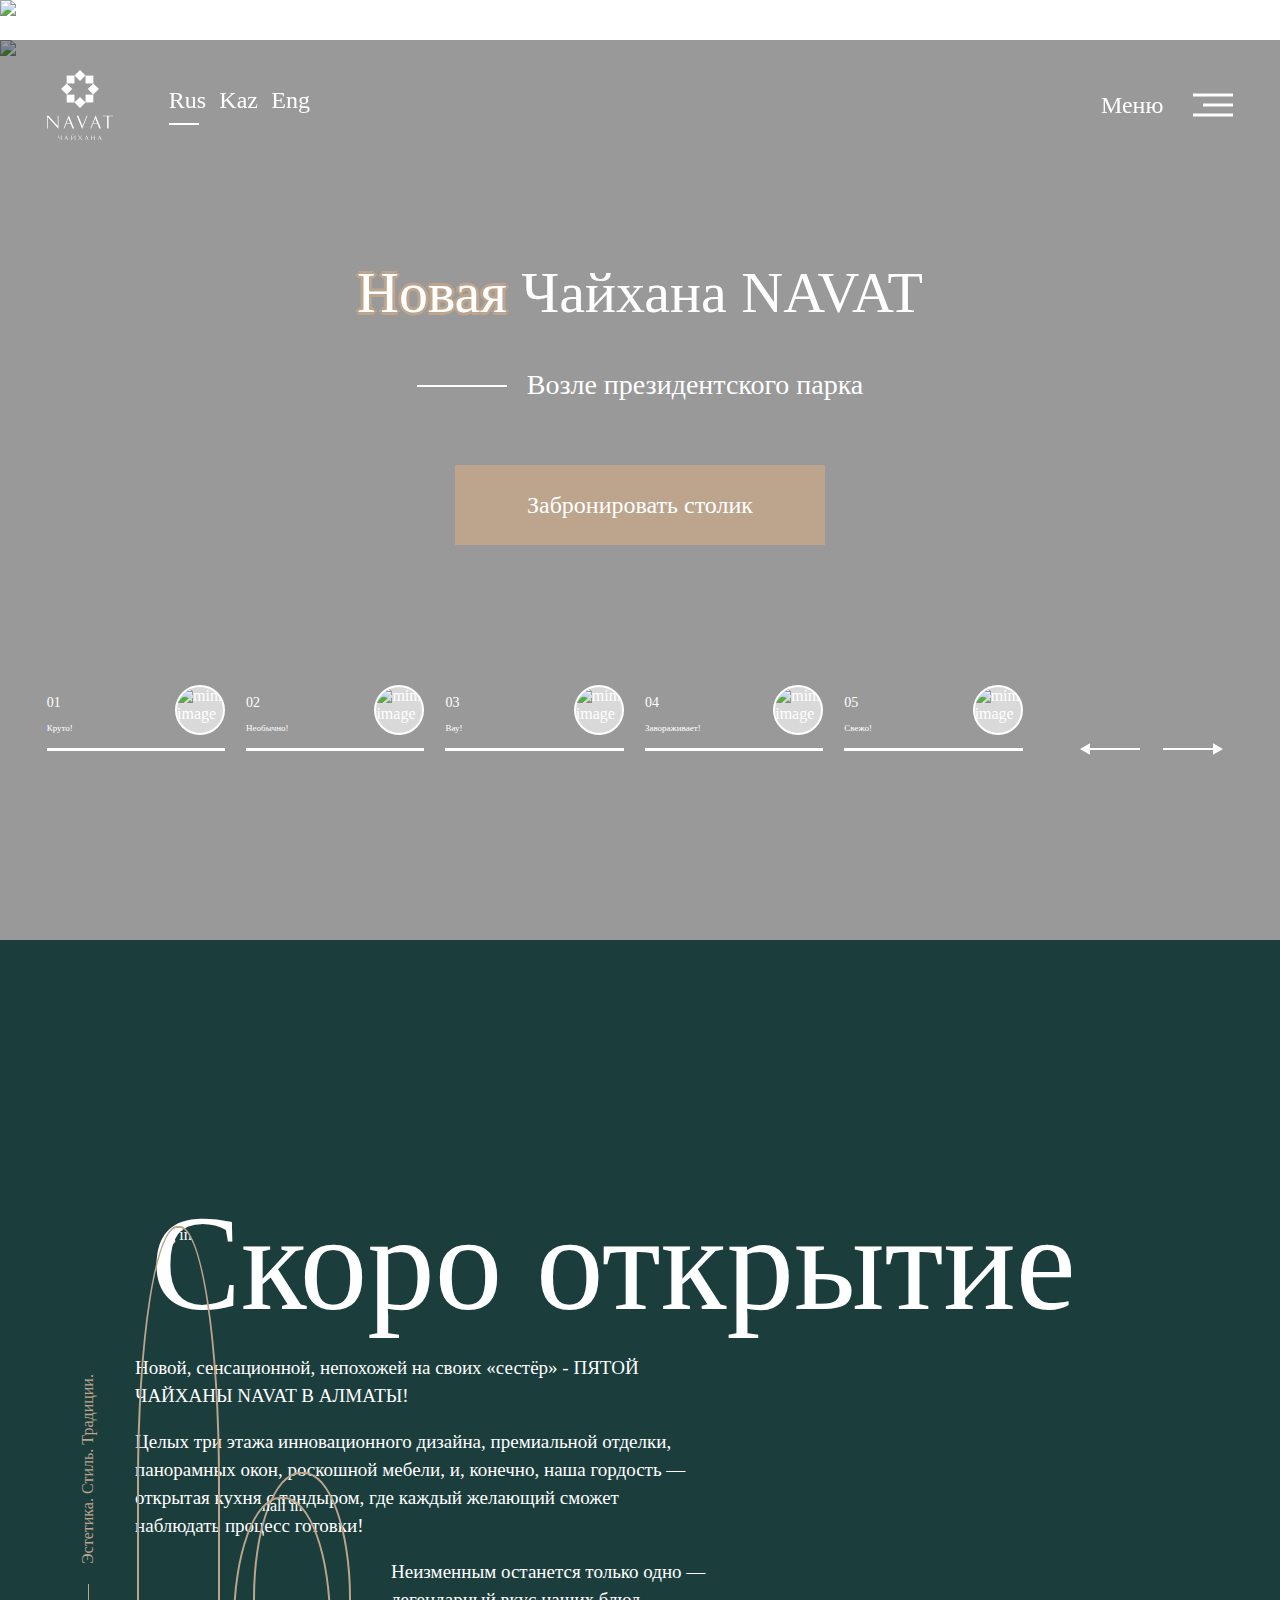
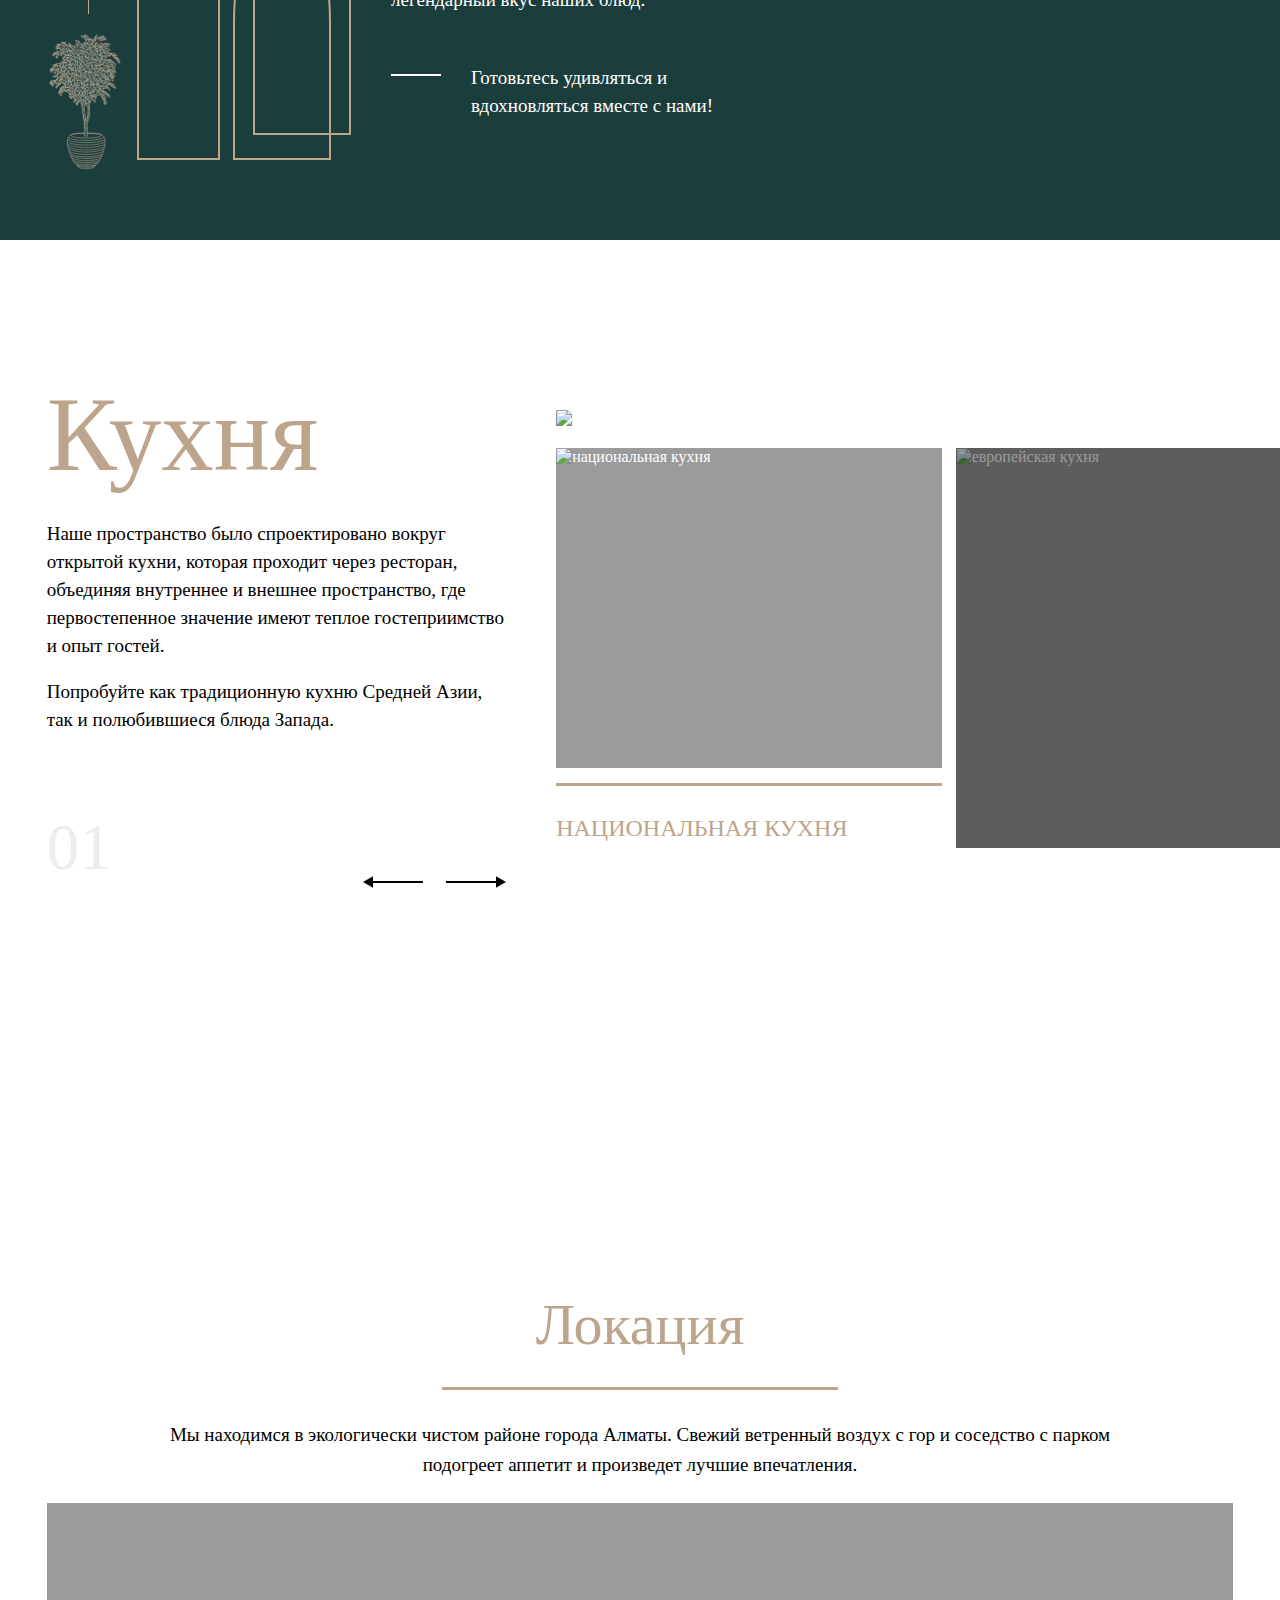
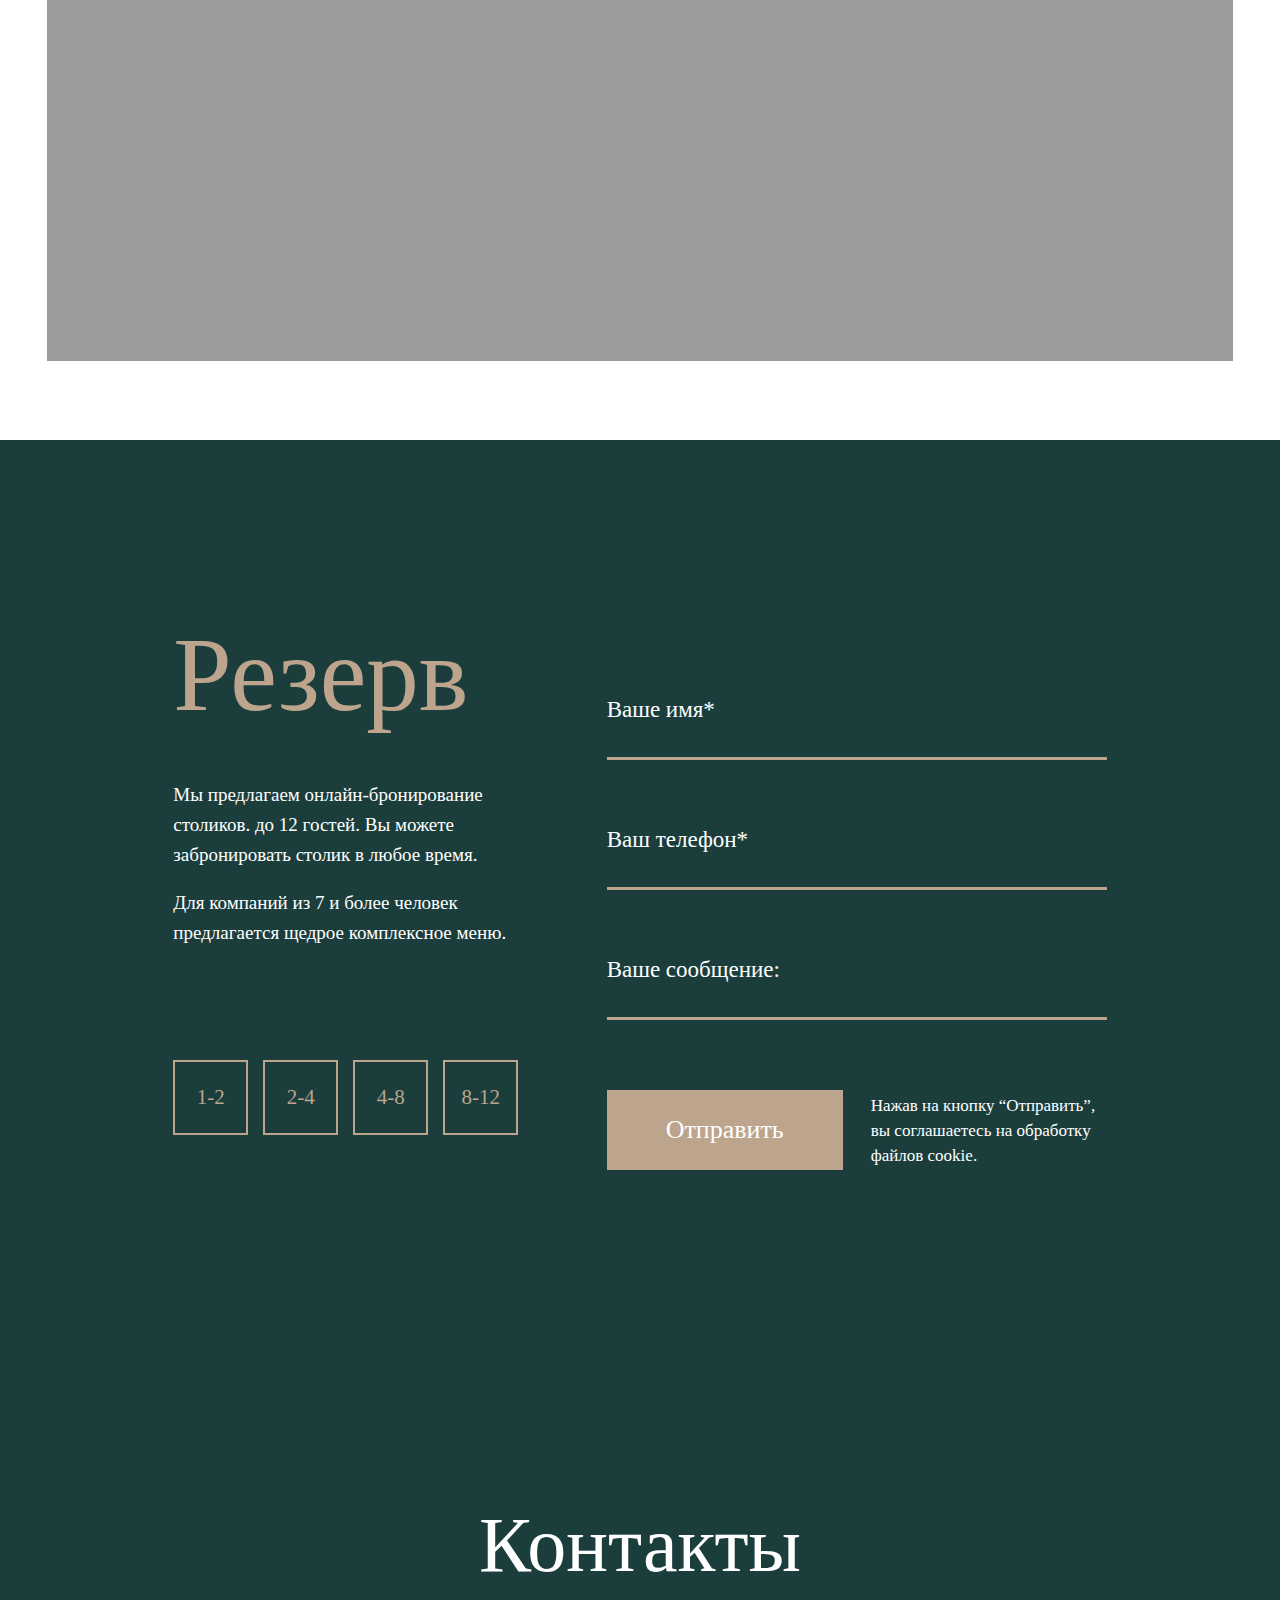
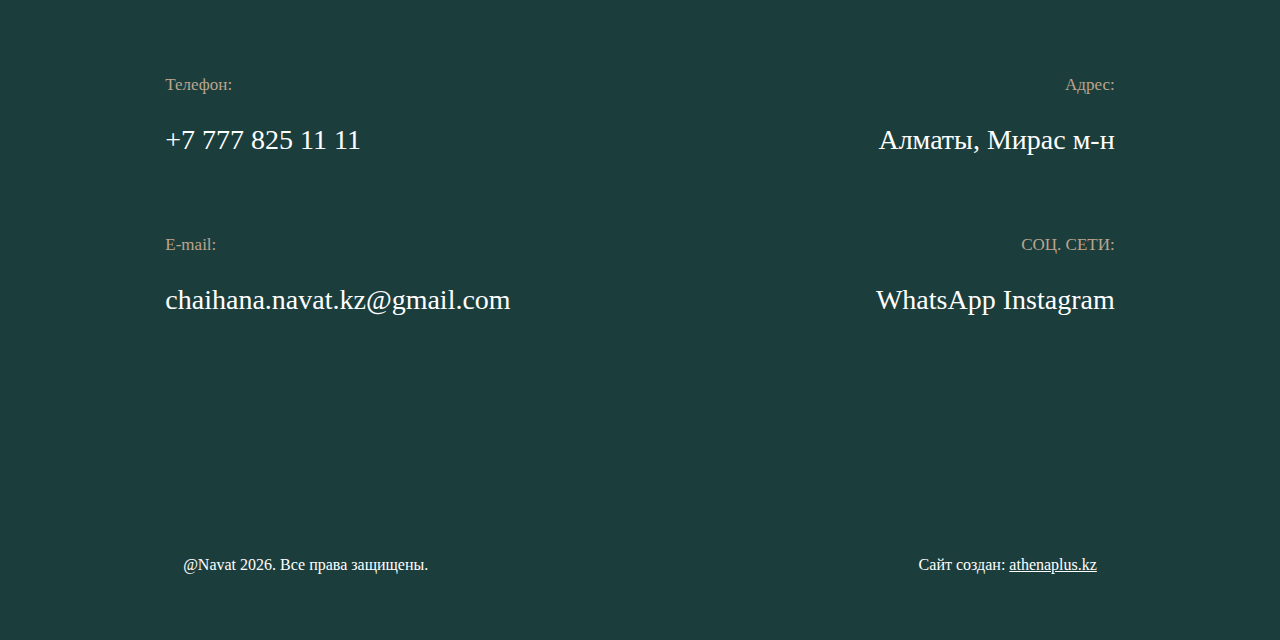
==== index.html @ dbab6912 "13.12.22" ====
<!DOCTYPE html>
<html lang="en">
<head>
	<meta charset="UTF-8">
	<meta http-equiv="X-UA-Compatible" content="IE=edge">
	<meta name="viewport" content="width=device-width, initial-scale=1.0">
	<title>Navat</title>

	<!-- CSS -->
	<link rel="stylesheet" href="styles/global.css">
	<link rel="stylesheet" href="styles/header.css">
	<link rel="stylesheet" href="styles/home.css">
	<link rel="stylesheet" href="styles/about.css">
	<link rel="stylesheet" href="styles/locations.css">
	<link rel="stylesheet" href="styles/kitchen.css">
	<link rel="stylesheet" href="styles/kitchenMenu.css">
	<link rel="stylesheet" href="styles/reserv.css">
	<link rel="stylesheet" href="styles/contacts.css">
	<link rel="stylesheet" href="styles/menu.css">
</head>
<body>
	<div class="alert" id="alert">
		<img src="assets/rotate.svg" alt="Поверните устройство"/>
		<p class="text">Поверните устройство</p>
	</div>

	<div class="container" id="main">
		<!-- HEADER -->
		<header class="navbar">
			<div>
				<img src="assets/logo.svg" alt="Navat's logo" class="nav-logo" onclick="window.location.reload(true);">
				<ul class="nav-menu">
					<li class="nav-item active">
						<a class="nav-link">Rus</a>
					</li>
					<li class="nav-item">
						<a class="nav-link">Kaz</a>
					</li>
					<li class="nav-item">
						<a class="nav-link">Eng</a>
					</li>
				</ul>
			</div>
			
			<div class="toggle-btn" onclick="openNavbar()">
				<p class="nav-link">Меню</p>
				<svg width="40" height="24" viewBox="0 0 40 24" fill="none" stroke="var(--clr-white)" xmlns="http://www.w3.org/2000/svg" class="toggle">
					<path d="M0 2L40 2M10 12L40 12M0 22L40 22" stroke-width="3"/>
				</svg>
			</div>
		</header>


		<!-- HOME SECTION -->
		<section class="home" id="home">
			<!-- HERO -->
			<div class="slider">
				<figure>
					<div class="slide">
						<img src="assets/home/img1.jpg" alt="image 1" class="slide-image laptop">
						<img src="assets/home/img1-mobile.svg" alt="image 1" class="slide-image mobile">
					</div>
					
					<div class="slide">
						<img src="assets/home/img2.jpeg" alt="image 2" class="slide-image laptop">
						<img src="assets/home/img2-mobile.svg" alt="image 2" class="slide-image mobile">
					</div>
					
					<div class="slide">
						<img src="assets/home/img3.jpg" alt="image 3" class="slide-image laptop">
						<img src="assets/home/img3-mobile.svg" alt="image 3" class="slide-image mobile">
					</div>
					
					<div class="slide">
						<img src="assets/home/img4.jpg" alt="image 4" class="slide-image laptop">
						<img src="assets/home/img4-mobile.svg" alt="image 4" class="slide-image mobile">
					</div>
					
					<div class="slide">
						<img src="assets/home/img5.jpg" alt="image 5" class="slide-image laptop">
						<img src="assets/home/img5-mobile.svg" alt="image 5" class="slide-image mobile">
					</div>
				</figure>
			</div>

			
			<div class="content">
				<div class="top">
					<h4 class="title"><span class="new">Новая</span> Чайхана NAVAT</h4>
					<h5 class="subtitle">Возле президентского парка</h5>

					<div class="button">
						<a href="#reserv">
							<p class="button-text">Забронировать столик</p>
						</a>
					</div>
				</div>
			
				<div class="bottom">
					<div class="boxes">
						<div class="feature">
							<p class="text text2">01</p>
							<p class="text text1">Круто!</p>
							<div class="circle" onclick="currentSlide(1)">
								<img src="assets/home/img1.jpg" alt="mini image 1" class="mini-image">
							</div>
							<div class="feature-line"></div>
						</div>

						<div class="feature">
							<p class="text text2">02</p>
							<p class="text text1">Необычно!</p>
							<div class="circle" onclick="currentSlide(2)">
								<img src="assets/home/img2.jpeg" alt="mini image 2" class="mini-image">
							</div>
							<div class="feature-line"></div>
						</div>

						<div class="feature">
							<p class="text text2">03</p>
							<p class="text text1">Вау!</p>
							<div class="circle" onclick="currentSlide(3)">
								<img src="assets/home/img3.jpg" alt="mini image 3" class="mini-image">
							</div>
							<div class="feature-line"></div>
						</div>

						<div class="feature">
							<p class="text text2">04</p>
							<p class="text text1">Завораживает!</p>
							<div class="circle" onclick="currentSlide(4)">
								<img src="assets/home/img4.jpg" alt="mini image 4" class="mini-image">
							</div>
							<div class="feature-line"></div>
						</div>

						<div class="feature">
							<p class="text text2">05</p>
							<p class="text text1">Свежо!</p>
							<div class="circle" onclick="currentSlide(5)">
								<img src="assets/home/img5.jpg" alt="mini image 5" class="mini-image">
							</div>
							<div class="feature-line"></div>
						</div>
					</div>

					<div class="buttons">
						<div class="arrow-btn" onclick="plusSlides(-1)">
							<svg width="60" height="12" viewBox="0 0 60 12" fill="white" xmlns="http://www.w3.org/2000/svg">
								<path d="M-3.8147e-06 5.99999L10 0.226493L10 11.7735L-3.8147e-06 5.99999ZM60 7L9 7L9 5L60 5L60 7Z"/>
							</svg>
						</div>
						
						<div class="arrow-btn" onclick="plusSlides(1)">
							<svg width="60" height="12" viewBox="0 0 60 12" fill="white" xmlns="http://www.w3.org/2000/svg">
								<path d="M60 5.99999L50 0.226493L50 11.7735L60 5.99999ZM8.74228e-08 7L51 7L51 5L-8.74228e-08 5L8.74228e-08 7Z"/>
							</svg>
						</div>
					</div>
				</div>
			</div>
		</section>
		<script src="script/homeCarousel.js"></script>


		<!-- ABOUT SECTION -->
		<section class="about" id="about">
			<div class="content">
				<p class="footer-text text mobile">Готовьтесь удивляться и вдохновляться вместе с нами!</p>

				<div class="corner-box">
					<p class="text">Эстетика. Стиль. Традиции.</p>
					<img src="assets/about/ficus.svg" alt="flower" class="flower">
				</div>
	
				<div class="image-box">
					<div class="big-corner">
						<img src="assets/about/big-image.png" alt="big image">
						<!-- <p>Фото интерьера</p> -->
					</div>
	
					<div class="corner">
						<div class="images">
							<img src="assets/about/ficus.svg" alt="ficus" class="ficus">
							<img src="assets/about/pot.svg" alt="pot" class="pot">
						</div>
	
						<div class="small-corner">
							<img src="assets/about/small-image.svg" alt="small image" class="laptop">
							<img src="assets/about/small-image.svg" alt="small image" class="mobile">
							<!-- <p>Малое фото интерьера</p> -->
						</div>
						<div class="small-corner-2">
							<img src="assets/about/small-image.png" alt="small image">
						</div>
					</div>
				</div>
	
				<div class="text-box">
					<h2 class="title">Скоро открытие</h2>
	
					<div class="paragraph">
						<p class="text text1">Новой, сенсационной, непохожей на своих «сестёр» - ПЯТОЙ ЧАЙХАНЫ NAVAT В АЛМАТЫ!</p>
						<br class="br">
						<p class="text text1">Целых три этажа инновационного дизайна, премиальной отделки, панорамных окон, роскошной мебели, и, конечно, наша гордость — открытая кухня с тандыром, где каждый желающий сможет наблюдать процесс готовки!</p>
						<br class="br">
						<p class="text text2">Неизменным останется только одно — легендарный вкус наших блюд.</p>
					</div>
	
					<p class="footer-text text laptop">Готовьтесь удивляться и вдохновляться вместе с нами!</p>
				</div>
			</div>
		</section>
		
		
		<!-- KITCHEN SECTION -->
		<section class="kitchen" id="kitchen">
			<div class="content">
				<div class="text-box">
					<h3 class="title">Кухня</h3>

					<div class="paragraph" id="paragraph">
						<p class="text">Наше пространство было спроектировано вокруг открытой кухни, которая проходит через ресторан, объединяя внутреннее и внешнее пространство, где первостепенное значение имеют теплое гостеприимство и опыт гостей.</p>
						<br>
						<p class="text">Попробуйте как традиционную кухню Средней Азии, так и полюбившиеся блюда Запада.</p>
					</div>

					<div class="footer">
						<h6 class="counter" id="counter">01</h6>

						<div class="buttons">
							<div class="arrow-btn" onclick="carousel(-1)">
								<svg width="60" height="12" viewBox="0 0 60 12" fill="none" xmlns="http://www.w3.org/2000/svg">
									<path d="M-3.8147e-06 5.99999L10 0.226493L10 11.7735L-3.8147e-06 5.99999ZM60 7L9 7L9 5L60 5L60 7Z" fill="black"/>
								</svg>
							</div>
			
							<div class="arrow-btn" onclick="carousel(1)">
								<svg width="60" height="12" viewBox="0 0 60 12" fill="none" xmlns="http://www.w3.org/2000/svg">
									<path d="M60 5.99999L50 0.226493L50 11.7735L60 5.99999ZM8.74228e-08 7L51 7L51 5L-8.74228e-08 5L8.74228e-08 7Z" fill="black"/>
								</svg>
							</div>
						</div>
					</div>
				</div>
			
				<div class="image-box">
					<img src="assets/kitchen/decoration1.svg" alt="decoration" class="decoration">

					<div class="images">
						<div class="image-container main-img">
							<div class="main-image-bc">
								<img src="assets/kitchen/image-047.jpg" alt="национальная кухня" class="image2" id="image21">
								<img src="assets/kitchen/image-047.jpg" alt="национальная кухня" class="image image1" id="image1">
								<img src="assets/kitchen/kitchen-img.svg" alt="национальная кухня" class="image mobile" id="image1">
								<!-- <h6 class="image-text" id="box1">ФОТО</h6> -->
							</div>

							<h6 class="subtitle" id="subtitle">НАЦИОНАЛЬНАЯ КУХНЯ</h6>
						</div>

						<div class="image-container">
							<div class="image-bc">
								<img src="assets/kitchen/image-048.jpg" alt="европейская кухня" class="image2" id="image22">
								<img src="assets/kitchen/image-048.jpg" alt="европейская кухня" class="image image1" id="image2">
								<!-- <h6 class="image-text" id="box2">ФОТО</h6> -->
							</div>
						</div>

						<div class="image-container">
							<div class="image-bc">
								<img src="assets/kitchen/image-053.jpg" alt="восточная кухня" class="image2" id="image23">
								<img src="assets/kitchen/image-053.jpg" alt="восточная кухня" class="image image1" id="image3">
								<!-- <h6 class="image-text" id="box3">ФОТО</h6> -->
							</div>
						</div>
					</div>
				</div>
			</div>
		</section>
		<script src="script/kitchenCarousel.js"></script>

		
		<!-- KITCHEN MENU SECTION -->
		<!-- <div class="kitchen-menu" id="kitchen-menu">
			<div class="content">
				<div class="header">
					<h4 class="title">МЕНЮ</h4>
					<p class="text">Ознакомьтесь с нашим обновленным меню. Лучшие позиции как традиционной кухни так и совершенно новый взгляд на полюбившиеся блюда.</p>
				</div>
				
				<div class="boxes">
					<div class="image-box" id="box1">
						<div class="image">
							<img src="assets/kitchen/image1.jpg" alt="бешбармак с каниной" class="laptop">
							<img src="assets/kitchen/image1_1.png" alt="бешбармак с каниной" class="mobile">
						</div>
					</div>
	
					<div class="text-box right" id="box2">
						<h6 class="counter">01</h6>
						<div class="paragraph">
							<p class="subtitle">БЕШБАРМАК С КОНИНОЙ</p>
							<p class="text">
								Отборная конина, тонкое тесто, идеально ровные кольца лука, рассыпчатый картофель, питательная и ароматная сорпа - бешбармак в Чайхане NAVAT ничем не отличается от домашнего. Разве что вам не придётся напрягаться.
								Мы можем приготовить для вас как большое блюдо для семейного торжества, так и среднюю тарелку только для вас. Ведь для бешбармака больше не нужно искать особого случая, побалуйте себя прямо сейчас!
							</p>
						</div>
						<img src="assets/kitchen/decoration2.svg" alt="decoration" class="decoration">
					</div>
	
					<div class="text-box left" id="box3">
						<h6 class="counter">02</h6>
						<div class="paragraph">
							<p class="subtitle">КАЗАХСКИЕ СЛАДОСТИ</p>
							<p class="text">
								Удивительно, но казахские сладости - вкусные, безвредные и, более того, даже полезные! Секреты приготовления этих лакомств наши бабушки с трепетом передавили из поколения в поколение. И это чувствуется - аромат домашнего уюта и заботы словно обволакивает вас изнутри, как только вы пробуете курт, жент или иримшик! 
								А что может быть лучше тёплых семейных  посиделок за чашечкой чая и тарелкой казахский сладостей?…
							</p>
						</div>
						<img src="assets/kitchen/decoration2.svg" alt="decoration" class="decoration">
					</div>
	
					<div class="image-box" id="box4">
						<div class="image">
							<img src="assets/kitchen/image2.png" alt="казахские сладости" class="laptop">
							<img src="assets/kitchen/image2_1.png" alt="казахские сладости" class="mobile">
						</div>
					</div>
	
					<div class="image-box" id="box5">
						<div class="image">
							<img src="assets/kitchen/image3.png" alt="плов праздничный" class="laptop">
							<img src="assets/kitchen/image3_1.png" alt="плов праздничный" class="mobile">
						</div>
					</div>
					
					<div class="text-box right" id="box6">
						<h6 class="counter">03</h6>
						<div class="paragraph">
							<p class="subtitle">ПЛОВ ПРАЗДНИЧНЫЙ</p>
							<p class="text">У каждого из нас случаются такие дни, когда безумно хочется вкусного и настоящего плова! Так, чтобы рис был рассыпчатым, а мясо таяло во рту! О том, чтобы в блюде оказался ещё и сочный изюм, жгучий перец и даже ломтики казы - порой остаётся только мечтать! Но шеф-повар Чайханы NAVAT учёл абсолютно все пожелания. Разумеется, без секретных ингредиентов и техники приготовления от шефа тут не обошлось!</p>
						</div>
						<img src="assets/kitchen/decoration2.svg" alt="decoration" class="decoration">
					</div>
					
					<div class="text-box left" id="box7">
						<h6 class="counter">04</h6>
						<div class="paragraph">
							<p class="subtitle">КУЫРДАК ПО-ДОМАШНЕМУ</p>
							<p class="text">Куырдак - это нежнейшие ломтики мяса и мягкий картофель, приготовленные на душистом курдючном жире! Проще говоря, блюдо для истинных ценителей и гурманов. Удивительно, но куырдак тушат очень быстро и ловко, поэтому издревле казахи готовили это блюдо, чтобы накормить семью после длинного рабочего дня или угощали им внезапно нагрянувших гостей издалека.</p>
						</div>
						<img src="assets/kitchen/decoration2.svg" alt="decoration" class="decoration">
					</div>
	
					<div class="image-box" id="box8">
						<div class="image">
							<img src="assets/kitchen/image4.png" alt="куырдак по-домашнему" class="laptop">
							<img src="assets/kitchen/image4_1.png" alt="куырдак по-домашнему" class="mobile">
						</div>
					</div>
	
					<div class="image-box" id="box9">
						<div class="image">
							<img src="assets/kitchen/image5.png" alt="лагман по-домашнему" class="laptop">
							<img src="assets/kitchen/image5_1.png" alt="лагман по-домашнему" class="mobile">
						</div>
					</div>
					
					<div class="text-box right" id="box10">
						<h6 class="counter">05</h6>
						<div class="paragraph">
							<p class="subtitle">ЛАГМАН ПО-ДОМАШНЕМУ</p>
							<p class="text">Если раньше хорошей келин считалась та, что умеет тянуть лапшу для лагмана, то сейчас девушкам достаточно знать, где в городе это блюдо готовят лучше всего! Ответ очевиден - в Чайхане NAVAT! А всё потому что наши повара готовят его с особой любовью - лапша получается идеального диаметра, мясо настолько мягкое, что его практически не нужно жевать, овощи аккуратно похрустывают, а бульон получается наваристым и ароматным!</p>
						</div>
					</div>
				</div>
			</div>
		</div> -->
		
		
		<!-- LOCATIONS SECTION -->
		<section class="locations" id="locations">
			<div class="content">
				<div class="map-box">
					<div class="map"></div>
					<iframe id="map_15973597" frameborder="0" class="iframe" width="100%" height="100%" sandbox="allow-modals allow-forms allow-scripts allow-same-origin allow-popups allow-top-navigation-by-user-activation"></iframe>
					
					<script type="text/javascript">
						( 
							function(e, t) {
								var r = document.getElementById(e);
								r.contentWindow.document.open(),
								r.contentWindow.document.write(atob(t)),
								r.contentWindow.document.close()
							} 
						) (
							"map_15973597", 
							"[base64]/[base64]/dm9pZCAwOnIucHJvcGVydGllcy5maWxsT3BhY2l0eSxjb2xvcjpudWxsPT09KG49ZSl8fHZvaWQgMD09PW4/dm9pZCAwOm4ucHJvcGVydGllcy5zdHJva2VDb2xvcix3ZWlnaHQ6bnVsbD09PShhPWUpfHx2b2lkIDA9PT1hP3ZvaWQgMDphLnByb3BlcnRpZXMuc3Ryb2tlV2lkdGgsb3BhY2l0eTpudWxsPT09KG89ZSl8fHZvaWQgMD09PW8/dm9pZCAwOm8ucHJvcGVydGllcy5zdHJva2VPcGFjaXR5fX0scG9pbnRUb0xheWVyOmZ1bmN0aW9uKGUsdCl7cmV0dXJuInJhZGl1cyJpbiBlLnByb3BlcnRpZXM/[base64]"
						)
					</script>
				</div>

				<div class="text-box">
					<h4 class="title">Локация</h4>
					<p class="text">Мы находимся в экологически чистом районе города Алматы. Свежий ветренный воздух с гор и соседство с парком подогреет аппетит и произведет лучшие впечатления.</з>
				</div>
			</div>
		</section>
		
		
		<!-- RESERV SECTION -->
		<section class="reserv" id="reserv">
			<div class="content">
				<form id="form" action="mailto:chaihana.navat.kz@gmail.com" method="post" enctype="text/plain">
					<div class="text-box">
						<h3 class="title">Резерв</h3>
	
						<div class="paragraph">
							<p class="text">Мы предлагаем онлайн-бронирование столиков. до 12 гостей. Вы можете забронировать столик в любое время.</p>
							<br class="br">
							<p class="text text2">Для компаний из 7 и более человек предлагается щедрое комплексное меню.</p>
						</div>
	
						<div class="feature laptop" id="feature">
							<div class="feature-box" id="box01" onclick="selectNumber(this.id)">
								<h6>1-2</h6>
							</div>
							<div class="feature-box" id="box02" onclick="selectNumber(this.id)">
								<h6>2-4</h6>
							</div>
							<div class="feature-box" id="box03" onclick="selectNumber(this.id)">
								<h6>4-8</h6>
							</div>
							<div class="feature-box" id="box04" onclick="selectNumber(this.id)">
								<h6>8-12</h6>
							</div>
						</div>
					</div>
	
					<div class="form-box">
						<div class="input-box">
							<input type="text" id="user" name="user" placeholder="Ваше имя*"/>
						</div>
						<div class="input-box">
							<input type="tel" id="phone" name="phone" placeholder="Ваш телефон*" pattern="^\d{3}?\d{4}?\d{2}?\d{2}$"/>
						</div>
						<div class="input-box">
							<input type="text" id="message" name="message" placeholder="Ваше сообщение:"/>
						</div>
						
						<p class="text mobile">Количество персон:</p>
	
						<div class="feature mobile" id="feature">
							<div class="feature-box" id="box11" onclick="selectNumber(this.id)">
								<h6>1-2</h6>
							</div>
							<div class="feature-box" id="box12" onclick="selectNumber(this.id)">
								<h6>2-4</h6>
							</div>
							<div class="feature-box" id="box13" onclick="selectNumber(this.id)">
								<h6>4-8</h6>
							</div>
							<div class="feature-box" id="box14" onclick="selectNumber(this.id)">
								<h6>8-12</h6>
							</div>
						</div>
	
						<div class="confirm">
							<div class="button" id="button" onclick="validation()">
								<p class="button-text">Отправить</p>
							</div>
							
							<p class="text" id="text">Нажав на кнопку “Отправить”, вы соглашаетесь на обработку файлов cookie.</p>
						</div>
					</div>

					<script src="script/formValidation.js"></script>
					<script src="script/placeSelect.js"></script>
					<script src="script/inputMask.js"></script>
				</form>
			</div>
		</section>
		
		
		<!-- CONTACTS SECTION -->
		<section class="contacts" id="contacts">
			<div class="content">
				<h4 class="title">Контакты</h4>

				<div class="boxes">
					<div class="info-box">
						<h6 class="subtitle">Телефон:</h6>
						<a href="tel:+77778251111" class="text">+7 777 825 11 11</a>
					</div>
					<div class="info-box right">
						<h6 class="subtitle">Адрес:</h6>
						<a href="https://2gis.kz/almaty/geo/70030076332698031/76.882712971419096,43.191546712987737" class="text">Алматы, Мирас м-н</a>
					</div>
					<div class="info-box">
						<h6 class="subtitle">E-mail:</h6>
						<a href="mailto:chaihana.navat.kz@gmail.com" class="text">chaihana.navat.kz@gmail.com</a>
					</div>
					<div class="info-box right">
						<h6 class="subtitle">СОЦ. СЕТИ:</h6>
						<a href="https://api.whatsapp.com/send?phone=77778251111&text=%D0%94%D0%BE%D0%B1%D1%80%D1%8B%D0%B9%20%D0%B4%D0%B5%D0%BD%D1%8C%2C%20%D1%8F%20%D0%BF%D0%BE%20%D0%BF%D0%BE%D0%B2%D0%BE%D0%B4%D1%83" class="text">WhatsApp   </a>
						<a href="https://www.instagram.com/navat.com.kz" class="text">   Instagram</a>
					</div>
				</div>
				
				<div class="footer">
					<p class="policy-text">@Navat <script>document.write(new Date().getFullYear())</script>. Все права защищены.</p>
					<p class="athenaplus">
						Сайт создан: 
						<a href="http://athenaplus.kz/" class="url">athenaplus.kz</a>
					</p>
				</div>
			</div>
		</section>
	</div>


	<!-- MENU SECTION -->
	<section class="menu collapsible" id="menu">
		<!-- HEADER -->
		<header class="navbar2">
			<div>
				<img src="assets/logo.svg" alt="Navat's logo" class="nav-logo" onclick="window.location.reload(true);">
				<ul class="nav-menu">
					<li class="nav-item active">
						<a class="nav-link">Rus</a>
					</li>
					<li class="nav-item">
						<a class="nav-link">Kaz</a>
					</li>
					<li class="nav-item">
						<a class="nav-link">Eng</a>
					</li>
				</ul>
			</div>
			
			<div class="toggle-btn" onclick="closeNavbar()">
				<p class="nav-link laptop">Закрыть</p>
				<svg width="22" height="22" viewBox="0 0 22 22" fill="#BCA48D" xmlns="http://www.w3.org/2000/svg" class="close mobile">
					<path d="M11 12.3748L1.37498 22L0 20.625L9.62502 10.9998L0.00030378 1.375L1.37528 0L11 9.62485L20.6247 0L21.9997 1.375L12.375 10.9998L22 20.625L20.625 22L11 12.3748Z"/>
				</svg>
			</div>
		</header>
	
		<div class="content">
			<div class="boxes1">
				<ul class="menu-box">
					<li class="menu-item">
						<a href="#home" class="menu-link" id="home" onclick="clickLink()">Главная</a>
						<img src="assets/menu/home.png" alt="main" class="main">
					</li>
					<li class="menu-item">
						<a href="#about" class="menu-link" id="about" onclick="clickLink()">О нас</a>
						<img src="assets/menu/about.png" alt="about" class="about">
					</li>
					<li class="menu-item">
						<a href="#kitchen" class="menu-link" id="kitchen" onclick="clickLink()">Кухня</a>
						<img src="assets/menu/kitchen.png" alt="kitchen" class="kitchen">
					</li>
					<li class="menu-item">
						<a href="#kitchen-menu" class="menu-link" id="kitchen-menu" onclick="clickLink()">Меню</a>
						<img src="assets/menu/kitchen-menu.png" alt="kitchen-menu" class="kitchen-menu">
					</li>
					<li class="menu-item">
						<a href="#locations" class="menu-link" id="locations" onclick="clickLink()">Локация</a>
						<img src="assets/menu/locations.png" alt="locations" class="location">
					</li>
					<li class="menu-item">
						<a href="#reserv" class="menu-link" id="reserv" onclick="clickLink()">Резерв</a>
						<img src="assets/menu/reserv.png" alt="reserv" class="reserv">
					</li>
				</ul>
	
				<div class="contact-box">
					<div>
						<p class="title">Телефон:</p>
						<a href="tel:+77778251111" class="text">+7 777 825 11 11</a>
					</div>
					<div>
						<p class="title">Соц. сети</p>
						<a href="https://api.whatsapp.com/send?phone=77778251111&text=%D0%94%D0%BE%D0%B1%D1%80%D1%8B%D0%B9%20%D0%B4%D0%B5%D0%BD%D1%8C%2C%20%D1%8F%20%D0%BF%D0%BE%20%D0%BF%D0%BE%D0%B2%D0%BE%D0%B4%D1%83" class="text">Instagram</a>
						<br>
						<a href="https://www.instagram.com/navat.com.kz" class="text">WhatsApp</a>
					</div>
					<div>
						<p class="title">E-mail:</p>
						<a href="mailto:chaihana.navat.kz@gmail.com" class="text">chaihana.navat.kz@gmail.com</a>
					</div>
				</div>
			</div>
			
			<div class="boxes2">
				<img src="assets/menu/arrow.svg" alt="gold arrow" class="arrow">
				<h1>Меню</h1>
			</div>
		</div>
	</section>


	<script src="https://code.jquery.com/jquery-3.3.1.js"></script>
	<script src="script/header.js"></script>
	<script src="script/menu.js"></script>
	<script src="https://code.jquery.com/jquery-3.6.1.min.js" integrity="sha256-o88AwQnZB+VDvE9tvIXrMQaPlFFSUTR+nldQm1LuPXQ=" crossorigin="anonymous"></script>
</body>
</html>
---- styles/global.css ----
/* General */
:root {
	--clr-white: #FFF;
	--clr-black: #000;
	--clr-primary-0: #1B3E3D;
	--clr-primary-1: #BCA48D;
	--clr-primary-2: #D9D9D9;
	--clr-primary-3: #9B9B9B;
	;
}

@font-face {
	font-family: HistoryPro-Two;
	src: local("HistoryPro-Two"),
	url(../fonts/HistoryPro-Two.ttf);
}

@font-face {
	font-family: MazzardM-Light;
	src: local("MazzardM-Light"),
	url(../fonts/MazzardM-Light.ttf);
}
	
@font-face {
	font-family: MazzardM-Regular;
	src: local("MazzardM-Regular"),
	url(../fonts/MazzardM-Regular.ttf);
}

* {
	box-sizing: border-box;
	padding: 0;
	margin: 0;
	scroll-behavior: smooth;
}

html,
body {
	font-weight: 300;
   font-style: normal;
	color: var(--clr-white);
}

/* body {
	transform: translate3d(0px, 0px, 0px);
	transition: all 700ms ease;
} */

ul {
	list-style-type: none;
}

a {
	text-decoration: none;
	font-family: MazzardM-Light;
	color: var(--clr-white);
}

h1,
h2,
h3,
h4 {
	font-family: HistoryPro-Two;
	font-weight: 400;
}

h1 {
	font-size: 15.625vw;
	color: var(--clr-primary-1);
}

h2 {
	line-height: 23.333333vh;
	font-size: 180px;
}

h3 {
	line-height: 17.777778vh;
	font-size: 140px;
}

h4 {
	line-height: 13.33333vh;
	font-size: 100px;
}

h5 {
	line-height: 7.77778vh;
	font-family: MazzardM-Light;
	font-size: 50px;
	font-weight: 300;
}

h6 {
	font-family: HistoryPro-Two;
	font-weight: 400;
}

p {
	font-family: MazzardM-Light;
	font-size: 20px;
}

.nav-logo {
	cursor: pointer;
}

.text {
	font-size: 23px;
}

.container {
	display: flex;
	flex-direction: column;
  	align-items: center;
	height: 100vh;
}

section {
	width: 100vw;
	height: 100%;
}

.content {
	width: 100%;
	height: 85.555556vh;
	margin-top: 14.444444vh;
	padding: 0 3.64583%;
}

.hide,
.mobile {
	display: none;
}

.buttons {
	display: flex;
	gap: 1.042vw;
}

.button {
	text-align: center;
	background-color: var(--clr-primary-1);
	transition: all 0.2s ease-in-out;
	cursor: pointer;
}

.button:hover {
	border: 2px solid var(--clr-white);
}

.button-text {
	line-height: 1.875rem;
}

.arrow-btn {
	transition: all 0.5s ease-in-out;
	cursor: pointer;
	padding: 0.984375rem 0.3125rem;
}

.arrow-btn:hover {
	background-color: var(--clr-white);
}

.arrow-btn:hover svg {
	fill: var(--clr-black);
}

@media (max-width: 1700px) {
	h2 {
		line-height: 20vh;
		font-size: 160px;
	}

	h3 {
		line-height: 14.444444vh;
		font-size: 120px;
	}

	h4 {
		line-height: 12.777778vh;
		font-size: 85px;
	}
	
	h5 {
		line-height: 6.666667vh;
		font-size: 42px;
	}

	.text {
		font-size: 20px;
	}
}

@media (max-width: 1440px) {
	h2 {
		line-height: 14.444444vh;
		font-size: 135px;
	}

	h3 {
		line-height: 6.875rem;
		font-size: 105px;
	}

	h4 {
		line-height: 6.25rem;
		font-size: 72px;
	}
	
	h5 {
		line-height: 3.125rem;
		font-size: 38px;
	}

	.text {
		font-size: 19px;
	}

	.button {
		height: 4.6875rem;
	}

	.button-text {
		padding: 1.40625rem 0;
	}
}

@media (max-width: 1280px) {
	h4 {
		line-height: 5.3125rem;
		font-size: 58px;
	}
	
	h5 {
		line-height: 2.5rem;
		font-size: 28px;
	}

	.text {
		font-size: 19px;
	}
}

@media (max-width: 992px) {
	.content {
		height: 87.5vh;
		margin-top: 12.5vh;
	}
	
	h2, h3, h4 {
		line-height: 10vh;
		font-size: 76px;
	}

	.text {
		font-size: 17px;
	}
}

@media (max-width: 817px) {
	h1 {
		font-size: 110px;
	}
}

@media (max-width: 768px) {
	.content {
		padding: 0 4.444444%;
	}
	
	h1, h2, h3, h4 {
		line-height: 3.75rem;
		font-size: 68px;
	}
	
	.text {
		font-size: 15px;
	}
}

@media (max-width: 480px) {
	h1, h2, h3, h4 {
		line-height: 3.75rem;
		font-size: 50px;
	}
}
---- styles/header.css ----
.navbar,
.navbar2 {
	display: flex;
	justify-content: space-between;
	align-items: center;
	width: 100%;
	height: 14.444444%;
	padding: 3.333333vh 3.645834%;
}

.navbar {
	position: fixed;
	z-index: 10;
}

.navbar div,
.navbar2 div {
	display: flex;
	align-items: center;
}

.nav-logo {
	height: 7.77778vh; 
	filter: invert(100%) sepia(100%) saturate(0%) hue-rotate(294deg) brightness(105%) contrast(101%);
}

.navbar1 .nav-logo {
	filter: invert(100%) sepia(100%) saturate(0%) hue-rotate(294deg) brightness(105%) contrast(101%);
}

.nav-logo:hover,
.navbar1 .nav-logo:hover {
	filter: invert(94%) sepia(6%) saturate(3025%) hue-rotate(316deg) brightness(86%) contrast(66%);
}

.navbar2 .nav-logo,
.navbar3 .nav-logo,
.navbar4 .nav-logo {
	filter: invert(94%) sepia(6%) saturate(3025%) hue-rotate(316deg) brightness(86%) contrast(66%);
}

.navbar2 .nav-logo:hover,
.navbar3 .nav-logo:hover {
	filter: invert(0%) sepia(100%) saturate(0%) hue-rotate(77deg) brightness(105%) contrast(103%);
}

.navbar4 .nav-logo:hover {
	filter: invert(100%) sepia(100%) saturate(0%) hue-rotate(294deg) brightness(105%) contrast(101%);
}

.nav-menu {
	display: flex;
	margin-left: 4.375vw;
}

.nav-item {
	position: relative;
	margin-right: 1.041667vw;
}

.nav-item.active {
	padding-bottom: 1.111111vh;
}

.nav-item.active:before {
	content: '';
	position: absolute;
	bottom: 0;
	width: 80%;
	height: 0.222222vh;
	background-color: var(--clr-white);
}

.navbar1 .nav-item.active:before {
	background-color: var(--clr-white);
}

.navbar2 .nav-item.active:before,
.navbar3 .nav-item.active:before,
.navbar4 .nav-item.active:before {
	background-color: var(--clr-primary-1);
}

.nav-item:hover::before,
.navbar1 .nav-item:hover::before {
	background-color: var(--clr-primary-1);
}

.navbar2 .nav-item:hover::before,
.navbar3 .nav-item:hover::before {
	background-color: var(--clr-black);
}

.navbar4 .nav-item:before {
	background-color: var(--clr-white);
}

.nav-link {
	line-height: 3.333333vh;
	font-size: 27px;
	cursor: pointer;
}

.navbar1 .nav-link {
	color: var(--clr-white);
}

.navbar2 .nav-link,
.navbar3 .nav-link,
.navbar4 .nav-link {
	color: var(--clr-primary-1);
}

.nav-link:hover,
.navbar1 .nav-link:hover {
	color: var(--clr-primary-1);
}

.navbar2 .nav-link:hover,
.navbar3 .nav-link:hover {
	color: var(--clr-black);
}

.navbar4 .nav-link:hover {
	color: var(--clr-white);
}

.toggle-btn:hover .nav-link,
.navbar1 .toggle-btn:hover .nav-link {
	color: var(--clr-primary-1);
}

.navbar2 .toggle-btn:hover .nav-link,
.navbar3 .toggle-btn:hover .nav-link {
	color: var(--clr-black);
}

.navbar4 .toggle-btn:hover .nav-link {
	color: var(--clr-white);
}

.toggle-btn:hover .toggle,
.navbar1 .toggle-btn:hover .toggle {
	stroke: var(--clr-primary-1);
}

.navbar2 .toggle-btn:hover .toggle,
.navbar3 .toggle-btn:hover .toggle {
	stroke: var(--clr-black);
}

.navbar4 .toggle-btn:hover .toggle {
	stroke: var(--clr-white);
}

.toggle {
	margin-left: 1.875rem;
	cursor: pointer;
}

.toggle,
.navbar1 .toggle {
	stroke: var(--clr-white);
}

.navbar2 .toggle,
.navbar3 .toggle,
.navbar4 .toggle {
	stroke: var(--clr-primary-1);
}

.mobile {
	display: none;
}

@media (max-width: 1700px) {
	.nav-link {
		font-size: 24px;
	}
}

@media (max-width: 992px) {
	.navbar,
	.navbar2 {
		height: 12.5%;
		padding: 3.75vh 4.44444%;
	}

	.nav-logo {
		height: 5vh;
	}

	.nav-item {
		margin-right: 2.777778vw;
	}
	
	.nav-link {
		line-height: 2.5vh;
		font-size: 21px;
	}

	.toggle {
		height: 2.5vh;
	}
}

@media (max-width: 768px) {
	.nav-link {
		font-size: 22px;
	}

	.toggle-btn .nav-link,
	.nav-menu,
	.laptop {
		display: none;
	}
	
	.toggle {
		margin: 0;
	}
	
	.mobile {
		display: block;
	}
}

@media (max-width: 480px) {
	.nav-link {
		font-size: 20px;
	}
}
---- styles/home.css ----
@keyframes line {
	from {
		width: 0;
	} to {
		width: 100%;
	}
}

.slider {
	position: absolute;
	width: 100%;
	height: 100vh;
	overflow: hidden;
	z-index: -2;
}

.slider figure {
	position: relative;
	width: 500%;
	margin: 0;
}

.slide {
	position: relative;
	width: 20%;
	float: left;
}

.slide:before {
	position: absolute;
	content: '';
	display: block;
	width: 100%;
	height: 100%;
	background-color: var(--clr-black);
	opacity: 0.4;
}

.slide-image.mobile {
	display: none;
}

.slide-image.laptop {
	height: 100vh;
	width: 100%;
	background-position: center;
	background-repeat: no-repeat;
	background-size: cover;
	float: left;
}

.home .content {
	padding-top: 8.888889vh;
	padding-bottom: 12.777778vh;
}

.home .title {
	text-align: center;
}

.home .new {
	text-shadow: 4px 0 var(--clr-primary-1), -4px 0 var(--clr-primary-1), 0 4px var(--clr-primary-1), 0 -4px var(--clr-primary-1), 2px 2px var(--clr-primary-1), -2px -2px var(--clr-primary-1), 2px -2px var(--clr-primary-1), -2px 2px var(--clr-primary-1);
}

.home .subtitle {
	position: relative;
	text-align: center;
	margin: 3.3333vh 0 6.6667vh;
	padding-left: 6.875rem;
	cursor: pointer;
	transition: all 0.3s ease-in-out;
}

.home .subtitle:hover {
	padding-left: 7.5rem;
}

.home .subtitle:before {
	content: '';
	position: absolute;
	top: 50%;
	width: 5.625rem;
	height: 0.125rem;
	margin-left: -6.875rem;
	background-color: var(--clr-white);
}

.home .button {
	width: 23.125rem;
	height: 5rem;
	margin: 0 auto;
}

.home .button-text {
	font-size: 28px;
	padding: 1.5625rem 0;
}

.home .bottom {
	display: flex;
	justify-content: space-between;
	height: 11.11111vh;
	margin-top: 15.5556vh;
}

.home .boxes {
	display: flex;
}

.home .feature {
	position: relative;
	display: flex;
	justify-content: space-between;
	width: 14.583vw;
	height: max-content;
	margin-right: 1.042vw;
	padding-bottom: 1rem;
}

.home .feature:before {
	content: '';
	position: absolute;
	bottom: 0;
	width: 100%;
	height: 0.1875rem;
	background-color: var(--clr-primary-3);
}

.feature-line {
	position: absolute;
	bottom: 0;
	width: 100%;
	height: 0.1875rem;
	background-color: var(--clr-white);
}

.home .text {
	font-family: HistoryPro-Two;
	font-size: 20px;
	font-weight: 400;
	margin-top: 4.444444vh;
}

.home .text1 {
	font-size: 17px;
}

.circle {
	width: 3.75rem;
	height: 3.75rem;
	border: 2px solid var(--clr-white);
	border-radius: 50%;
	background-color: var(--clr-primary-2);
	overflow: hidden;
	cursor: pointer;
}

.mini-image {
	width: 100%;
	height: 100%;
}

.home .buttons {
	margin: 3.125rem 0.3125rem 0 0;
}

@media (max-width: 1700px) {
	.home .button-text {
		font-size: 26px;
	}

	.home .text {
		font-size: 18px;
	}
	
	.home .text1 {
		font-size: 14px;
	}
}

@media (max-width: 1440px) {
	.home .new {
		text-shadow: 3px 0 var(--clr-primary-1), -3px 0 var(--clr-primary-1), 0 3px var(--clr-primary-1), 0 -3px var(--clr-primary-1), 1.5px 1.5px var(--clr-primary-1), -1.5px -1.5px var(--clr-primary-1), 1.5px -1.5px var(--clr-primary-1), -1.5px 1.5px var(--clr-primary-1);
	}

	.home .buttons {
		margin: 2.5rem 0.3125rem 0 0;
	}

	.home .button-text {
		font-size: 24px;
	}

	.home .feature {
		width: 13.934vw;
		margin-right: 1.646vw;
	}

	.home .text {
		font-size: 16px;
	}
	
	.home .text1 {
		font-size: 12px;
	}
	
	.circle {
		width: 3.125rem;
		height: 3.125rem;
	}
}

@media (max-width: 1280px) {
	.home .feature {
		display: grid;
		grid-template-areas: 'count circle'
									'text circle';
	}

	.home .text {
		font-size: 14px;
		margin-top: 1.111111vh;
	}

	.home .text1 {
		font-size: 9px;
		grid-area: text;
	}
	
	.home .text2 {
		grid-area: count;
	}
	
	.circle {
		grid-area: circle;
	}
}

@media (max-width: 992px) {
	.home .title {
		line-height: 8.888889vh;
		font-size: 60px;
	}
	
	.home .subtitle {
		line-height: 4.444444vh;
		font-size: 32px;
	}

	.home .button {
		width: 100%;
		height: 4.375rem;
	}

	.home .button-text {
		padding: 1.25rem 0;
	}

	.home .buttons {
		display: none;
	}

	.home .feature {
		width: 16.685306vw;
		margin-right: 1.664499vw;
	}

	.home .feature:before {
		height: 0.125rem;
	}

	.home .text {
		font-size: 18px;
		margin-top: 3.333333vh;
	}

	.circle {
		width: 2.5rem;
		height: 2.5rem;
	}
}

@media (max-width: 768px) {
	.slide-image.laptop {
		display: none;
	}
	
	.slide-image.mobile {
		display: block;
		width: 100%;
		background-position: center;
		background-repeat: no-repeat;
		background-size: cover;
		float: left;
	}

	.home .content {
		padding-top: 11.25vh;
		padding-bottom: 13.75vh
	}	

	.home .title {
		line-height: 8.125vh;
		font-size: 44px;
	}

	.home .new {
		text-shadow: 1px 0 var(--clr-primary-1), -1px 0 var(--clr-primary-1), 0 1px var(--clr-primary-1), 0 -1px var(--clr-primary-1), 0.5px 0.5px var(--clr-primary-1), -0.5px -0.5px var(--clr-primary-1), 0.5px -0.5px var(--clr-primary-1), -0.5px 0.5px var(--clr-primary-1);
	}

	.home .subtitle {
		line-height: 5vh;
		font-size: 28px;
		margin: 3.75vh 0;
		padding-left: 3.75rem;
	}

	.home .subtitle:before {
		width: 3.125rem;
		height: 0.0625rem;
		margin-left: -4.375rem;
	}
	
	.home .bottom {
		margin-top: 12.5vh;
	}
	
	.home .feature {
		display: flex;
		flex-direction: column-reverse;
		align-items: center;
		width: 16.666667vw;
		margin-right: 1.944444vw;
		padding: 0;
	}

	.home .feature:before,
	.feature-line {
		height: 0.125rem;
		top: 7.5vh;
	}

	.feature-line {
		left: 0;
	}

	.home .text {
		margin-top: 4.44444vh
	}
			
	.home .text1 {
		display: none;
	}
}

@media (max-width: 480px) {
	.home .content {
		padding-top: 11.25vh;
		padding-bottom: 13.75vh
	}	

	.home .title {
		line-height: 5.625vh;
		font-size: 30px;
	}

	.home .subtitle {
		font-size: 20px;
		padding-left: 2.875rem;
	}

	.home .subtitle:before {
		width: 2.5rem;
		margin-left: -3.125rem;
	}
}
---- styles/about.css ----
.about {
	background-color: var(--clr-primary-0);
}

.about .content {
	display: flex;
	align-items: end;
	padding-bottom: 8.88889vh;
}

.corner-box {
	position: relative;
	width: 14.444444vh;
	max-width: 8.125rem;
	height: 27vh;
	max-height: 15.1875rem;
	margin-right: 1.041667vw;
}

.corner-box .text {
	-webkit-transform: rotate(-90deg);
	-webkit-transform-origin: left top;
	-moz-transform: rotate(-90deg);
	-moz-transform-origin: left top;
	-ms-transform: rotate(-90deg);
	-ms-transform-origin: left top;
	-o-transform: rotate(-90deg);
	-o-transform-origin: left top;
	transform: rotate(-90deg);
	transform-origin: left top;

	position: relative;
	width: max-content;
	line-height: 2.1875rem;
	font-size: 16px;
	color: var(--clr-primary-1);
	margin-left: 5.666667vh;
	padding-left: 5.555556vh;
}

.corner-box .text:before {
	content: '';
	position: absolute;
	top: 50%;
	left: 0;
	width: 3.333333vh;
	height: 0.111111vh;
	background-color: var(--clr-primary-1);
}

.corner-box .flower {
	position: absolute;
	width: 14.444444vh;
	max-width: 8.125rem;
	top: 0;
	margin-top: 0.75rem;
}

.about .image-box {
	display: flex;
	align-items: end;
	position: relative;
}

.ficus,
.pot {
	display: none;
}

.big-corner,
.small-corner {
	display: flex;
	justify-content: center;
	align-items: center;
	border: 2px solid var(--clr-primary-1);
	border-radius: 48% 48% 0 0;
	/* background-color: var(--clr-white); */
	overflow: hidden;
}

.big-corner {
	height: 76.666667vh;
	max-height: 43.125rem;
	margin-right: 0.8125rem;
}

/* .big-corner p {
	line-height: 3.125rem;
	font-family: MazzardM-Regular;
	font-size: 30px;
	color: var(--clr-black);
} */

.corner .images {
	display: flex;
	align-items: end;
	justify-content: space-between;
}

.small-corner,
.small-corner-2 {
	height: 37.777778vh;
	max-height: 21.25rem;
}

.small-corner-2 {
	position: absolute;
	right: -1.875rem;
	bottom: 3.125rem;
	border: 2px solid var(--clr-primary-1);
	border-radius: 48% 48% 0 0;
	overflow: hidden;
}

.big-corner img,
.small-corner img,
.small-corner-2 img {
	width: 100%;
	height: 100%;
}

.small-corner img {
	z-index: 2;
}

.small-corner-2 img {
	opacity: 0;
}

/* .small-corner p {
	font-family: MazzardM-Regular;
	line-height: 1.875rem;
	font-size: 17px;
	color: var(--clr-black);
} */

.about .text-box {
	width: 36.25rem;
	margin: 0 0 3.333333vh 6.25rem;
}

.about .title {
	width: max-content;
	margin: 0 0 4.444444vh -18.75rem;
}

.about .text {
	line-height: 3.888889vh;
}

.about .paragraph {
	margin-bottom: 5vh;
}

.about .footer-text {
	position: relative;
	width: max-content;
	padding-left: 5rem;
}

.about .footer-text::before {
	content: '';
	position: absolute;
	top: 50%;
	left: 0;
	width: 3.75rem;
	height: 0.125rem;
	background-color: var(--clr-white);
}

@media (max-width: 1700px) {
	.corner-box,
	.corner-box .flower {
		width: 11.493067vh;
		max-width: 6.46485rem;
		height: 21.6vh;
		max-height: 12.15rem;
	}

	.corner-box .flower {
		width: 11.493067vh;
		max-width: 6.46485rem;
	}

	.corner-box .text {
		line-height: 1.875rem;
		margin-left: 3.861111vh;
	}

	.big-corner {
		height: 65.166667vh;
		max-height: 36.65625rem;
	}

	.small-corner,
	.small-corner-2 {
		height: 36.266667vh;
		max-height: 20.4rem;
	}

	.small-corner-2 {
		right: -1.5625rem;
		bottom: 2.8125rem;
	}

	.about .text-box {
		width: 30.208333vw;
		margin-left: 5rem;
	}

	.about .title {
		width: max-content;
		margin-top: 3.333333vh;
	}

	.about .text {
		line-height: 3.666667vh;
	}

	.about .paragraph {
		margin-bottom: 3.88888975rem;
	}
}

@media (max-width: 1440px) {
	.corner-box,
	.corner-box .flower {
		width: 10.056433vh;
		max-width: 5.65674375rem;
		height: 18.9vh;
		max-height: 10.63125rem;
	}

	.corner-box {
		margin-right: 1.041667vw;
	}

	.corner-box .text {
		margin-left: 3.033564vh;
	}

	.big-corner {
		height: 57.5vh;
		max-height: 32.34375rem;
	}

	.small-corner,
	.small-corner-2 {
		height: 28.333333vh;
		max-height: 15.9375rem;
	}

	.small-corner-2 {
		bottom: 2.5rem;
	}

	.about .text {
		line-height: 3.055556vh;
	}

	.about .paragraph {
		margin-bottom: 2.222222vh
	}

	.about .footer-text {
		width: 100%;
	}

	.about .footer-text::before {
		top: 1.055556vh;
		width: 3.125rem;
	}
}

@media (max-width: 1280px) {
	.corner-box,
	.corner-box .flower {
		width: 8.6198vh;
		max-width: 4.8486375rem;
		height: 16.2vh;
		max-height: 9.1125rem;
	}
	
	.corner-box {
		margin-right: 0.78125rem;
	}
	
	.big-corner,
	.big-corner img {
		height: 74.118832vw;
		max-height: 41.691843vw;
	}

	.small-corner,
	.small-corner img,
	.small-corner-2 {
		height: 36.52232284vh;
		max-height: 20.5438066vw;
	}

	.small-corner-2 {
		right: -1.25rem;
		bottom: 1.5625rem;
	}
	
	.about .text-box {
		width: 29.19738167vw;
		margin: 0 0 2.5rem 3.75rem;
	}

	.about .paragraph {
		height: max-content;
		margin-bottom: 5.555555vh;
	}
	
	.about .title {
		margin: 0 0 2.777778vh -15rem;
	}

	.about .text1 {
		width: 44.29vw;
		margin-left: -20vw;
	}
	
	.about .text {
		line-height: 3.111111vh;
	}

	.br {
		content: ' ';
		margin: 5vh;
	}
}

@media (max-width: 992px) {
	.about .content {
		flex-direction: column-reverse;
		justify-content: start;
		padding-top: 2.5vh;
		padding-bottom: 4.375vh;
	}

	.corner-box {
		display: none;
	}

	.image-box,
	.mobile.footer-text {
		margin: 0 auto;
	}

	.big-corner {
		width: 13.01625rem;
		height: 17.041875rem;
		margin-right: 0;
	}

	.big-corner {
		margin-right: 1.317vw;
	}
	
	.small-corner,
	.small-corner-2 {
		width: 6.421875rem;
		height: 8.2975rem;
		margin-right: 0;
	}

	.small-corner-2 {
		right: -0.74125rem;
		bottom: 0.604375rem;
	}

	.corner {
		display: flex;
		flex-direction: column;
		justify-content: space-between;
		height: 17.041875rem;
	}

	.ficus,
	.pot,
	.about .mobile {
		display: block;
	}

	.mobile.footer-text {
		width: max-content;
		margin-top: 1.375rem;
		color: var(--clr-primary-1);
		margin-top: 2.75vh;
	}

	.mobile.footer-text::before {
		background-color: var(--clr-primary-1);
	}

	.about .text-box {
		width: 100%;
		margin: 0;
	}

	.about .paragraph {
		margin: 3.75vh 0 5vh;
	}

	.about .title,
	.about .text1 {
		width: 100%;
		margin: 0;
	}

	.about .text {
		line-height: 3.75vh;
	}

	.about .laptop {
		display: none;
	} 
}

@media (max-width: 768px) {

	.about .paragraph {
		margin: 3.75vh 0 5vh;
	}

	.mobile.footer-text {
		width: max-content;
	}
}

@media (max-width: 480px) {
	.about .paragraph {
		margin: 1.25rem 0 1.875rem;
	}

	.about .text {
		line-height: 1.5625rem;
		font-size: 15px;
	}

	.mobile.footer-text {
		width: 16.25rem;
	}

	.about .footer-text::before {
		top: 25%;
		left: 13.4375rem;
		width: 6.875rem;
	}

	.about .text {
		line-height: 1.25rem;
	}

	.mobile.footer-text {
		padding: 0;
		margin: 1.375rem 0 0;
	}
}
---- styles/locations.css ----
.locations {
	background-color: var(--clr-white);
}

.locations .nav-logo:hover {
	filter: invert(0%) sepia(100%) saturate(0%) hue-rotate(77deg) brightness(105%) contrast(103%);
}

.locations .nav-item:hover::before {
	background-color: var(--clr-black);
}

.locations .nav-link:hover {
	color: var(--clr-black);
}

.locations .toggle-btn:hover .nav-link {
	color: var(--clr-black);
}

.locations .toggle-btn:hover .toggle {
	stroke: var(--clr-black);
}

.locations .content {
	display: flex;
	justify-content: space-between;
	padding-top: 5.55556vh;
	padding-bottom: 13.3333vh;
}

.map-box {
	position: relative;
	width: 53.646vw;
	height: 66.6667vh;
	background-color: var(--clr-primary-3);
}

.map {
	position: relative;
}

.map-box::before,
.map-box::after,
.map::before,
.map::after {
	position: absolute;
	display: block;
	content: '';
	background-color: var(--clr-primary-1);
}

.map-box::before {
	bottom: -1.875rem;
	left: 1.875rem;
	width: 100%;
	height: 0.125rem;
}

.map-box::after {
	top: 1.875rem;
	right: -1.875rem;
	width: 0.125rem;
	height: 100%;
}

.map::before {
	top: 1.875rem;
	right: -1.875rem;
	width: 1.875rem;
	height: 0.125rem;
}

.map::after {
	bottom: calc(-1.875rem - 66.667vh);
	left: 1.875rem;
	width: 0.125rem;
	height: 1.875rem;
}

.locations .text-box {
	width: 38.021vw;
	margin-top: 12.2222vh;
}

.locations .title,
.locations .text {
	text-align: right;
}

.locations .title {
	position: relative;
	line-height: 9.375rem;
	color: var(--clr-primary-1);
	margin-bottom: 1.875rem;
	padding-bottom: 0.625rem;
}

.locations .title::before {
	content: '';
	position: absolute;
	right: 0;
	bottom: 0;
	width: 17.5rem;
	height: 0.1875rem;
	background-color: var(--clr-primary-1);
}

.locations .text {
	width: 30.208vw;
	line-height: 2.03125rem;
	color: var(--clr-black);
	margin-left: auto;
}

@media (max-width: 1700px) {
	.map-box {
		width: 48.611vw;
		height: 60.914vh;
	}

	.map-box::before {
		bottom: -1.5625rem;
		left: 1.5625rem;
	}
	
	.map-box::after {
		top: 1.5625rem;
		right: -1.5625rem;
	}
	
	.map::before {
		top: 1.5625rem;
		right: -1.5625rem;
		width: 1.5625rem;
	}
	
	.map::after {
		bottom: calc(-1.5625rem - 60.914vh);
		left: 1.5625rem;
		height: 1.5625rem;
	}

	.locations .text-box {
		width: 43.056vw;
	}

	.locations .title {
		line-height: 7.8125rem;
	}

	.locations .text {
		width: 35.243vw;
	}
}

@media (max-width: 1440px) {
	.locations .title {
		line-height: 6.875rem;
	}

	.locations .text {
		line-height: 1.875rem;
	}
}

@media (max-width: 1280px) {
	.locations .content {
		flex-direction: column-reverse;
		padding-top: 0;
		padding-bottom: 8.75vh;
	}

	.map-box,
	.locations .text-box {
		width: 92.708vw;
	}

	.locations .text-box {
		margin: 0 0 2.5vh;
	}
	
	.locations .title,
	.locations .text {
		text-align: center;
	}

	.locations .title::before {
		width: 33.333%;
		left: 33.333%;
	}
	
	.locations .text {
		width: 80%;
		margin: 0 auto;
	}

	.map-box::before,
	.map-box::after,
	.map::before,
	.map::after {
		display: none;
	}
}

@media (max-width: 992px) {
	.locations .title {
		line-height: 5rem;
		margin-bottom: 3.33333vh;
		padding-bottom: 3.33333vh;
	}

	.map-box {
		height: 43.75vh;
	}
}

@media (max-width: 768px) {
	.locations.content {
		margin: 2.5vh 0 8.75vh;
	}

	.text-box {
		margin-bottom: 3.75vh;
	}

	.locations .title {
		line-height: 5.625rem;
		margin-bottom: 1.875rem;
		padding-bottom: 2.5vh;
	}

	.locations .text {
		width: 100%;
		line-height: 1.875rem;
		font-size: 18px;
	}

	.map-box {
		height: 43.75vh;
	}
}

@media (max-width: 480px) {
	.text-box {
		margin-bottom: 2.5vh;
	}

	.locations .title {
		line-height: 3.75rem;
		padding-bottom: 1.875vh;
	}

	.locations .text-box {
		width: 100%;
	}

	.locations .text {
		line-height: 1.5625rem;
		font-size: 16px;
	}
}
---- styles/kitchen.css ----
@keyframes animationWidth {
	from {
		width: 100%;
	} to {
		width: 0;
	}
}

@keyframes fadeCounter {
	from {
		opacity: 0;
	} to {
		opacity: 0.2;
	}
}

.kitchen {
	background-color: var(--clr-white);
}

.kitchen .content {
	display: flex;
	justify-content: space-between;
	padding-top: 1.11111vh;
	padding-bottom: 10vh;
	gap: 1.041667vw;
}

.kitchen .text-box {
	width: 30.20833vw;
}

.kitchen .title,
.kitchen .counter {
	color: var(--clr-primary-1);
}

.kitchen .title {
	margin-bottom: 3.33333vh;
}

.kitchen .paragraph {
	height: 18.125rem;
	margin-bottom: 5.55556vh;
}

.kitchen .text {
	line-height: 2.03125rem;
	color: var(--clr-black);
}

.kitchen .footer {
	display: flex;
	justify-content: space-between;
	align-items: end;
}

.kitchen .counter {
	line-height: 5.625rem;
	font-size: 90px;
	opacity: 0.2;
}

.kitchen .buttons {
	margin-bottom: -1.5625rem;
}

.kitchen .image-box {
	width: 65.104vw;
	overflow: hidden;
	margin: 3.33333vh -3.64583vw 0 0;
	overflow: hidden;
}

.kitchen .images {
	display: flex;
	gap: 1.041667vw;
	margin-top: 2.22222vh;
}

.kitchen .image-container {
	min-width: 36.25rem;
	height: 35rem;
}

.main-image-bc,
.kitchen .image-bc {
	position: relative;
	width: 100%;
	height: 100%;
	background-color: var(--clr-primary-3);
	overflow: hidden;
}

.kitchen .image-bc:before {
	position: absolute;
	content: '';
	display: block;
	width: 100%;
	height: 100%;
	background-color: var(--clr-black);
	opacity: 0.4;
	z-index: 7;
}

.main-image-bc {
	height: 30rem;
}

.kitchen .image,
.kitchen .image2 {
	height: 100%;
}

.kitchen .image2 {
	position: absolute;
	top: 0;
	left: 0;
	width: 0;
}

#image1,
#image2,
#image3 {
	position: relative;
}

.kitchen .image-text,
.kitchen .subtitle {
	line-height: 2.5rem;
}

.kitchen .subtitle {
	position: relative;
	font-size: 24px;
	color: var(--clr-primary-1);
	margin-top: 1.66667vh;
	padding-top: 2.77778vh;
}

.kitchen .subtitle::before {
	content: "";
	position: absolute;
	top: 0;
	width: 100%;
	height: 0.1875rem;
	background-color: var(--clr-primary-1);
}

.kitchen .image-text {
	font-size: 40px;
	text-align: center;
	color: var(--clr-black);
	padding-top: 15rem;
}

@media (max-width: 1700px) {
	.kitchen .counter {
		line-height: 5rem;
		font-size: 80px;
	}

	.kitchen .image-container {
		min-width: 32.366rem;
		height: 31.25rem;
	}

	.main-image-bc {
		height: 26.25rem;
	}

	.kitchen .image-text {
		padding-top: 11.875rem;
	}
}

@media (max-width: 1440px) {
	.kitchen .content {
		gap: 1.641667vw;
	}

	.kitchen .image-box {
		width: 64.504vw;
	}

	.kitchen .paragraph {
		height: 18.28125rem;
		margin: 0;
	}
	
	.kitchen .counter {
		line-height: 4.375rem;
		font-size: 65px;
	}
	
	.kitchen .text {
		line-height: 1.75rem;
	}

	.kitchen .decoration {
		height: 3.125rem;
	}

	.kitchen .image-container {
		height: 29.777rem;
		height: 28.75rem;
	}

	.main-image-bc {
		height: 23.75rem;
	}
}

@media (max-width: 1280px) {
	.kitchen .text-box {
		width: 36.29vw;
	}

	.kitchen .image-box {
		width: 56.552vw;
	}

	.kitchen .image-container {
		min-width: 24.138rem;
		height: 25rem;
	}

	.main-image-bc {
		height: 20rem;
	}
}

@media (max-width: 992px) {
	.kitchen .content {
		flex-direction: column;
		justify-content: start;
		gap: 0;
		padding: 3.33333vh 4.444vw 8.88889vh;
	}

	.kitchen .text-box {
		width: 100%;
	}

	.kitchen .paragraph {
		height: max-content;
		margin-bottom: 1.875rem;
	}
	
	.kitchen .text {
		line-height: 1.5625rem;
	}

	.kitchen .footer,
	.kitchen .decoration {
		display: none;
	}

	.kitchen .image-box {
		width: calc(100% + 3.64583vw);
		margin: 0 -3.64583vw 0 0;
	}

	.kitchen .images {
		gap: 1.5rem;
		margin: 0;
	}
	
	.kitchen .image-container {
		min-width: 18.5625rem;
		max-width: 18.5625rem;
		height: 22.5rem;
	}

	.kitchen .main-img {
		display: flex;
		flex-direction: row-reverse;
	}
	
	.main-image-bc {
		position: relative;
		min-width: 16.0625rem;
		max-width: 16.0625rem;
		height: 22.5rem;
	}

	.kitchen .subtitle {
		-webkit-transform: rotate(90deg);
		-moz-transform: rotate(90deg);
		-ms-transform: rotate(90deg);
		-o-transform: rotate(90deg);
		transform: rotate(90deg);
		width: 22.5rem;
		height: 22.5rem;
		line-height: 3.125rem;
		margin: 0 0 0 -100vw;
		padding-top: 0;
	}
	
	.kitchen .subtitle::before {
		background-color: transparent;
	}

	.kitchen .image-text {
		font-size: 32px;
		padding-top: 10rem;
	}
}

@media (max-width: 768px) {
	.kitchen .content {
		width: 91.111vw;
		padding: 1.25rem 4.444vw 4.275rem;
	}

	.kitchen .title {
		margin-bottom: 1.25rem;
	}

	.kitchen .image-box {
		width: calc(100% + 4.446%);
		margin: 0 -100vw 0 0;
	}

	.kitchen .image-container {
		min-width: 15.125rem;
		max-width: 15.125rem;
		height: 18.125rem;
	}

	.kitchen .images {
		gap: 1rem;
	}
	
	.main-image-bc {
		min-width: 12.625rem;
		max-width: 12.625rem;
		height: 18.125rem;
	}

	.kitchen .image-text {
		font-size: 28px;
		padding-top: 7.8125rem;
	}

	.kitchen .subtitle {
		line-height: 2.5rem;
		font-size: 20px;
		padding-left: 0.625rem;
	}
}

@media (max-width: 480px) {
	.kitchen .paragraph {
		margin-bottom: 1.25rem;
	}

	.kitchen .text {
		line-height: 1.5625rem;
		font-size: 15px;
	}
}
---- styles/kitchenMenu.css ----
.kitchen-menu {
	width: 100vw;
	background-color: var(--clr-white);
	scroll-snap-align: start;
}

.kitchen-menu .content {
	height: max-content;
	padding-top: 1.875rem;
}

.kitchen-menu .header {
	text-align: center;
	width: 55rem;
	margin: 0 auto 3.75rem;
}

.kitchen-menu .title,
.kitchen-menu .counter {
	color: var(--clr-primary-1);
}

.kitchen-menu .subtitle,
.kitchen-menu .text,
.kitchen-menu .image-text {
	color: var(--clr-black);
}

.kitchen-menu .title {
	position: relative;
	line-height: 6.875rem;
	margin-bottom: 1.875rem;
	padding-bottom: 1.875rem;
}

.kitchen-menu .title:before {
	content: '';
	position: absolute;
	bottom: 0;
	left: calc(50% - (8.75rem / 2));
	width: 8.75rem;
	height: 0.125rem;
	background-color: var(--clr-primary-1);
}

.kitchen-menu .text {
	line-height: 2.08333rem;
}

.kitchen-menu .boxes {
	display: grid;
	grid-template-columns: repeat(2, 1fr);
}

.kitchen-menu .text-box,
.kitchen-menu .image-box {
	width: 46.354vw;
	height: 36.25rem;
	overflow: hidden;
}

.kitchen-menu .image {
	width: 100%;
	height: 100%;
	background-color: var(--clr-primary-3);
	transition: all 0.3s ease-in-out;
}

.kitchen-menu .image:hover {
	transform: scale(1.05);
}

.kitchen-menu .image-text,
.kitchen-menu .counter {
	line-height: 3.125rem;
	font-size: 40px;
}

.kitchen-menu .image-text {
	text-align: center;
	color: var(--clr-black);
	padding-top: 15rem;
}

.right .counter {
	text-align: right;
}

.kitchen-menu .counter {
	margin: 1.25rem 0 5rem;
}

.kitchen-menu .paragraph {
	width: 30.208vw;
	transition: all 0.3s ease-in-out;
}

.kitchen-menu .paragraph:hover {
	transform: scale(1.05);
}

.right .paragraph {
	margin: 0 auto 0 8.333vw;
}

.left .paragraph {
	margin: 0 8.333vw 0 auto;
}

.left .subtitle,
.left .text {
	text-align: right;
}

.kitchen-menu .subtitle {
	position: relative;
	line-height: 2.5rem;
	font-family: MazzardM-Regular;
	font-weight: 400;
	font-size: 30px;
	margin-bottom: 1.875rem;
	padding-bottom: 1.25rem;
}

.kitchen-menu .subtitle:before {
	content: '';
	position: absolute;
	bottom: 0;
	width: 8.125rem;
	height: 0.125rem;
	background-color: var(--clr-primary-1);
}

.left .subtitle:before {
	right: 0;
}

.right .subtitle:before {
	left: 0;
}

.kitchen-menu .paragraph .text {
	line-height: 1.875rem;
}

.kitchen-menu .decoration {
	height: 2.5rem;
	margin-top: 9.375rem;
}

@media (max-width: 1700px) {
	.kitchen-menu .header {
		width: 45rem;
		margin-bottom: 3.125rem;
	}
	
	.kitchen-menu .title {
		line-height: 6.25rem;
		margin-bottom: 1.5625rem;
		padding-bottom: 1.5625rem;
	}
	
	.kitchen-menu .text {
		line-height: 2.0833rem;
	}
	
	.kitchen-menu .text-box,
	.kitchen-menu .image-box {
		height: 28.125rem;
	}
	
	.kitchen-menu .image-text,
	.kitchen-menu .counter {
		font-size: 34px;
	}
	
	.kitchen-menu .image-text {
		padding-top: 12.96875rem;
	}

	.kitchen-menu .counter {
		margin-bottom: 3.125rem;
	}

	.kitchen-menu .paragraph {
		width: 30vw;
	}
	
	.kitchen-menu .subtitle {
		line-height: 2.1875rem;
		font-size: 26px;
		margin-bottom: 1.875rem;
		padding-bottom: 1.25rem;
	}
	
	.kitchen-menu .decoration {
		margin-top: 3.4375rem;
	}
}

@media (max-width: 1440px) {
	.kitchen-menu .header {
		width: 37.5rem;
		margin-bottom: 3.125rem;
	}
	
	.kitchen-menu .title {
		line-height: 5rem;
		padding-bottom: 1.25rem;
	}
	
	.kitchen-menu .text {
		line-height: 1.875rem;
	}
	
	.kitchen-menu .text-box,
	.kitchen-menu .image-box {
		height: 25rem;
	}
	
	.kitchen-menu .image-text,
	.kitchen-menu .counter {
		font-size: 30px;
	}
	
	.kitchen-menu .image-text {
		padding-top: 11.40625rem;
	}

	.kitchen-menu .counter {
		margin: 0.9375rem 0 2.1875rem;
	}

	.kitchen-menu .paragraph {
		width: 32vw;
	}
	
	.kitchen-menu .subtitle {
		margin-bottom: 1.25rem;
		padding-bottom: 0.9375rem;
	}
	
	.kitchen-menu .decoration {
		height: 1.875rem;
		margin-top: 3.125rem;
	}
}

@media (max-width: 1280px) {
	.kitchen-menu .text-box,
	.kitchen-menu .image-box {
		height: 22.5rem;
	}
	
	.kitchen-menu .image-text,
	.kitchen-menu .counter {
		line-height: 2.5rem;
		font-size: 26px;
	}
	
	.kitchen-menu .image-text {
		padding-top: 10.15625rem;
	}

	.kitchen-menu .counter {
		margin: 0.9375rem 0 2.1875rem;
	}

	.kitchen-menu .paragraph {
		width: 35vw;
	}

	.right .paragraph {
		margin-left: 5.556vw;
	}
	
	.left .paragraph {
		margin-right: 5.556vw;
	}
	
	.kitchen-menu .subtitle {
		margin-bottom: 0.9375rem;
		padding-bottom: 0.625rem;
	}
	
	.kitchen-menu .paragraph .text {
		line-height: 1.5625rem;
		font-size: 17px;
	}
	
	.kitchen-menu .decoration {
		margin-top: 3.4375rem;
	}
}

@media (max-width: 1026px) {
	.kitchen-menu .decoration {
		margin-top: 1.875rem;
	}
}

@media (max-width: 992px) {
	.kitchen-menu .header {
		margin: 0 auto 2.5rem;
	}

	.kitchen-menu .title {
		padding-bottom: 1.5625rem;
	}

	.kitchen-menu .text-box,
	.kitchen-menu .image-box {
		height: 20rem;
	}

	.kitchen-menu .image-text {
		width: 70%;
		margin: 0 auto;
	}
	
	.kitchen-menu .image-text {
		padding-top: 7.5rem;
	}
	
	.kitchen-menu .counter {
		line-height: 2.1875rem;
		margin: 0.3125rem 0 0.625rem;
	}
	
	.kitchen-menu .paragraph .text {
		font-size: 17px;
	}
}

@media (max-width: 848px) {
	.kitchen-menu .counter {
		line-height: 1.875rem;
	}

	.kitchen-menu .subtitle {
		line-height: 1.5625rem;
		font-size: 24px;
	}

	.kitchen-menu .decoration {
		margin-top: 1.25rem;
	}
}

@media (max-width: 768px) {
	.kitchen-menu .content {
		margin-top: 1.25rem;
	}

	.kitchen-menu .header {
		width: 100%;
		height: max-content;
		margin-bottom: 1.875rem;
		padding: 0;
	}

	.kitchen-menu .title {
		margin-bottom: 0.9375rem;
		padding-bottom: 1.25rem;
	}

	.kitchen-menu .text {
		font-size: 17px;
	}

	.kitchen-menu .boxes {
		display: grid;
		grid-template-columns: auto;
		grid-template-areas: 'imageBox1'
									'textBox1'
									'imageBox2'
									'textBox2'
									'imageBox3'
									'textBox3'
									'imageBox4'
									'textBox4'
									'imageBox5'
									'textBox5';
	}

	#box1 {
		grid-area: imageBox1;
	}

	#box2 {
		grid-area: textBox1;
	}

	#box3 {
		grid-area: textBox2;
	}

	#box4 {
		grid-area: imageBox2;
	}

	#box5 {
		grid-area: imageBox3;
	}

	#box6 {
		grid-area: textBox3;
	}

	#box7 {
		grid-area: textBox4;
	}

	#box8 {
		grid-area: imageBox4;
	}

	#box9 {
		grid-area: imageBox5;
	}

	#box10 {
		grid-area: textBox5;
	}

	.kitchen-menu .text-box,
	.kitchen-menu .image-box {
		width: 100%;
	}

	.kitchen-menu .text-box,
	.kitchen-menu .image-box {
		height: 21.5625rem;
	}

	.kitchen-menu .image-text {
		line-height: 3.125rem;
		font-size: 34px;
		padding-top: 7.5rem;
	}	

	.kitchen-menu .counter {
		display: none;
	}

	.kitchen-menu .paragraph {
		width: 100%;
	}
	
	.right .paragraph,
	.left .paragraph {
		margin: 3.125rem 0 0;
	}

	.left .subtitle,
	.left .text {
		text-align: left;
	}

	.left .subtitle:before,
	.right .subtitle:before {
		left: 0;
		width: 2.5rem;
	}

	.kitchen-menu .subtitle {
		line-height: 2.5rem;
		font-size: 30px;
		margin-bottom: 1.5625rem;
		padding-bottom: 1.25rem;
	}
	
	.kitchen-menu .paragraph .text {
		line-height: 1.875rem;
		font-size: 20px;
	}

	.kitchen-menu .decoration {
		width: 100%;
		height: 2.5rem;
		margin-top: 5rem;
	}
}

@media (max-width: 754px) {
	.kitchen-menu .subtitle {
		line-height: 2.1875rem;
		font-size: 27px;
		margin-bottom: 1.5625rem;
		padding-bottom: 1.25rem;
	}

	.kitchen-menu .paragraph .text {
		font-size: 19px;
	}

	.kitchen-menu .decoration {
		margin-top: 3.4375rem;
	}
}

@media (max-width: 534px) {
	.kitchen-menu .subtitle {
		font-size: 23px;
		margin-bottom: 1.25rem;
		padding-bottom: 0.9375rem;
	}

	.kitchen-menu .paragraph .text {
		line-height: 1.75rem;
		font-size: 17px;
	}

	.kitchen-menu .decoration {
		margin-top: 4.5625rem;
	}
}

@media (max-width: 480px) {
	.kitchen-menu .header {
		margin-bottom: 1.25rem;
	}

	.kitchen-menu .title {
		padding-bottom: 0.9375rem;
	}

	.kitchen-menu .text {
		line-height: 1.5625rem;
		font-size: 15px;
	}
	
	.kitchen-menu .text-box {
		height: 17.5rem;
	}

	.kitchen-menu .image-box {
		height: 14.375rem;
	}

	.kitchen-menu .image-text {
		line-height: 1.875rem;
		font-size: 28px;
		padding-top: 5.3125rem;
	}	

	.kitchen-menu .paragraph {
		margin-top: 2.1875rem;
	}

	.kitchen-menu .subtitle {
		line-height: 1.5625rem;
		font-size: 20px;
		margin-bottom: 0.9375rem;
	}

	.kitchen-menu .paragraph .text {
		height: 9.375rem;
		line-height: 1.5625rem;
		font-size: 16px;
	}

	.kitchen-menu .decoration {
		height: 1.25rem;
		margin-top: 1.25rem;
	}
}
---- styles/reserv.css ----
.reserv {
	background-color: var(--clr-primary-0);
}

.reserv .content {
	padding-top: 5.55556vh;
	padding-bottom: 17.77778vh;
}

form {
	display: flex;
	justify-content: center;
	gap: 5.7291667vw;
}

.reserv .title {
	line-height: 16.66667vh;
	color: var(--clr-primary-1);
}

.reserv .paragraph {
	width: 28.75rem;
	height: 25.55556vh;
	margin: 5.55556vh 0 4.44444vh;
}

.reserv .text {
	line-height: 3.88889vh;
}

.reserv .feature {
	display: flex;
	gap: 1.25rem;
}

.feature-box {
	display: flex;
	justify-content: center;
	align-items: center;
	width: 5.625rem;
	height: 5.625rem;
	border: 2px solid var(--clr-primary-1);
	transition: all 0.3s ease-in-out;
	cursor: pointer;
}

.feature-box:hover {
	background-color: var(--clr-white);
}

.active-btn {
	background-color: var(--clr-white);
}

.feature-box h6 {
	font-size: 26px;
	color: var(--clr-primary-1);
}

.form-box {
	width: 55rem;
	margin-top: 0.625rem;
}

.form-box .input-box {
	border-bottom: 0.1875rem solid var(--clr-primary-1);
	height: 7.77778vh;
	margin-top: 6.66667vh;
	padding-bottom: 3.33333vh;
}

.form-box input,
.form-box input::placeholder {
	font-family: MazzardM-Light;
	font-size: 30px;
	color: var(--clr-white);
}

.form-box input {
	width: 100%;
	line-height: 2.5rem;
	background: transparent;
	border: none;
}

.reserv .mobile.text,
.reserv .mobile.feature {
	display: none;
}

.confirm {
	display: flex;
	align-items: center;
	gap: 2.1875vw;
	margin-top: 7.77778vh;
}

.reserv .button {
	width: 17.5rem;
	height: 5.625rem;
}

.reserv .button-text {
	font-size: 30px;
	padding: 1.875rem 0;
}

.confirm .text {
	width: 28.75rem;
	line-height: 1.875rem;
	font-size: 22px;
}

@media (max-width: 1700px) {
	.reserv .title {
		line-height: 8.125rem;
	}
	
	.reserv .paragraph {
		width: 25rem;
	}
	
	.feature-box {
		width: 5.3125rem;
		height: 5.3125rem;
	}
	
	.feature-box h6 {
		font-size: 23px;
	}
	
	.form-box {
		width: 41.25rem;
	}
	
	.form-box input,
	.form-box input::placeholder {
		font-size: 26px;
	}
	
	.reserv .button {
		height: 5.3125rem;
	}
	
	.reserv .button-text {
		font-size: 26px;
		padding: 1.71875rem 0;
	}
	
	.confirm .text {
		font-size: 19px;
	}
}

@media (max-width: 1440px) {
	.reserv .title {
		line-height: 6.875rem;
		margin-bottom: 2.5rem;
	}
	
	.reserv .paragraph {
		width: 22.5rem;
		height: 15rem;
	}

	.reserv .text {
		line-height: 1.875rem;
	}
	
	.reserv .feature {
		gap: 0.9375rem;
	}

	.feature-box {
		width: 5rem;
		height: 5rem;
	}
	
	.feature-box h6 {
		font-size: 21px;
	}
	
	.form-box {
		width: 36.25rem;
	}
	
	.form-box input,
	.form-box input::placeholder {
		font-size: 23px;
	}
	
	.confirm .text {
		line-height: 1.5625rem;
	}
}

@media (max-width: 1280px) {
	.feature-box {
		width: 4.6875rem;
		height: 4.6875rem;
	}
	
	.form-box {
		width: 31.25rem;
	}
	
	.reserv .button {
		width: 15rem;
		height: 5rem;
	}

	.reserv .button-text {
		font-size: 26px;
		padding: 1.5625rem 0;
	}
	
	.confirm .text {
		width: 15rem;
		line-height: 1.5625rem;
		font-size: 17px;
	}
}

@media (max-width: 992px) {
	.reserv .content {
		padding-top: 0;
		padding-bottom: 13.333333vh;
	}

	form {
		flex-direction: column;
		gap: 0;
	}	

	.reserv .paragraph,
	.form-box {
		width: 100%;
	}

	.text-box {
		margin: 0;
	}

	.reserv .title {
		line-height: 5rem;
		color: var(--clr-white);
		margin-bottom: 2.22222vh;
	}

	.reserv .paragraph {
		height: max-content;
		margin: 0;
	}

	.reserv .text {
		line-height: 1.5625rem;
	}
	
	.reserv .text2,
	.reserv .br,
	.reserv .laptop {
		display: none;
	}

	.form-box {
		margin-top: 0;
	}

	.form-box input {
		line-height: 1.875rem;
	}

	.form-box .input-box {
		height: 5.55556vh;
		border-bottom: 0.125rem solid var(--clr-primary-1);
		margin-top: 1.875rem;
		padding-bottom: 2.22222vh;
	}

	.reserv .mobile.text {
		display: block;
		font-size: 23px;
		margin-top: 2.22222vh;
	}

	.reserv .mobile.feature {
		display: flex;
		gap: 1.5rem;
		margin: 2.22222vh 0 3.33333vh;
	}

	.confirm {
		display: block;
		margin-top: 0;
	}

	.reserv .button {
		width: 100%;
		height: 4.6875rem;
		margin-bottom: 1.25rem;
	}
	
	.reserv .button-text {
		padding: 1.40625rem 0;
	}
	
	.confirm .text {
		width: 100%;
		text-align: center;
		font-size: 15px;
	}
}

@media (max-width: 768px) {
	.reserv .button-text {
		font-size: 24px;
	}
}

@media (max-width: 480px) {
	.reserv .title {
		line-height: 3.75rem;
		margin-bottom: 1.25rem;
	}

	.reserv .text {
		line-height: 1.667rem;
	}
		
	.form-box input,
	.form-box input::placeholder {
		font-size: 20px;
	}

	.form-box .input-box {
		border-bottom: 0.0655rem solid var(--clr-primary-1);
		margin-top: 1.25rem;
	}

	.reserv .mobile.text {
		font-size: 20px;
		margin-top: 1.25rem;
	}

	.reserv .mobile.feature {
		gap: 1rem;
		margin-top: 1.25rem;
	}

	.feature-box {
		width: 4.375rem;
		height: 4.375rem;
		border: 1px solid var(--clr-primary-1);
	}

	.feature-box h6 {
		font-size: 20px;
	}

	.reserv .button {
		height: 4.375rem;
	}
	
	.reserv .button-text {
		font-size: 22px;
		padding: 1.25rem 0;
	}

	.confirm .text {
		line-height: 1.25rem;
		font-size: 13px;
	}
}
---- styles/contacts.css ----
.contacts {
	background-color: var(--clr-primary-0);
}

.contacts .content {
	display: flex;
	flex-direction: column;
	padding-top: 3.33333vh;
	padding-bottom: 3.33333vh;
}

.contacts .title {
	text-align: center;
	line-height: 13.333333vh;
	font-size: 120px;
}

.contacts .boxes {
	display: grid;
	grid-template-columns: repeat(2, 1fr);
	justify-content: space-between;
	gap: 0 25%;
	width: 77%;
	margin: 2.22222vh auto 0;
}

.info-box {
	margin-top: 6.66667vh;
	height: 11.111111vh;
}

.contacts .subtitle {
	line-height: 1.875rem;
	font-size: 20px;
	color: var(--clr-primary-1);
	margin-bottom: 0.625rem;
}

.contacts .right {
	text-align: right;
}

.contacts .text {
	line-height: 3.75rem;
	font-size: 40px;
}

.contacts .footer {
	display: flex;
	justify-content: space-between;
	width: 77%;
	margin: 24.44444vh auto 0;
}

.policy-text,
.athenaplus {
	line-height: 1.875rem;
	font-size: 16px;
}

.athenaplus .url {
	text-decoration: underline;
	transition: all 0.5s ease-in-out;
}
	
.url:hover {
	color: var(--clr-primary-1);
	font-size: 18px;
}

@media (max-width: 1700px) {
	.contacts .title {
		line-height: 6.875rem;
		font-size: 100px;
	}

	.contacts .boxes {
		width: 80%;
	}
	
	.contacts .subtitle {
		font-size: 18px;
	}
	
	.contacts .text {
		font-size: 34px;
	}	
}

@media (max-width: 1440px) {
	.contacts .title {
		line-height: 5.625rem;
		font-size: 85px;
	}

	.contacts .boxes {
		width: 80%;
	}
	
	.contacts .subtitle {
		font-size: 17px;
	}
	
	.contacts .text {
		font-size: 28px;
	}	
}

@media (max-width: 1280px) {
	.contacts .title {
		font-size: 78px;
	}
	
	.contacts .boxes {
		width: 80%;
		gap: 0;
	}
}

@media (max-width: 992px) {
	.contacts .boxes,
	.contacts .footer {
		width: 100%;
	}

	.contacts .title {
		line-height: 8.888889vh;
	}

	.contacts .subtitle {
		line-height: 4.444444vh;
		font-size: 24px;
	}
	
	.contacts .text {
		line-height: 4.444444vh;
		font-size: 22px;
	}
}

@media (max-width: 768px) {
	.contacts .content {
		padding-top: 0;
		padding-bottom: 0;
	}

	.contacts .title {
		line-height: 5.625rem;
		font-size: 68px;
		margin: 0 0 7.5vh;
	}

	.contacts .boxes {
		display: block;
		gap: 0;
		margin: 0;
	}

	.contacts .right {
		text-align: left;
	}

	.info-box {
		height: max-content;
		margin-top: 3.75vh;
	}

	.contacts .subtitle {
		line-height: 3.75vh;
		font-size: 22px;
	}
	
	.contacts .text {
		line-height: 3.75vh;
		font-size: 20px;
	}

	.contacts .footer {
		flex-direction: column;
		gap: 0.625rem;
		margin: 7.5vh 0 2.5vh;
	}

	.policy-text,
	.athenaplus {
		text-align: center;
		line-height: 3.125vh;
		font-size: 14px;
	}
}

@media (max-width: 480px) {
	.contacts .title {
		line-height: 3.75rem;
		font-size: 50px;
	}

	.contacts .subtitle {
		font-size: 20px;
	}
	
	.contacts .text {
		font-size: 18px;
	}

	.policy-text,
	.athenaplus {
		line-height: 2.5vh;
		font-size: 13px;
	}
}
---- styles/menu.css ----
.menu {
	position: absolute;
	top: 0; 
	right: 0;
	width: 0; 
	background-color: var(--clr-white);
	overflow: hidden;
	transition: all 0.3s ease-out;
	z-index: 11;
}

.active {
	display: block;
}

.menu .content {
	display: flex;
	justify-content: space-between;
	padding-top: 3.33333vh;
	padding-bottom: 13.33333vh;
}

.boxes1 {
	margin: 3.33333vh 0 0 4.16667vw;
}

.menu-box {
	position: relative;
	width: 49.479167vw;
	margin-bottom: 3.333333vh;
	padding-bottom: 2.222222vh;
}

.menu-item {
	width: 14.583334vw;
	cursor: pointer;
	margin-bottom: 1.111111vh;
}

.menu-link {
	line-height: 3.75rem;
	font-size: 40px;
	color: var(--clr-black);
}

.menu-link:hover {
	color: var(--clr-primary-1);
}

.menu-item img {
	position: absolute;
	display: block;
	width: 34.89583vw;
	height: 20.3125vw;
	top: 0.625rem;
	margin-left: 14.583334vw;
}

.menu-item #home:not(:hover) + img.main {
	display: none;
}

.menu-item #about:not(:hover) + img.about {
	display: none;
}

.menu-item #locations:not(:hover) + img.location {
	display: none;
}

.menu-item #kitchen:not(:hover) + img.kitchen {
	display: none;
}

.menu-item #reserv:not(:hover) + img.reserv {
	display: none;
}

.menu-item #contacts:not(:hover) + img.contact {
	display: none;
}

.menu-box:before {
	content: '';
	position: absolute;
	bottom: 0;
	width: 100%;
	height: 0.1875rem;
	background-color: var(--clr-primary-1);
}

.contact-box {
	position: relative;
	display: flex;
	gap: 1.041667vw;
}

.contact-box div {
	width: 14.583333vw;
}

.contact-box .title,
.contact-box .text {
	color: var(--clr-black);
}

.contact-box .title {
	line-height: 1.875rem;
	font-size: 22px;
	margin-bottom: 2.22222vh;
}

.contact-box .text {
	width: 12.5vw;
	line-height: 2.1875rem;
	font-size: 18px;
	margin-top: 1.11111vh;
}

.boxes2 {
	position: relative;
	left: -31.25vw;
	cursor: pointer;
}

h1 {
	position: absolute;
	top: 0;
	width: 31.25vw;
	text-align: right;
	word-wrap: break-word;
}

.boxes2 .arrow {
	position: absolute;
	top: 0;
	margin: 8.333333vw 0 0 -6.875rem;
	transition: all 0.3s ease-in-out;
}

.boxes2:hover .arrow {
	margin-left: -8.125rem;
}

@media (max-width: 1700px) {
	.menu-link {
		line-height: 3.4375rem;
		font-size: 34px;
	}

	.menu .arrow {
		width: 11.25rem;
		margin-left: -5rem;
	}

	.boxes2:hover .arrow {
		margin-left: -6.25rem;
	}
}

@media (max-width: 1440px) {
	.menu-link {
		line-height: 3.125rem;
		font-size: 30px;
	}

	.menu .arrow {
		width: 10rem;
	}

	.contact-box .title {
		line-height: 1.5625rem;
		font-size: 20px;
	}
	
	.contact-box .text {
		font-size: 17px;
	}
}

@media (max-width: 1280px) {
	.boxes1 {
		margin-left: 2.5rem;
	}

	.menu-link {
		line-height: 2.5rem;
		font-size: 27px;
	}
}

@media (max-width: 992px) {
	.menu .boxes1 {
		margin-left: 1.25rem;
	}

	.menu-box {
		width: 54.036458vw;
	}
	
	.menu-link {
		line-height: 2.125rem;
		font-size: 24px;
	}

	.menu-item img {
		width: 39.0625vw;
		height: 22.737873vw;
		margin-left: 14.973958vw;
	}

	.menu .arrow {
		width: 5.625rem;
		margin-left: -1.25rem;
	}

	.boxes2:hover .arrow {
		margin-left: -2.1875rem;
	}

	.contact-box div {
		width: 16.927083vw;
	}

	.contact-box .title {
		font-size: 18px;
	}
	
	.contact-box .text {
		font-size: 15px;
	}
}

@media (max-width: 768px) {
	.menu .nav-logo,
	.menu-item img,
	.menu .arrow,
	.contact-box {
		display: none;
	}

	.menu .nav-menu {
		display: flex;
		margin-left: 0;
	}

	.menu .content {
		flex-direction: column-reverse;
		padding-top: 7.5vh;
	}

	.menu .boxes2 {
		width: 91.11111vw;
		height: max-content;
		margin: 0;
		left: 4.444446vw;
		padding-bottom: 3.75vh;
	}

	h1 {
		width: 100%;
		text-align: center;
		margin: 0;
	}

	.menu-box {
		position: relative;
		width: 100%;
		padding: 1.25vh 0;
	}

	.menu-box:after,
	.menu-box:before {
		position: absolute;
		content: '';
		left: 0;
		width: 100%;
		height: 0.1875rem;
		background-color: var(--clr-primary-1);
	}
	
	.menu-box:after {
		top: 0;
	}

	.menu-box:before {
		bottom: 0;
	}

	.menu-item {
		text-align: center;
		width: 100%;
		margin: 2.5vh 0;
	}
	
	.menu-item a {
		line-height: 2.5625rem;
		font-size: 32px;
	}
}

@media (max-width: 480px) {
	h1:before,
	.menu-box ul:before {
		height: 0.0625rem;
	}

	.menu-item a {
		line-height: 2.5rem;
		font-size: 27px;
	}
}
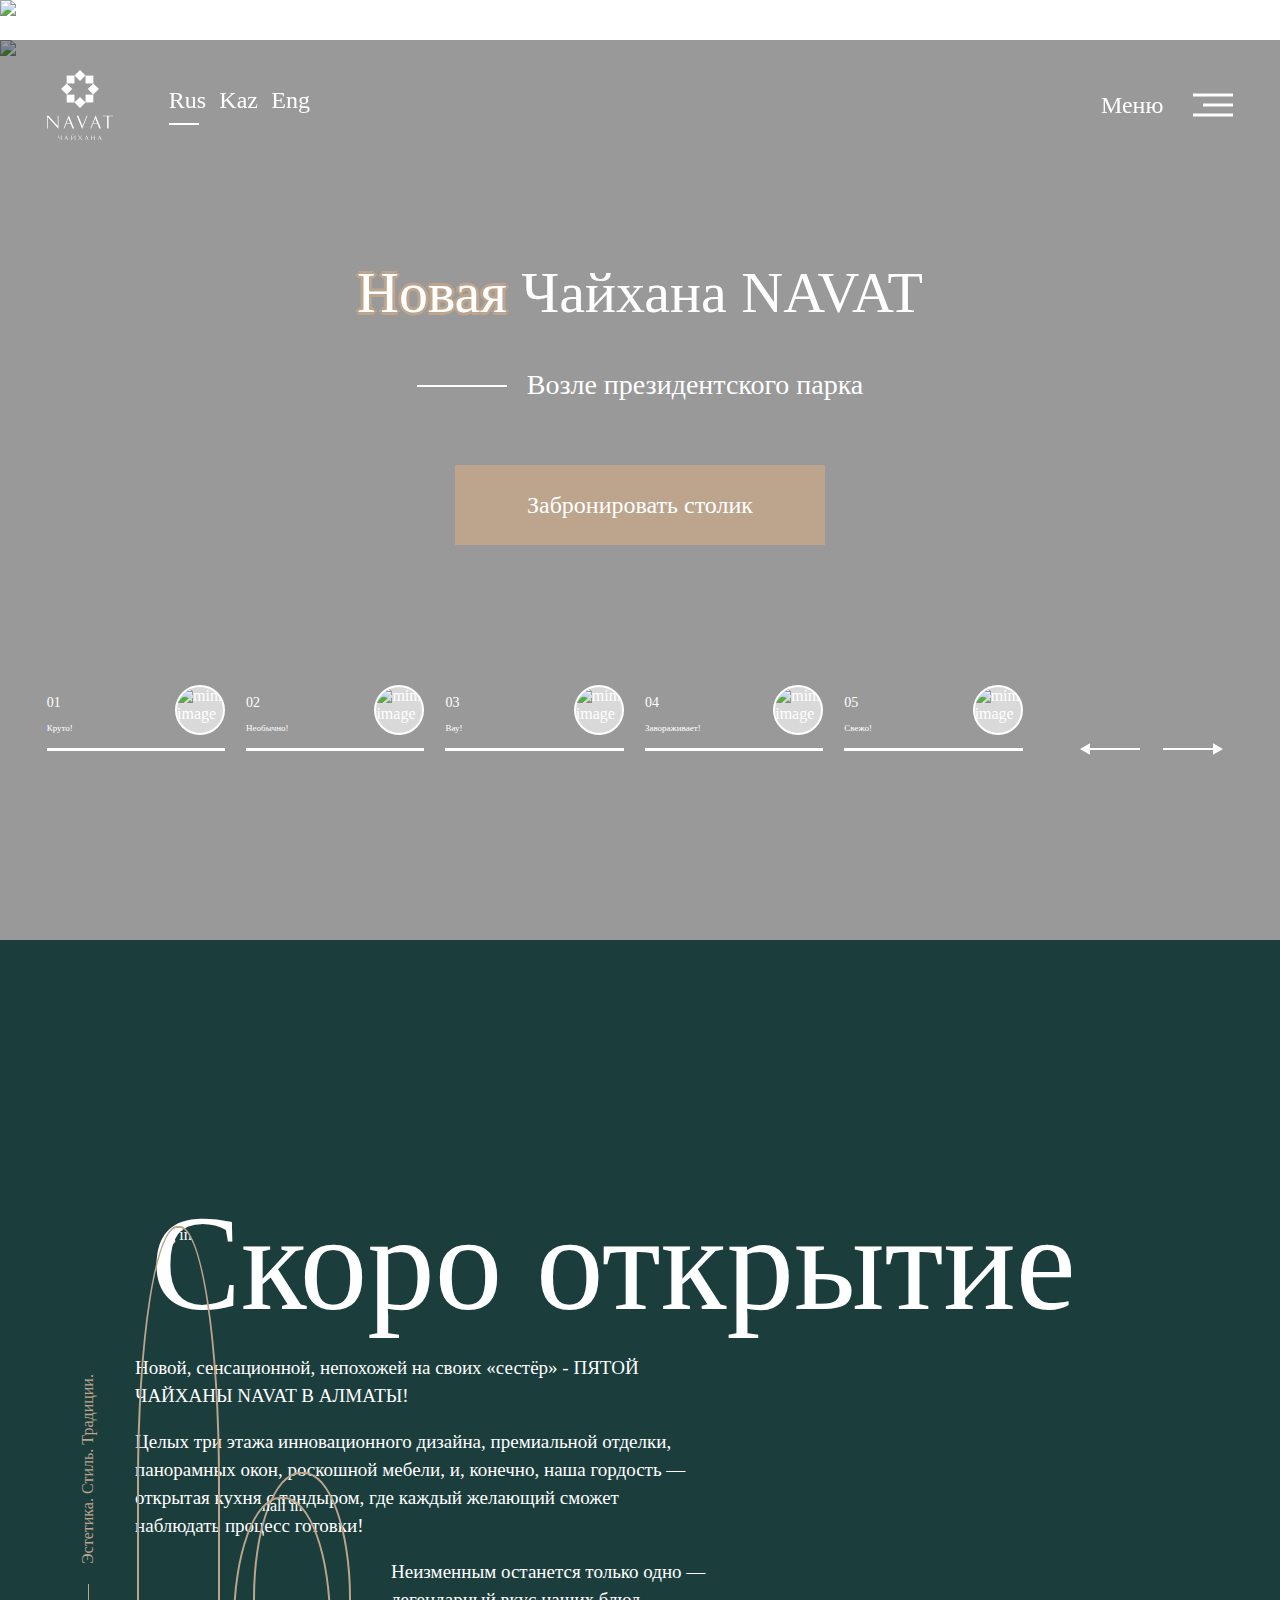
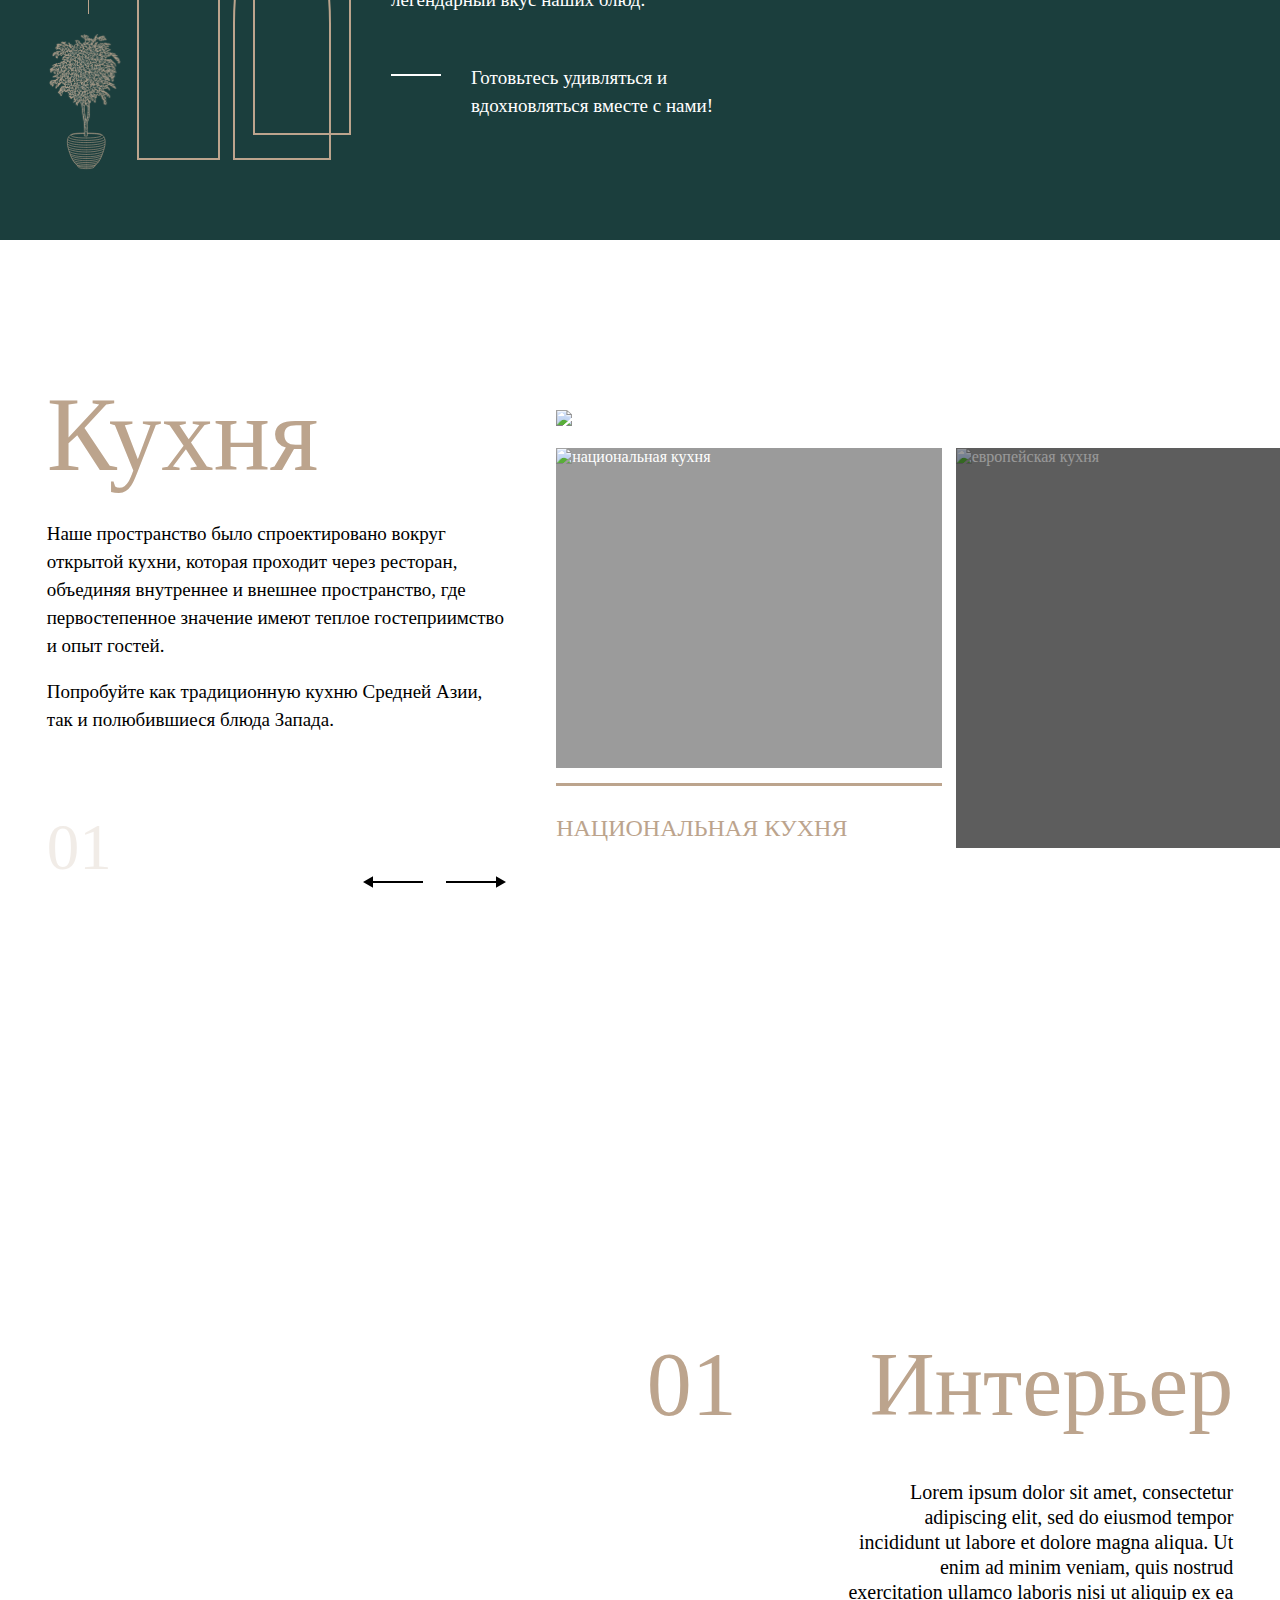
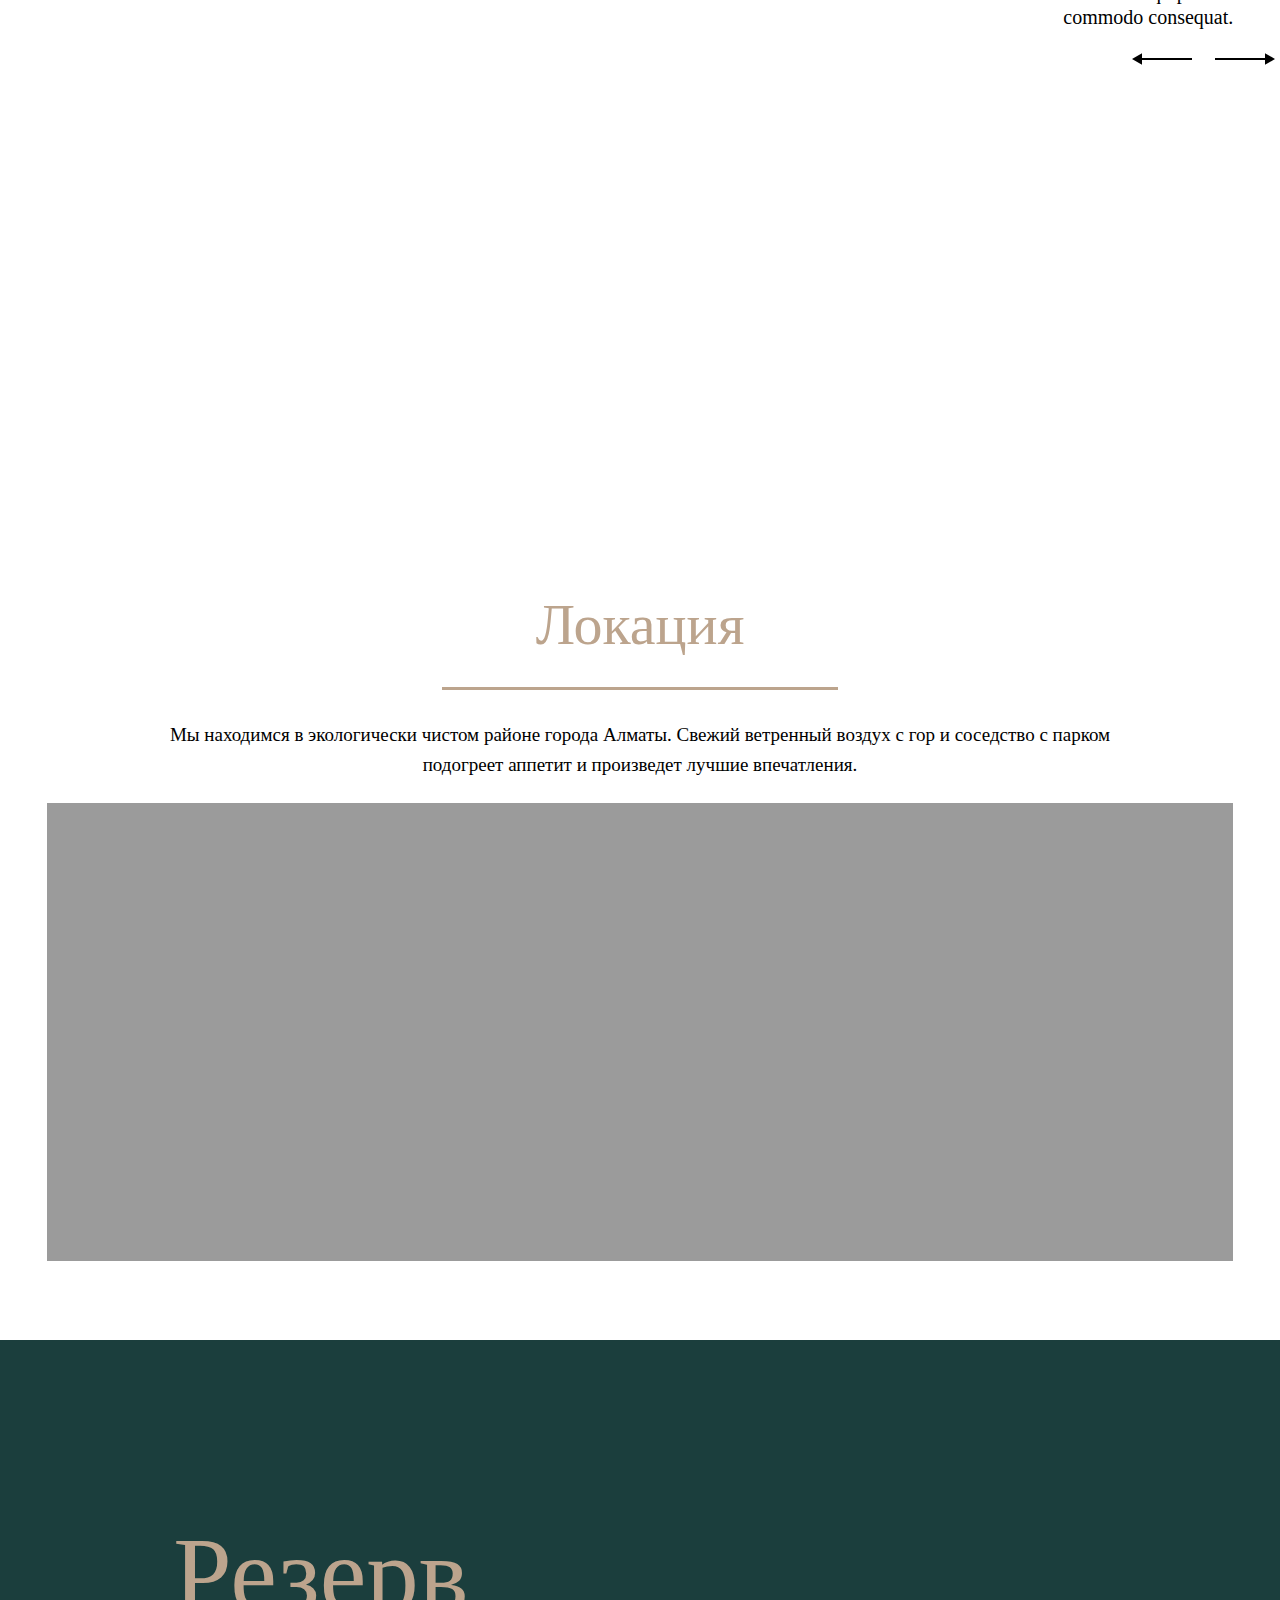
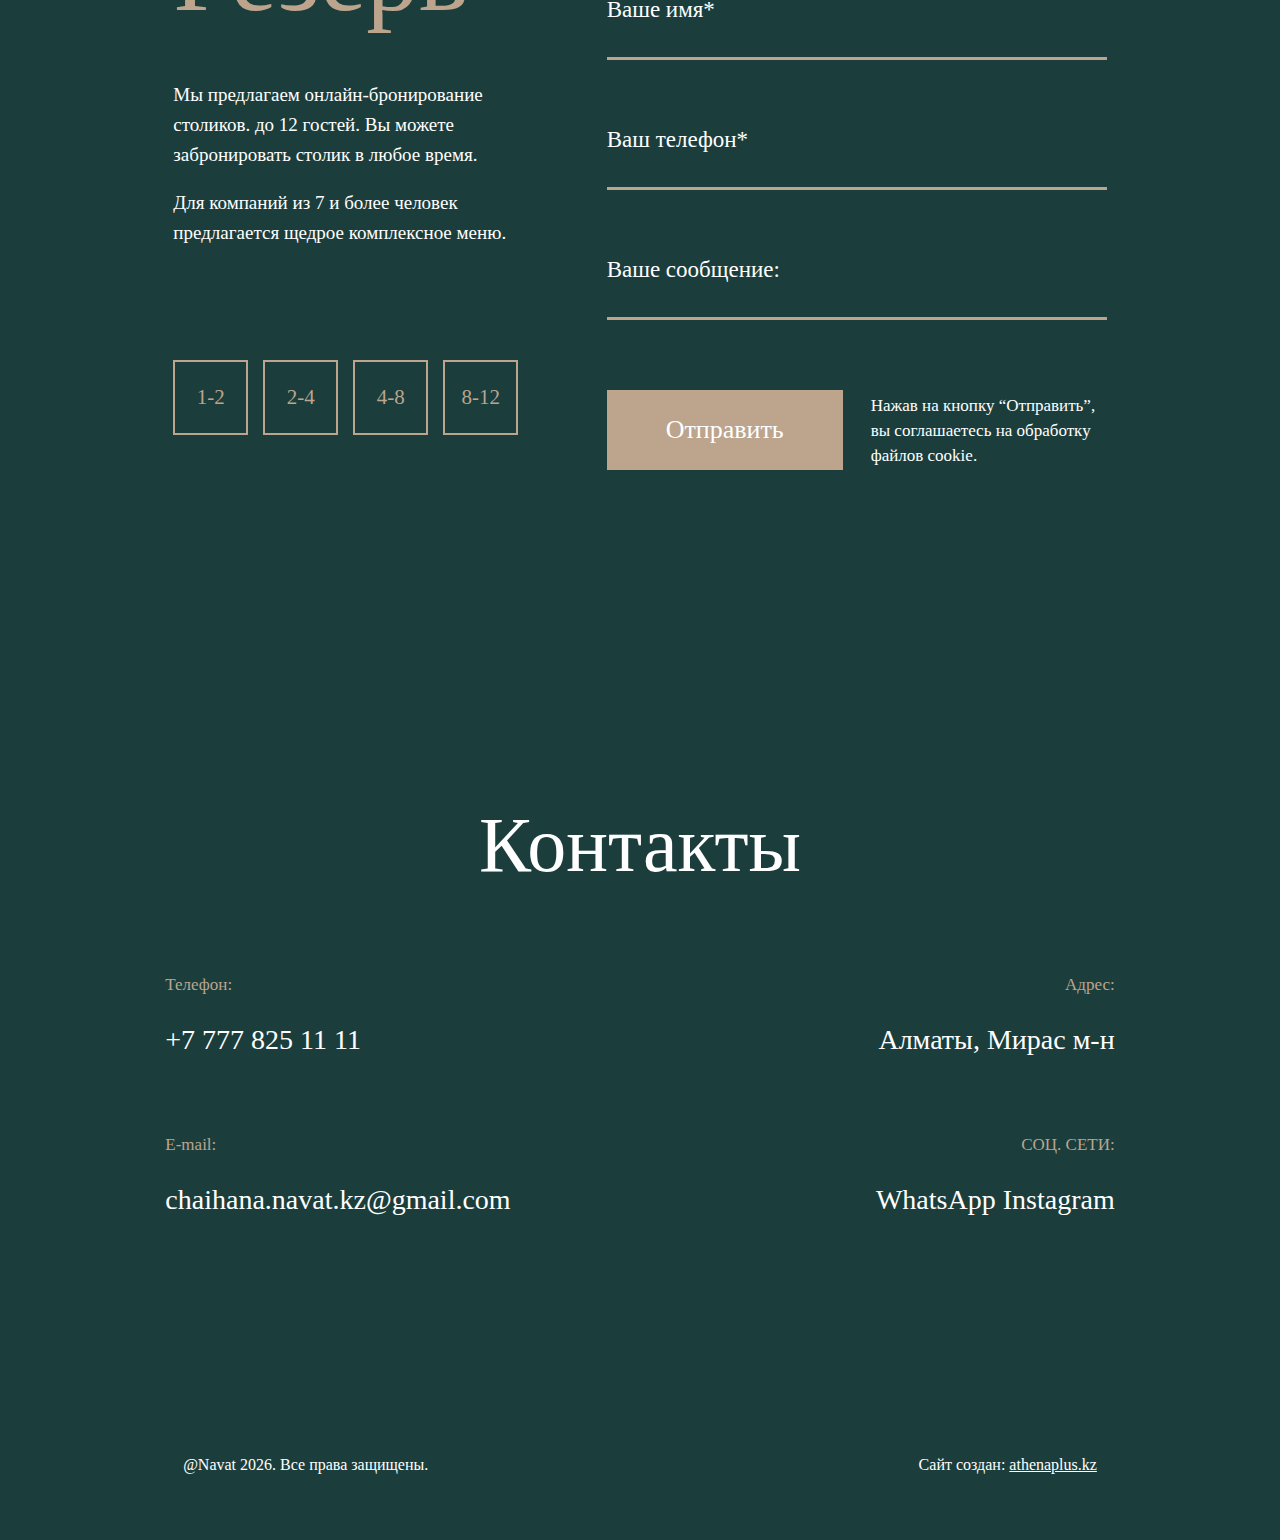
==== commit 0521466d: "interior block content" ====
--- a/index.html
+++ b/index.html
@@ -11,6 +11,7 @@
 	<link rel="stylesheet" href="styles/header.css">
 	<link rel="stylesheet" href="styles/home.css">
 	<link rel="stylesheet" href="styles/about.css">
+	<link rel="stylesheet" href="styles/interior.css">
 	<link rel="stylesheet" href="styles/locations.css">
 	<link rel="stylesheet" href="styles/kitchen.css">
 	<link rel="stylesheet" href="styles/kitchenMenu.css">
@@ -279,6 +280,66 @@
 			</div>
 		</section>
 		<script src="script/kitchenCarousel.js"></script>
+
+
+		<!-- INTERIOR SECTION -->
+		<section class="interior" id="interior">
+			<div class="content">
+				<div class="image-box">
+					<div class="image-container">
+						<img src="assets/home/img1.jpg" alt="" class="">
+
+						<h6 class="image-mid">Активное фото</h6>
+
+						<div class="image-text">
+							<h6 class="image-title">Название зоны</h6>
+							<p>НЕБОЛЬШОЕ ОПИСАНИЕ. Lorem ipsum dolor sit amet, consectetur adipiscing elit, sed do eiusmod tempor incididunt ut labore et dolore magna aliqua.</p>
+						</div>
+					</div>
+				</div>
+
+				<div class="text-box">
+					<div class="header">
+						<h6 class="counter">01</h6>
+						<h3 class="title">Интерьер</h3>
+					</div>
+
+					<p class="text">Lorem ipsum dolor sit amet, consectetur adipiscing elit, sed do eiusmod tempor incididunt ut labore et dolore magna aliqua. Ut enim ad minim veniam, quis nostrud exercitation ullamco laboris nisi ut aliquip ex ea commodo consequat.</p>
+
+					<div class="buttons">
+						<div class="arrow-btn" onclick="plusSlides(-1)">
+							<svg width="60" height="12" viewBox="0 0 60 12" fill="black" xmlns="http://www.w3.org/2000/svg">
+								<path d="M-3.8147e-06 5.99999L10 0.226493L10 11.7735L-3.8147e-06 5.99999ZM60 7L9 7L9 5L60 5L60 7Z"/>
+							</svg>
+						</div>
+						
+						<div class="arrow-btn" onclick="plusSlides(1)">
+							<svg width="60" height="12" viewBox="0 0 60 12" fill="black" xmlns="http://www.w3.org/2000/svg">
+								<path d="M60 5.99999L50 0.226493L50 11.7735L60 5.99999ZM8.74228e-08 7L51 7L51 5L-8.74228e-08 5L8.74228e-08 7Z"/>
+							</svg>
+						</div>
+					</div>
+
+					<div class="images">
+						<div class="image-container">
+							<img src="assets/home/img2.jpeg" alt="" class="">
+							<h6 class="image-mid">Фото-превью</h6>
+							<h6 class="image-title">Название зоны</h6>
+						</div>
+						<div class="image-container">
+							<img src="assets/home/img3.jpg" alt="" class="">
+							<h6 class="image-mid">Фото-превью</h6>
+							<h6 class="image-title">Название зоны</h6>
+						</div>
+						<div class="image-container">
+							<img src="assets/home/img4.jpg" alt="" class="">
+							<h6 class="image-mid">Фото-превью</h6>
+							<h6 class="image-title">Название зоны</h6>
+						</div>
+					</div>
+				</div>
+			</div>
+		</section>
 
 		
 		<!-- KITCHEN MENU SECTION -->
--- a/styles/interior.css
+++ b/styles/interior.css
@@ -0,0 +1,117 @@
+.interior {
+	background-color: var(--clr-white);
+}
+
+.interior .content {
+	display: flex;
+	gap: 1.041667vw;
+	padding-top: 7.77778vh;
+	padding-bottom: 15.55556vh;
+}
+
+.interior .image-box {
+	height: 62.222222vh;
+	margin-top: 1.111111vh;
+}
+
+.interior .image-container {
+	position: relative;
+	overflow: hidden;
+}
+
+.interior .image-mid {
+	position: absolute;
+	top: 50%;
+	text-align: center;
+	width: 100%;
+	color: var(--clr-white);
+}
+
+.interior .image-text {
+	position: absolute;
+	bottom: 0;
+	color: var(--clr-black);
+	font-size: 16px;
+	z-index: 2;
+}
+
+.interior .image-text {
+	position: absolute;
+	bottom: 0;
+	width: 36.97911667vw;
+	color: var(--clr-white);
+	z-index: 2;
+	margin: 0 0 2.222222vh 3.333333vh;
+}
+
+.interior .image-text p {
+	font-size: 16px;
+	margin-top: 1.111111vh;
+}
+
+.interior .image-box .image-container {
+	width: 45.83333vw;
+	height: 100%;
+}
+
+.interior .image-box img {
+	width: 100%;
+}
+
+.interior .image-box .image-title {
+	font-size: 30px;
+}
+
+.interior .text-box {
+	width: 45.83333vw;
+	height: 63.333333vh;
+	text-align: right;
+}
+
+.interior .header {
+	display: flex;
+	justify-content: space-between;
+	color: var(--clr-primary-1);
+	margin-bottom: 5.55556vh;
+}
+
+.interior .counter,
+.interior .title {
+	line-height: 10vh;
+	font-size: 5.625rem;
+}
+
+.interior .text {
+	line-height: 2.77778vh;
+	font-size: 20px;
+	width: 30.208333vw;
+	height: 11.111111vh;
+	color: var(--clr-black);
+	margin-left: auto;
+}
+
+.interior .buttons {
+	width: 8.33333vw;
+	margin: 6.111111vh 0 1.666667vh auto;
+}
+
+.interior .images {
+	display: flex;
+	gap: 1.041667vw;
+}
+
+.interior .text-box .image-container {
+	width: 14.58333vw;
+	height: 23.33333vh;
+}
+
+.interior .text-box img {
+	height: 100%;
+}
+
+.interior .text-box .image-title {
+	position: absolute;
+	bottom: 0;
+	font-size: 16px;
+	margin: 0 0 2.222222vh 2.222222vh;
+}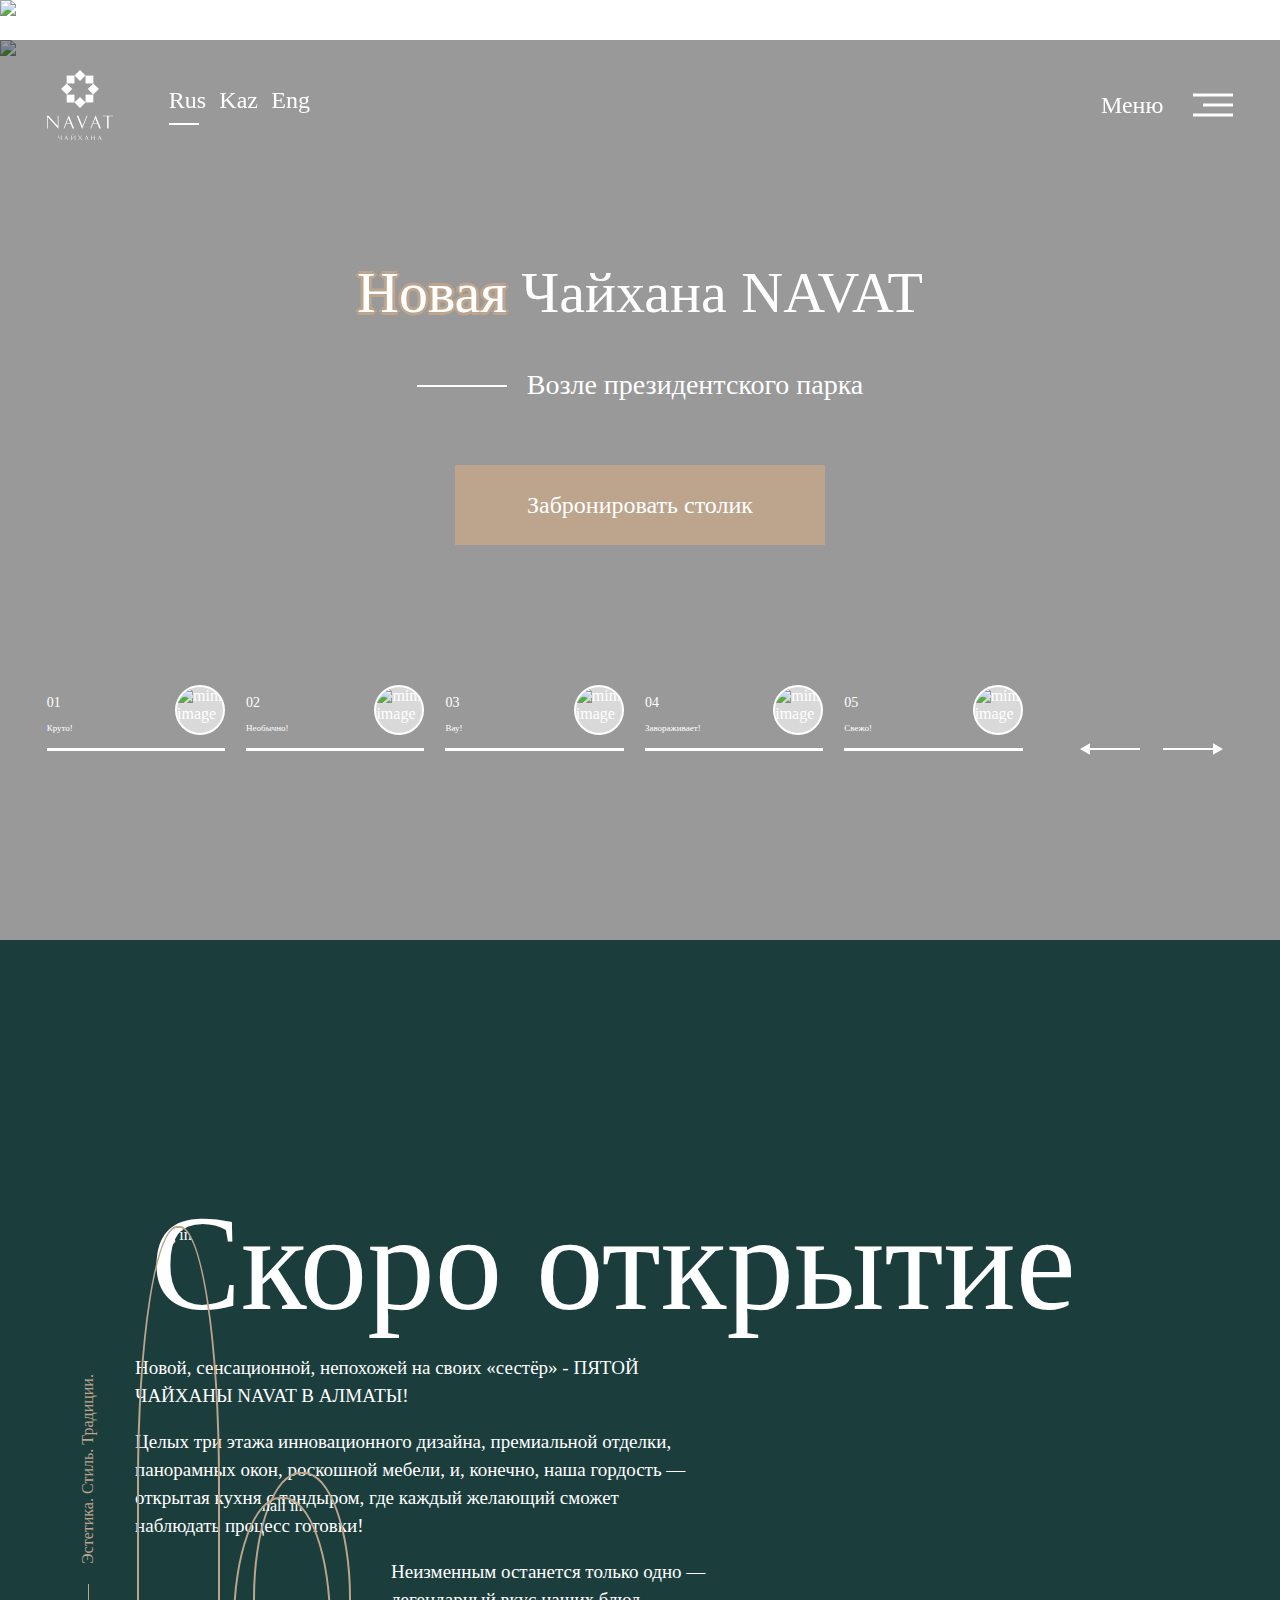
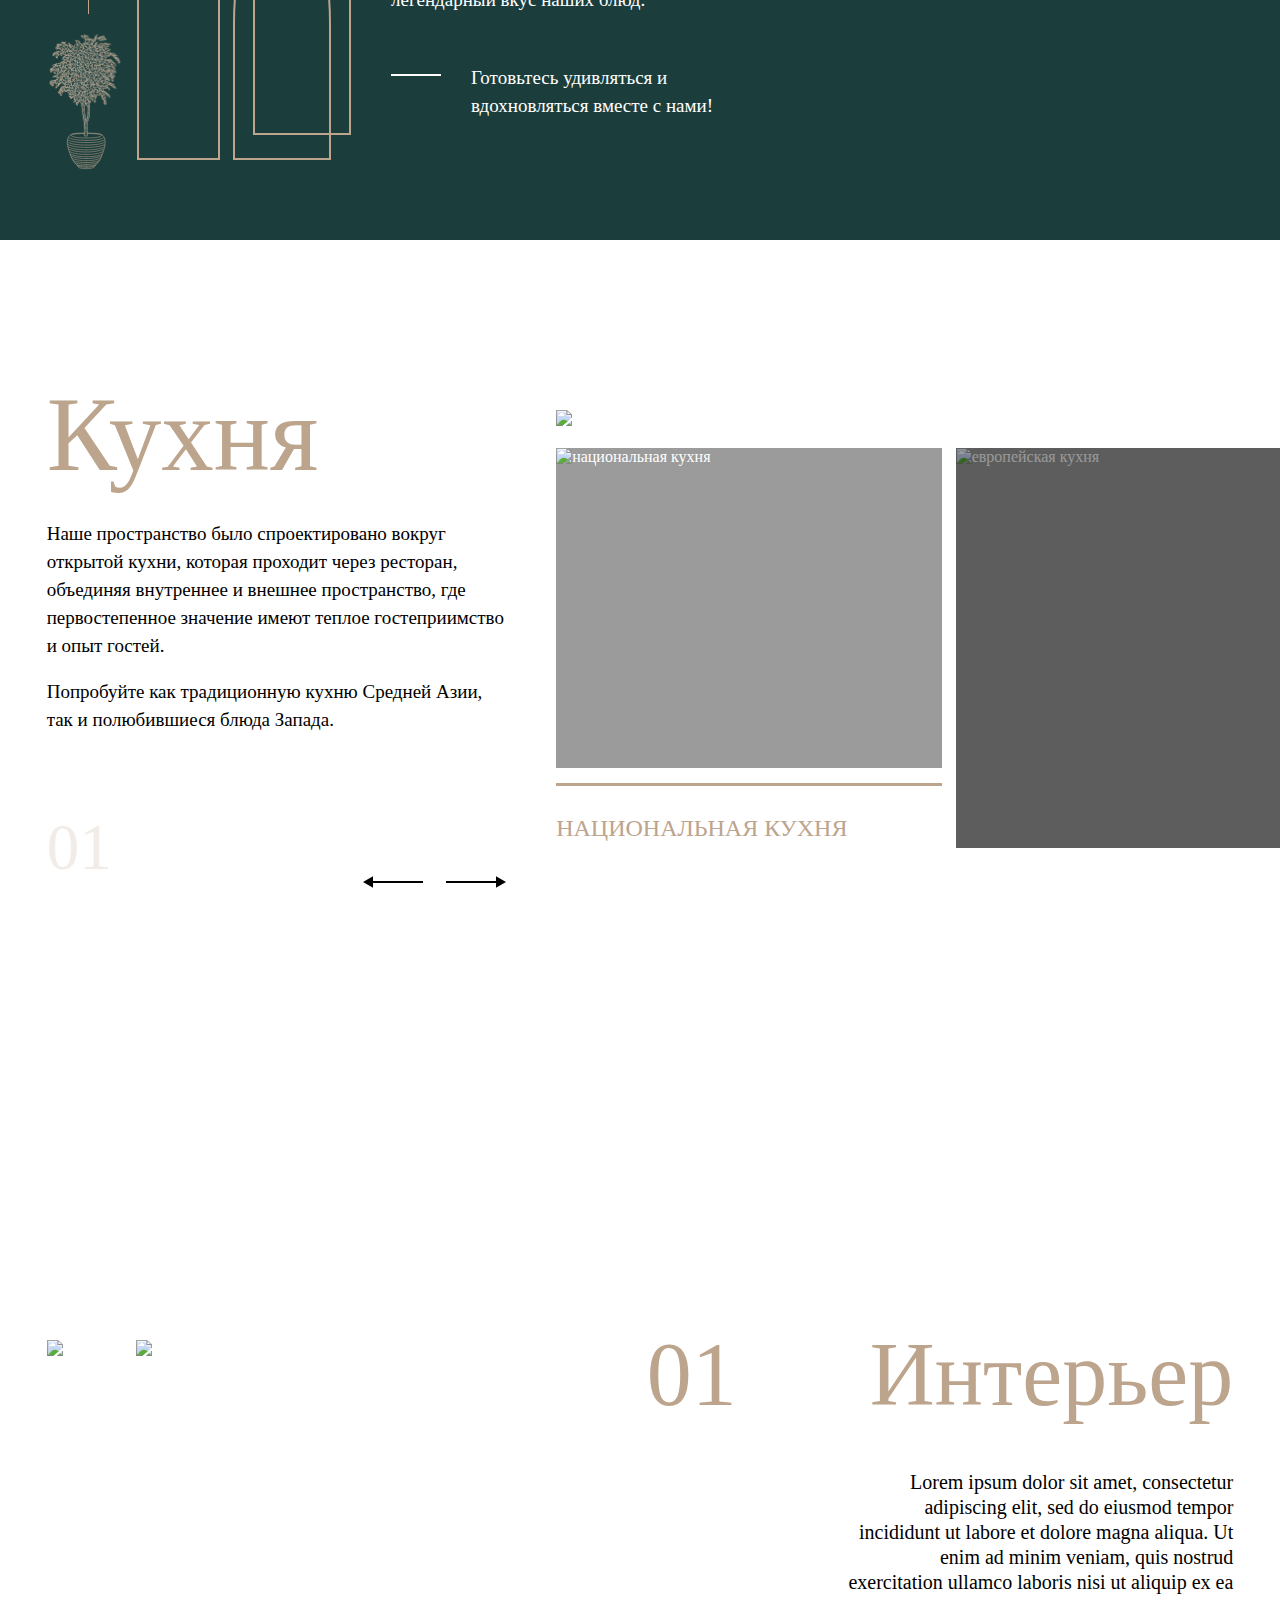
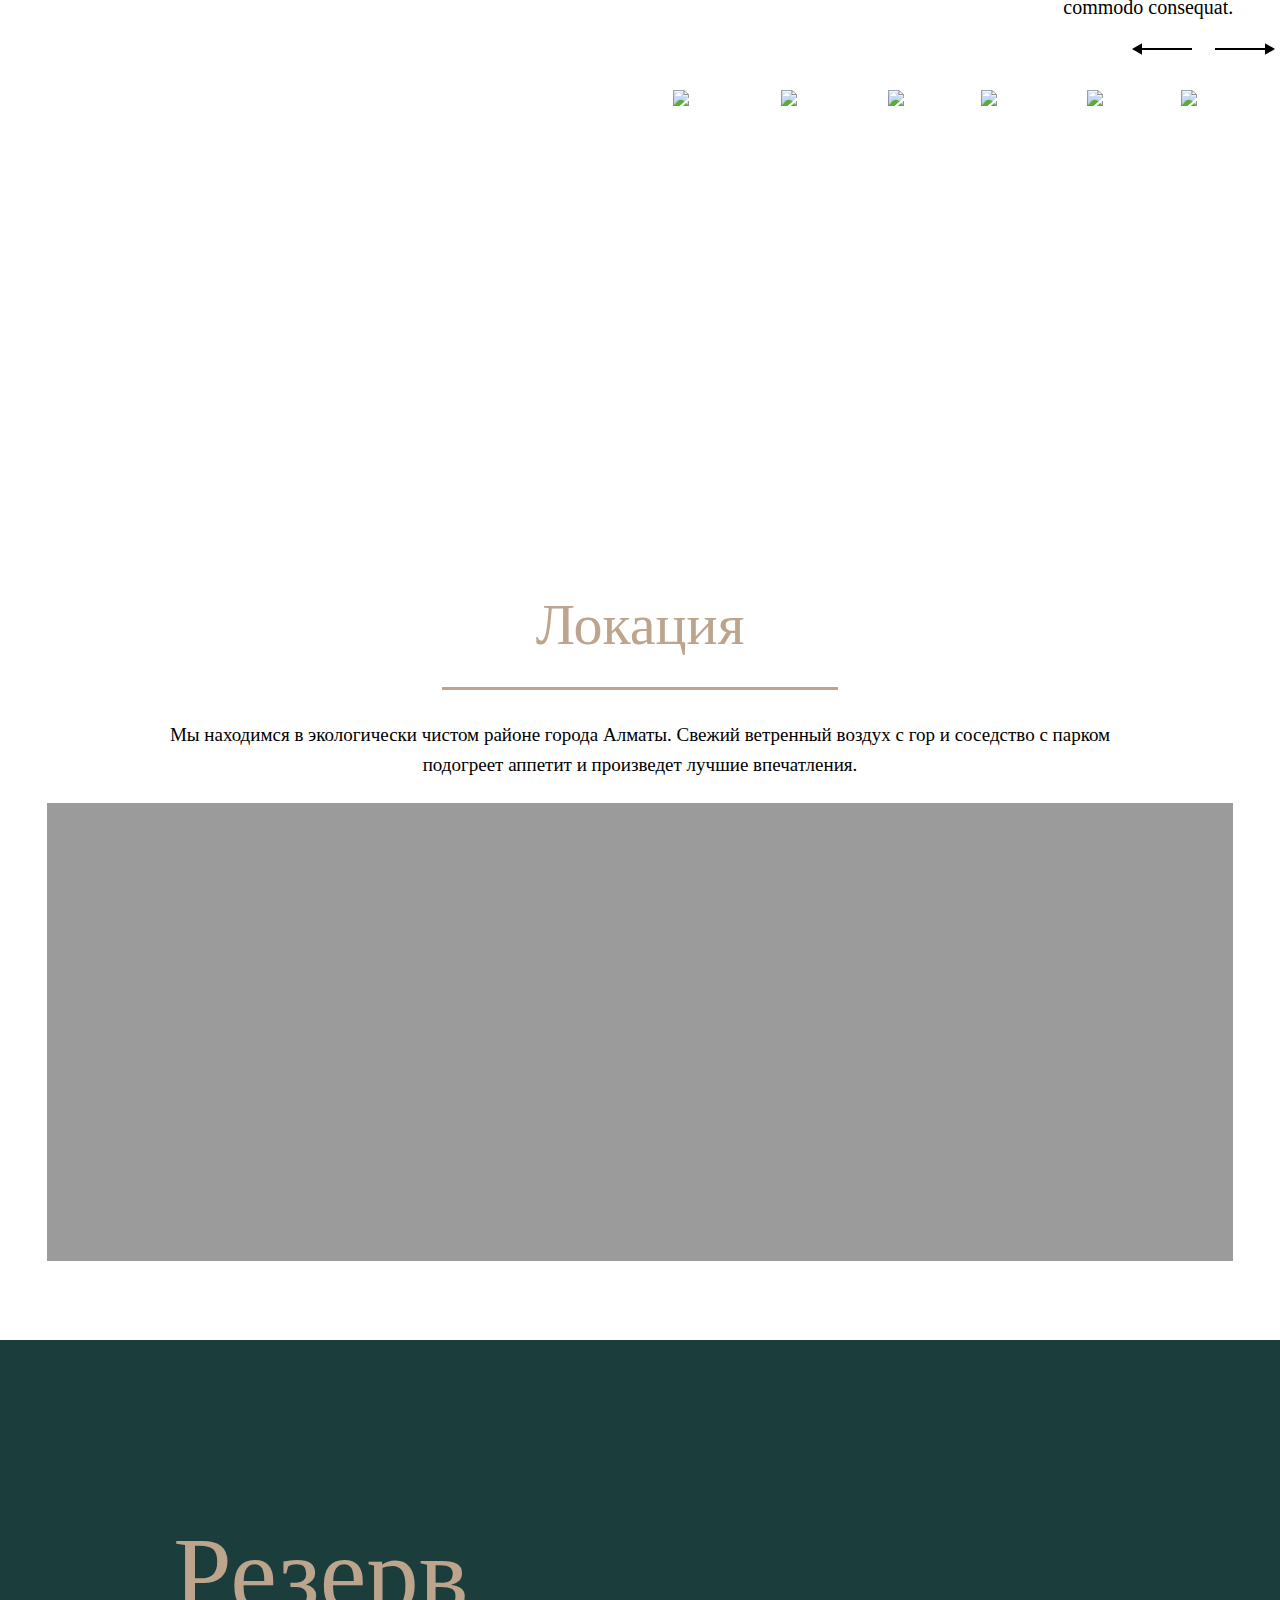
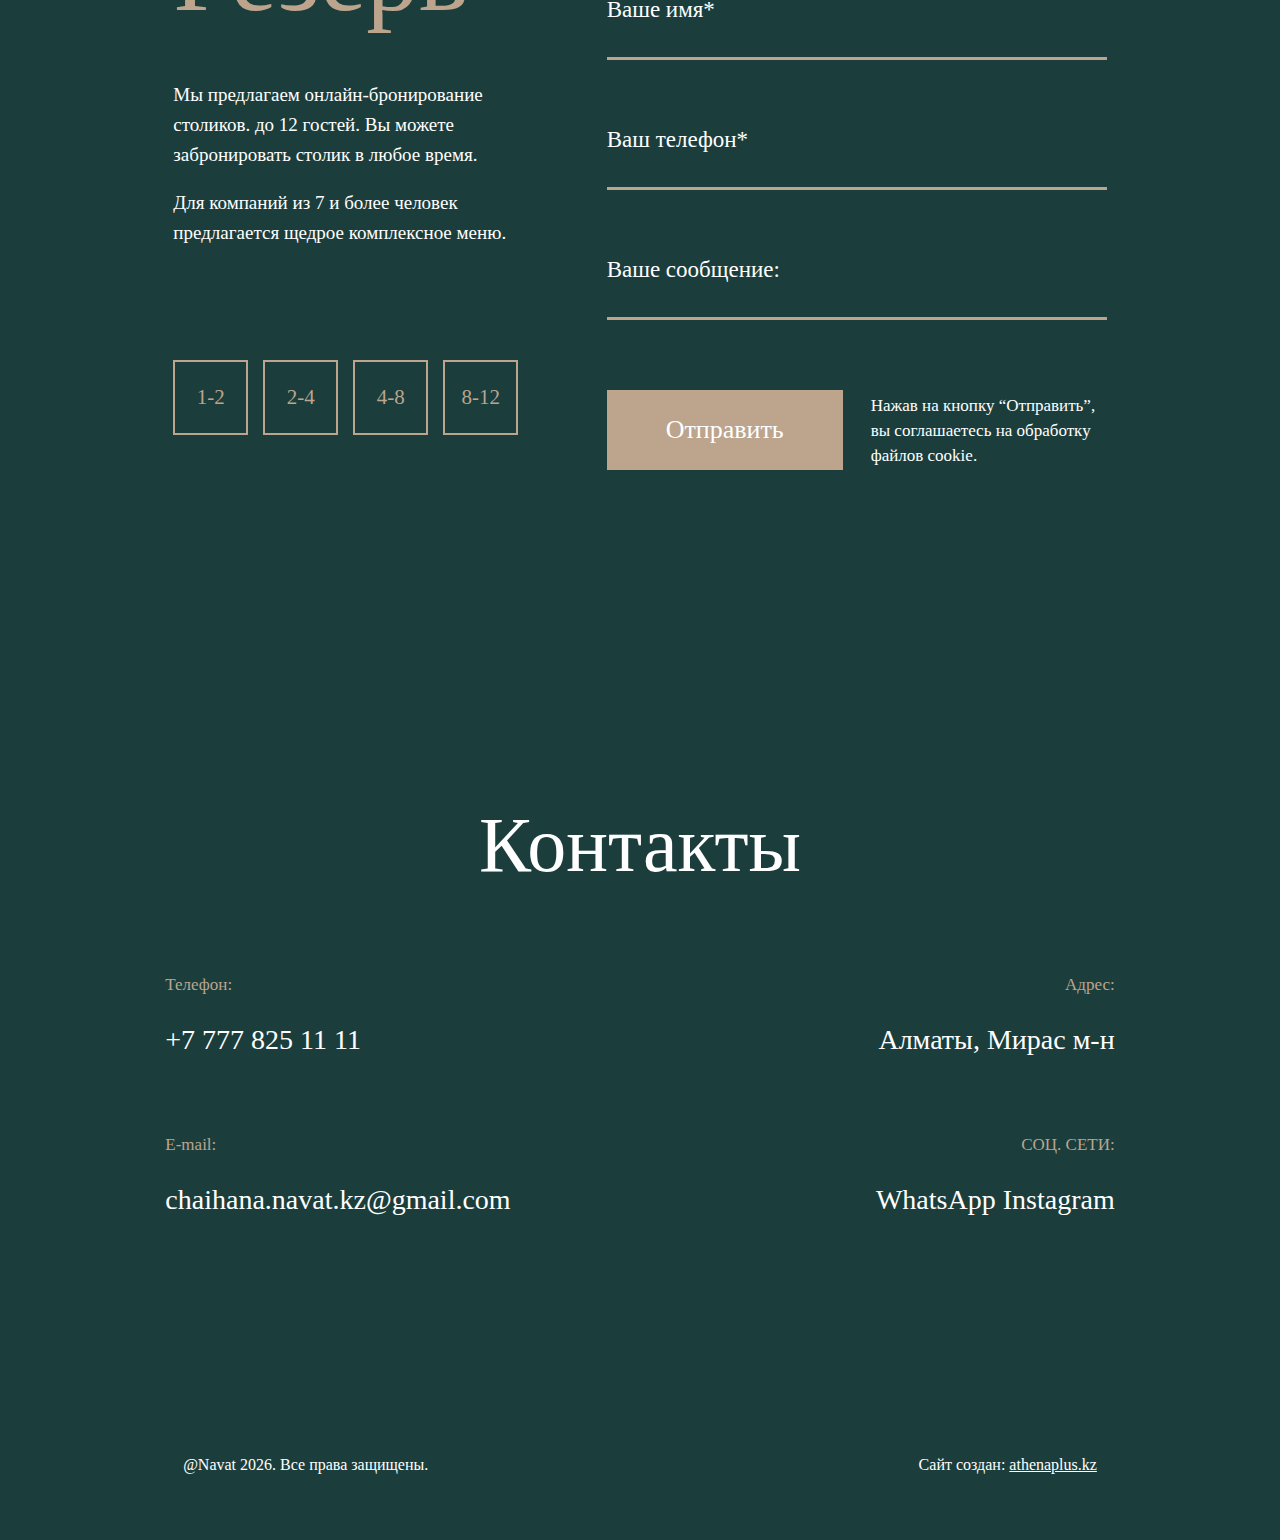
==== commit 84c5a646: "interior block content" ====
--- a/index.html
+++ b/index.html
@@ -287,7 +287,8 @@
 			<div class="content">
 				<div class="image-box">
 					<div class="image-container">
-						<img src="assets/home/img1.jpg" alt="" class="">
+						<img src="assets/interior/img1.png" alt="first image">
+						<img src="assets/interior/shade1.svg" alt="shade" class="shade">
 
 						<h6 class="image-mid">Активное фото</h6>
 
@@ -322,17 +323,23 @@
 
 					<div class="images">
 						<div class="image-container">
-							<img src="assets/home/img2.jpeg" alt="" class="">
+							<img src="assets/interior/img2.png" alt="second image">
+							<img src="assets/interior/shade2.svg" alt="shade" class="shade">
+
 							<h6 class="image-mid">Фото-превью</h6>
 							<h6 class="image-title">Название зоны</h6>
 						</div>
 						<div class="image-container">
-							<img src="assets/home/img3.jpg" alt="" class="">
+							<img src="assets/interior/img3.png" alt="third image">
+							<img src="assets/interior/shade2.svg" alt="shade" class="shade">
+
 							<h6 class="image-mid">Фото-превью</h6>
 							<h6 class="image-title">Название зоны</h6>
 						</div>
 						<div class="image-container">
-							<img src="assets/home/img4.jpg" alt="" class="">
+							<img src="assets/interior/img4.png" alt="forth image">
+							<img src="assets/interior/shade2.svg" alt="shade" class="shade">
+
 							<h6 class="image-mid">Фото-превью</h6>
 							<h6 class="image-title">Название зоны</h6>
 						</div>
@@ -464,7 +471,7 @@
 
 				<div class="text-box">
 					<h4 class="title">Локация</h4>
-					<p class="text">Мы находимся в экологически чистом районе города Алматы. Свежий ветренный воздух с гор и соседство с парком подогреет аппетит и произведет лучшие впечатления.</з>
+					<p class="text">Мы находимся в экологически чистом районе города Алматы. Свежий ветренный воздух с гор и соседство с парком подогреет аппетит и произведет лучшие впечатления.</p>
 				</div>
 			</div>
 		</section>
--- a/styles/interior.css
+++ b/styles/interior.css
@@ -5,7 +5,7 @@
 .interior .content {
 	display: flex;
 	gap: 1.041667vw;
-	padding-top: 7.77778vh;
+	padding-top: 6.666667vh;
 	padding-bottom: 15.55556vh;
 }
 
@@ -25,6 +25,10 @@
 	text-align: center;
 	width: 100%;
 	color: var(--clr-white);
+}
+
+.interior .image-box .image-mid {
+	font-size: 20px;
 }
 
 .interior .image-text {
@@ -109,9 +113,17 @@
 	height: 100%;
 }
 
+.interior .text-box .image-mid {
+	font-size: 16px;
+}
+
 .interior .text-box .image-title {
 	position: absolute;
 	bottom: 0;
 	font-size: 16px;
 	margin: 0 0 2.222222vh 2.222222vh;
+}
+
+@media (max-width: 1700px) {
+
 }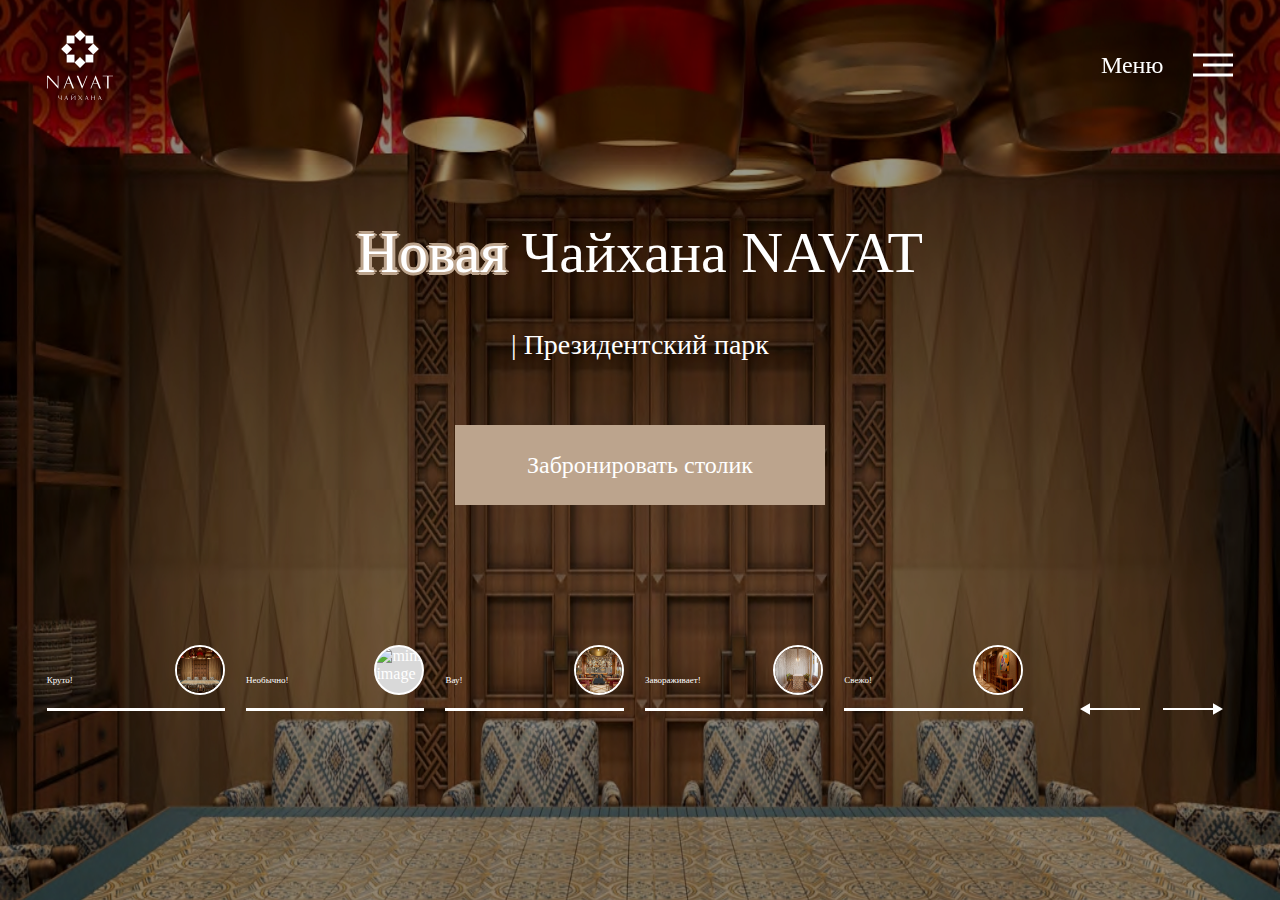
==== commit 519b5b5e: "navat" ====
--- a/index.html
+++ b/index.html
@@ -1,6 +1,13 @@
 <!DOCTYPE html>
 <html lang="en">
 <head>
+	<!-- Google Tag Manager -->
+	<script>(function(w,d,s,l,i){w[l]=w[l]||[];w[l].push({'gtm.start':
+	new Date().getTime(),event:'gtm.js'});var f=d.getElementsByTagName(s)[0],
+	j=d.createElement(s),dl=l!='dataLayer'?'&l='+l:'';j.async=true;j.src=
+	'https://www.googletagmanager.com/gtm.js?id='+i+dl;f.parentNode.insertBefore(j,f);
+	})(window,document,'script','dataLayer','GTM-WLMP6ZM');</script>
+	<!-- End Google Tag Manager -->
 	<meta charset="UTF-8">
 	<meta http-equiv="X-UA-Compatible" content="IE=edge">
 	<meta name="viewport" content="width=device-width, initial-scale=1.0">
@@ -18,19 +25,25 @@
 	<link rel="stylesheet" href="styles/reserv.css">
 	<link rel="stylesheet" href="styles/contacts.css">
 	<link rel="stylesheet" href="styles/menu.css">
+	<link rel="stylesheet" href="https://cdn.jsdelivr.net/npm/swiper/swiper-bundle.min.css" />
+	<link rel="stylesheet" type="text/css" href="jquery.pagepiling.css" />
 </head>
 <body>
+	<!-- Google Tag Manager (noscript) -->
+	<noscript><iframe src="https://www.googletagmanager.com/ns.html?id=GTM-WLMP6ZM" height="0" width="0" style="display:none; visibility:hidden"></iframe></noscript>
+	<!-- End Google Tag Manager (noscript) -->
+	
 	<div class="alert" id="alert">
 		<img src="assets/rotate.svg" alt="Поверните устройство"/>
 		<p class="text">Поверните устройство</p>
 	</div>
 
-	<div class="container" id="main">
+	<div id="pagepiling" class="container" id="main">
 		<!-- HEADER -->
 		<header class="navbar">
 			<div>
 				<img src="assets/logo.svg" alt="Navat's logo" class="nav-logo" onclick="window.location.reload(true);">
-				<ul class="nav-menu">
+				<!-- <ul class="nav-menu">
 					<li class="nav-item active">
 						<a class="nav-link">Rus</a>
 					</li>
@@ -40,7 +53,7 @@
 					<li class="nav-item">
 						<a class="nav-link">Eng</a>
 					</li>
-				</ul>
+				</ul> -->
 			</div>
 			
 			<div class="toggle-btn" onclick="openNavbar()">
@@ -53,12 +66,12 @@
 
 
 		<!-- HOME SECTION -->
-		<section class="home" id="home">
+		<section class="section home" id="home">
 			<!-- HERO -->
 			<div class="slider">
 				<figure>
 					<div class="slide">
-						<img src="assets/home/img1.jpg" alt="image 1" class="slide-image laptop">
+						<img src="assets/home/img1.jpeg" alt="image 1" class="slide-image laptop">
 						<img src="assets/home/img1-mobile.svg" alt="image 1" class="slide-image mobile">
 					</div>
 					
@@ -68,17 +81,17 @@
 					</div>
 					
 					<div class="slide">
-						<img src="assets/home/img3.jpg" alt="image 3" class="slide-image laptop">
-						<img src="assets/home/img3-mobile.svg" alt="image 3" class="slide-image mobile">
+						<img src="assets/home/img3.jpeg" alt="image 3" class="slide-image laptop">
+						<img src="assets/home/img3-mobile.png" alt="image 3" class="slide-image mobile">
 					</div>
 					
 					<div class="slide">
-						<img src="assets/home/img4.jpg" alt="image 4" class="slide-image laptop">
-						<img src="assets/home/img4-mobile.svg" alt="image 4" class="slide-image mobile">
+						<img src="assets/home/img4.jpeg" alt="image 4" class="slide-image laptop">
+						<img src="assets/home/img4-mobile.png" alt="image 4" class="slide-image mobile">
 					</div>
 					
 					<div class="slide">
-						<img src="assets/home/img5.jpg" alt="image 5" class="slide-image laptop">
+						<img src="assets/home/img5.jpeg" alt="image 5" class="slide-image laptop">
 						<img src="assets/home/img5-mobile.svg" alt="image 5" class="slide-image mobile">
 					</div>
 				</figure>
@@ -88,7 +101,7 @@
 			<div class="content">
 				<div class="top">
 					<h4 class="title"><span class="new">Новая</span> Чайхана NAVAT</h4>
-					<h5 class="subtitle">Возле президентского парка</h5>
+					<h5 class="subtitle">| Президентский парк</h5>
 
 					<div class="button">
 						<a href="#reserv">
@@ -100,16 +113,16 @@
 				<div class="bottom">
 					<div class="boxes">
 						<div class="feature">
-							<p class="text text2">01</p>
+							<p class="text text2"></p>
 							<p class="text text1">Круто!</p>
 							<div class="circle" onclick="currentSlide(1)">
-								<img src="assets/home/img1.jpg" alt="mini image 1" class="mini-image">
+								<img src="assets/home/img1.jpeg" alt="mini image 1" class="mini-image">
 							</div>
 							<div class="feature-line"></div>
 						</div>
 
 						<div class="feature">
-							<p class="text text2">02</p>
+							<p class="text text2"></p>
 							<p class="text text1">Необычно!</p>
 							<div class="circle" onclick="currentSlide(2)">
 								<img src="assets/home/img2.jpeg" alt="mini image 2" class="mini-image">
@@ -118,28 +131,28 @@
 						</div>
 
 						<div class="feature">
-							<p class="text text2">03</p>
+							<p class="text text2"></p>
 							<p class="text text1">Вау!</p>
 							<div class="circle" onclick="currentSlide(3)">
-								<img src="assets/home/img3.jpg" alt="mini image 3" class="mini-image">
+								<img src="assets/home/img3.jpeg" alt="mini image 3" class="mini-image">
 							</div>
 							<div class="feature-line"></div>
 						</div>
 
 						<div class="feature">
-							<p class="text text2">04</p>
+							<p class="text text2"></p>
 							<p class="text text1">Завораживает!</p>
 							<div class="circle" onclick="currentSlide(4)">
-								<img src="assets/home/img4.jpg" alt="mini image 4" class="mini-image">
+								<img src="assets/home/img4.jpeg" alt="mini image 4" class="mini-image">
 							</div>
 							<div class="feature-line"></div>
 						</div>
 
 						<div class="feature">
-							<p class="text text2">05</p>
+							<p class="text text2"></p>
 							<p class="text text1">Свежо!</p>
 							<div class="circle" onclick="currentSlide(5)">
-								<img src="assets/home/img5.jpg" alt="mini image 5" class="mini-image">
+								<img src="assets/home/img5.jpeg" alt="mini image 5" class="mini-image">
 							</div>
 							<div class="feature-line"></div>
 						</div>
@@ -147,13 +160,13 @@
 
 					<div class="buttons">
 						<div class="arrow-btn" onclick="plusSlides(-1)">
-							<svg width="60" height="12" viewBox="0 0 60 12" fill="white" xmlns="http://www.w3.org/2000/svg">
+							<svg width="60" height="12" viewBox="0 0 60 12" fill="var(--clr-white)" xmlns="http://www.w3.org/2000/svg">
 								<path d="M-3.8147e-06 5.99999L10 0.226493L10 11.7735L-3.8147e-06 5.99999ZM60 7L9 7L9 5L60 5L60 7Z"/>
 							</svg>
 						</div>
 						
 						<div class="arrow-btn" onclick="plusSlides(1)">
-							<svg width="60" height="12" viewBox="0 0 60 12" fill="white" xmlns="http://www.w3.org/2000/svg">
+							<svg width="60" height="12" viewBox="0 0 60 12" fill="var(--clr-white)" xmlns="http://www.w3.org/2000/svg">
 								<path d="M60 5.99999L50 0.226493L50 11.7735L60 5.99999ZM8.74228e-08 7L51 7L51 5L-8.74228e-08 5L8.74228e-08 7Z"/>
 							</svg>
 						</div>
@@ -161,11 +174,10 @@
 				</div>
 			</div>
 		</section>
-		<script src="script/homeCarousel.js"></script>
 
 
 		<!-- ABOUT SECTION -->
-		<section class="about" id="about">
+		<section class="section about" id="about">
 			<div class="content">
 				<p class="footer-text text mobile">Готовьтесь удивляться и вдохновляться вместе с нами!</p>
 
@@ -201,11 +213,8 @@
 					<h2 class="title">Скоро открытие</h2>
 	
 					<div class="paragraph">
-						<p class="text text1">Новой, сенсационной, непохожей на своих «сестёр» - ПЯТОЙ ЧАЙХАНЫ NAVAT В АЛМАТЫ!</p>
+						<p class="text text1">Новой, сенсационной, ПЯТОЙ ЧАЙХАНЫ NAVAT В АЛМАТЫ!</p>
 						<br class="br">
-						<p class="text text1">Целых три этажа инновационного дизайна, премиальной отделки, панорамных окон, роскошной мебели, и, конечно, наша гордость — открытая кухня с тандыром, где каждый желающий сможет наблюдать процесс готовки!</p>
-						<br class="br">
-						<p class="text text2">Неизменным останется только одно — легендарный вкус наших блюд.</p>
 					</div>
 	
 					<p class="footer-text text laptop">Готовьтесь удивляться и вдохновляться вместе с нами!</p>
@@ -215,7 +224,7 @@
 		
 		
 		<!-- KITCHEN SECTION -->
-		<section class="kitchen" id="kitchen">
+		<!-- <section class="kitchen" id="kitchen">
 			<div class="content">
 				<div class="text-box">
 					<h3 class="title">Кухня</h3>
@@ -254,7 +263,6 @@
 								<img src="assets/kitchen/image-047.jpg" alt="национальная кухня" class="image2" id="image21">
 								<img src="assets/kitchen/image-047.jpg" alt="национальная кухня" class="image image1" id="image1">
 								<img src="assets/kitchen/kitchen-img.svg" alt="национальная кухня" class="image mobile" id="image1">
-								<!-- <h6 class="image-text" id="box1">ФОТО</h6> -->
 							</div>
 
 							<h6 class="subtitle" id="subtitle">НАЦИОНАЛЬНАЯ КУХНЯ</h6>
@@ -264,7 +272,6 @@
 							<div class="image-bc">
 								<img src="assets/kitchen/image-048.jpg" alt="европейская кухня" class="image2" id="image22">
 								<img src="assets/kitchen/image-048.jpg" alt="европейская кухня" class="image image1" id="image2">
-								<!-- <h6 class="image-text" id="box2">ФОТО</h6> -->
 							</div>
 						</div>
 
@@ -272,50 +279,93 @@
 							<div class="image-bc">
 								<img src="assets/kitchen/image-053.jpg" alt="восточная кухня" class="image2" id="image23">
 								<img src="assets/kitchen/image-053.jpg" alt="восточная кухня" class="image image1" id="image3">
-								<!-- <h6 class="image-text" id="box3">ФОТО</h6> -->
-							</div>
-						</div>
-					</div>
-				</div>
-			</div>
-		</section>
-		<script src="script/kitchenCarousel.js"></script>
-
-
-		<!-- INTERIOR SECTION -->
-		<section class="interior" id="interior">
+							</div>
+						</div>
+					</div>
+				</div>
+			</div>
+		</section> -->
+
+
+		<!-- OPEN KITCHEN SECTION -->
+		<section class="section interior open-kitchen" id="open-kitchen">
 			<div class="content">
+				<h3 class="titleM">Открытая кухня</h3>
+				<p class="text textM" style="margin: 0 0 4vh;">Наши кулинарные маэстро наконец выйдут «на сцену», чтобы вы видели весь процесс готовки легендарных блюд.</p>
+
+				<!-- Slaider Swiper -->
+				<div class="slaider">
+					<!-- Swiper -->
+					<div class="swiper mySwiper">
+						<div class="swiper-wrapper">
+							<div class="swiper-slide">
+								<img src="assets/interior/photo04.jpeg" alt="second image" id="image102">
+							</div>
+
+							<div class="swiper-slide">
+								<img src="assets/interior/photo07.jpeg" alt="third image" id="image103">
+							</div>
+							
+							<div class="swiper-slide">
+								<img src="assets/interior/photo14.jpeg" alt="forth image" id="image104">
+							</div>
+							
+							<div class="swiper-slide">
+								<img src="assets/interior/photo58.jpeg" alt="first image" id="image101">
+							</div>
+						</div>
+					</div>
+
+					<div class="buttons buttons-mobile">
+						<div class="arrow-btn button-mobile-prev">
+							<svg width="60" height="12" viewBox="0 0 60 12" fill="var(--clr-black)" xmlns="http://www.w3.org/2000/svg">
+								<path d="M-3.8147e-06 5.99999L10 0.226493L10 11.7735L-3.8147e-06 5.99999ZM60 7L9 7L9 5L60 5L60 7Z"/>
+							</svg>
+						</div>
+						
+						<div class="arrow-btn button-mobile-next">
+							<svg width="60" height="12" viewBox="0 0 60 12" fill="var(--clr-black)" xmlns="http://www.w3.org/2000/svg">
+								<path d="M60 5.99999L50 0.226493L50 11.7735L60 5.99999ZM8.74228e-08 7L51 7L51 5L-8.74228e-08 5L8.74228e-08 7Z"/>
+							</svg>
+						</div>
+					</div>
+				</div>
+
+				<!-- The End Slaider Swiper -->
 				<div class="image-box">
 					<div class="image-container">
-						<img src="assets/interior/img1.png" alt="first image">
+						<img src="assets/interior/photo04.jpeg" alt="first image" id="imageK1">
+						<img src="assets/interior/photo04.jpeg" alt="first image" style="position: absolute; top: 0; left: 0; width: 0; width: auto" id="imageK11">
 						<img src="assets/interior/shade1.svg" alt="shade" class="shade">
 
 						<h6 class="image-mid">Активное фото</h6>
-
+						
 						<div class="image-text">
 							<h6 class="image-title">Название зоны</h6>
 							<p>НЕБОЛЬШОЕ ОПИСАНИЕ. Lorem ipsum dolor sit amet, consectetur adipiscing elit, sed do eiusmod tempor incididunt ut labore et dolore magna aliqua.</p>
 						</div>
 					</div>
+					
+					<div class="interior-line"></div>
 				</div>
 
 				<div class="text-box">
 					<div class="header">
-						<h6 class="counter">01</h6>
-						<h3 class="title">Интерьер</h3>
-					</div>
-
-					<p class="text">Lorem ipsum dolor sit amet, consectetur adipiscing elit, sed do eiusmod tempor incididunt ut labore et dolore magna aliqua. Ut enim ad minim veniam, quis nostrud exercitation ullamco laboris nisi ut aliquip ex ea commodo consequat.</p>
+						<h6 class="counter" id="counter-kitchen">01</h6>
+						<h3 class="title" id="interior-title">Открытая Кухня</h3>
+					</div>
+
+					<p class="text" id="interior-text">Наши кулинарные маэстро наконец выйдут «на сцену», чтобы вы видели весь процесс готовки легендарных блюд.</p>
 
 					<div class="buttons">
-						<div class="arrow-btn" onclick="plusSlides(-1)">
-							<svg width="60" height="12" viewBox="0 0 60 12" fill="black" xmlns="http://www.w3.org/2000/svg">
+						<div class="arrow-btn" onclick="plusSlideK(-1)">
+							<svg width="60" height="12" viewBox="0 0 60 12" fill="var(--clr-black)" xmlns="http://www.w3.org/2000/svg">
 								<path d="M-3.8147e-06 5.99999L10 0.226493L10 11.7735L-3.8147e-06 5.99999ZM60 7L9 7L9 5L60 5L60 7Z"/>
 							</svg>
 						</div>
 						
-						<div class="arrow-btn" onclick="plusSlides(1)">
-							<svg width="60" height="12" viewBox="0 0 60 12" fill="black" xmlns="http://www.w3.org/2000/svg">
+						<div class="arrow-btn" onclick="plusSlideK(1)">
+							<svg width="60" height="12" viewBox="0 0 60 12" fill="var(--clr-black)" xmlns="http://www.w3.org/2000/svg">
 								<path d="M60 5.99999L50 0.226493L50 11.7735L60 5.99999ZM8.74228e-08 7L51 7L51 5L-8.74228e-08 5L8.74228e-08 7Z"/>
 							</svg>
 						</div>
@@ -323,23 +373,377 @@
 
 					<div class="images">
 						<div class="image-container">
-							<img src="assets/interior/img2.png" alt="second image">
-							<img src="assets/interior/shade2.svg" alt="shade" class="shade">
-
-							<h6 class="image-mid">Фото-превью</h6>
-							<h6 class="image-title">Название зоны</h6>
-						</div>
-						<div class="image-container">
-							<img src="assets/interior/img3.png" alt="third image">
-							<img src="assets/interior/shade2.svg" alt="shade" class="shade">
-
-							<h6 class="image-mid">Фото-превью</h6>
-							<h6 class="image-title">Название зоны</h6>
-						</div>
-						<div class="image-container">
-							<img src="assets/interior/img4.png" alt="forth image">
-							<img src="assets/interior/shade2.svg" alt="shade" class="shade">
-
+							<img src="assets/interior/photo07.jpeg" alt="second image" id="imageK2">
+							<img src="assets/interior/photo07.jpeg" alt="second image" style="position: absolute; top: 0; left: 0; width: 0; width: auto" id="imageK12">
+							<img src="assets/interior/shade2.svg" alt="shade" class="shade">
+							
+							<h6 class="image-mid">Фото-превью</h6>
+							<h6 class="image-title">Название зоны</h6>
+						</div>
+						
+						<div class="image-container">
+							<img src="assets/interior/photo14.jpeg" alt="third image" id="imageK3">
+							<img src="assets/interior/photo14.jpeg" alt="third image" style="position: absolute; top: 0; left: 0; width: 0; width: auto" id="imageK13">
+							<img src="assets/interior/shade2.svg" alt="shade" class="shade">
+							
+							<h6 class="image-mid">Фото-превью</h6>
+							<h6 class="image-title">Название зоны</h6>
+						</div>
+						
+						<div class="image-container">
+							<img src="assets/interior/photo58.jpeg" alt="forth image" id="imageK4">
+							<img src="assets/interior/photo58.jpeg" alt="forth image" style="position: absolute; top: 0; left: 0; width: 0; width: auto" id="imageK14">
+							<img src="assets/interior/shade2.svg" alt="shade" class="shade">
+							
+							<h6 class="image-mid">Фото-превью</h6>
+							<h6 class="image-title">Название зоны</h6>
+						</div>
+					</div>
+				</div>
+			</div>
+		</section>
+
+
+		<!-- VIP SECTION -->
+		<section class="section interior vip" id="vip">
+			<div class="content">
+				<h3 class="titleM">VIP-залы</h3>
+				<p class="text textM" style="margin: 0 0 2.65vh;">Хотите почувствовать себя ханами и султаншами? Авторский дизайн, дорогая отделка, эксклюзивные картины, звукоизоляция, приватность и даже персональный банкетный менеджер – всё это ждет вас в новых VIP-залах.</p>
+
+				<!-- Slaider Swiper -->
+				<div class="slaider">
+					<!-- Swiper -->
+					<div class="swiper mySwiper">
+						<div class="swiper-wrapper">
+							<div class="swiper-slide">
+								<img src="assets/interior/vip_1.jpeg" alt="second image" id="image102">
+							</div>
+
+							<div class="swiper-slide">
+								<img src="assets/interior/vip_2.jpeg" alt="third image" id="image103">
+							</div>
+
+							<div class="swiper-slide">
+								<img src="assets/interior/vip_3.jpeg" alt="forth image" id="image104">
+							</div>
+							
+							<div class="swiper-slide">
+								<img src="assets/interior/vip_4.jpeg" alt="first image" id="image101">
+							</div>
+						</div>
+					</div>
+					
+					<div class="buttons buttons-mobile">
+						<div class="arrow-btn button-mobile-prev">
+							<svg width="60" height="12" viewBox="0 0 60 12" fill="var(--clr-primary-2)" xmlns="http://www.w3.org/2000/svg">
+								<path d="M-3.8147e-06 5.99999L10 0.226493L10 11.7735L-3.8147e-06 5.99999ZM60 7L9 7L9 5L60 5L60 7Z"/>
+							</svg>
+						</div>
+							
+						<div class="arrow-btn button-mobile-next">
+							<svg width="60" height="12" viewBox="0 0 60 12" fill="var(--clr-primary-2)" xmlns="http://www.w3.org/2000/svg">
+								<path d="M60 5.99999L50 0.226493L50 11.7735L60 5.99999ZM8.74228e-08 7L51 7L51 5L-8.74228e-08 5L8.74228e-08 7Z"/>
+							</svg>
+						</div>
+					</div>
+				</div>
+		
+				<!-- The End Slaider Swiper -->
+				<div class="image-box">
+					<div class="image-container">
+						<img src="assets/interior/vip_1.jpeg" alt="first image" id="imageV1">
+						<img src="assets/interior/vip_1.jpeg" alt="first image" style="position: absolute; top: 0; left: 0; width: 0; width: auto" id="imageV11">
+						<img src="assets/interior/shade1.svg" alt="shade" class="shade">
+
+						<h6 class="image-mid">Активное фото</h6>
+						
+						<div class="image-text">
+							<h6 class="image-title">Название зоны</h6>
+							<p>НЕБОЛЬШОЕ ОПИСАНИЕ. Lorem ipsum dolor sit amet, consectetur adipiscing elit, sed do eiusmod tempor incididunt ut labore et dolore magna aliqua.</p>
+						</div>
+					</div>
+					
+					<div class="interior-line"></div>
+				</div>
+	
+				<div class="text-box">
+					<div class="header">
+						<h6 class="counter" id="counter-vip">01</h6>
+						<h3 class="title" id="interior-title">VIP-залы</h3>
+					</div>
+	
+					<p class="text" id="interior-text">Хотите почувствовать себя ханами и султаншами? Авторский дизайн, дорогая отделка, эксклюзивные картины, звукоизоляция, приватность и даже персональный банкетный менеджер – всё это ждет вас в новых VIP-залах.</p>
+	
+					<div class="buttons">
+						<div class="arrow-btn" onclick="plusSlideV(-1)">
+							<svg width="60" height="12" viewBox="0 0 60 12" fill="var(--clr-white)" xmlns="http://www.w3.org/2000/svg">
+								<path d="M-3.8147e-06 5.99999L10 0.226493L10 11.7735L-3.8147e-06 5.99999ZM60 7L9 7L9 5L60 5L60 7Z"/>
+							</svg>
+						</div>
+						
+						<div class="arrow-btn" onclick="plusSlideV(1)">
+							<svg width="60" height="12" viewBox="0 0 60 12" fill="var(--clr-white)" xmlns="http://www.w3.org/2000/svg">
+								<path d="M60 5.99999L50 0.226493L50 11.7735L60 5.99999ZM8.74228e-08 7L51 7L51 5L-8.74228e-08 5L8.74228e-08 7Z"/>
+							</svg>
+						</div>
+					</div>
+	
+					<div class="images">
+						<div class="image-container">
+							<img src="assets/interior/vip_2.jpeg" alt="second image" id="imageV2">
+							<img src="assets/interior/vip_2.jpeg" alt="second image" style="position: absolute; top: 0; left: 0; width: 0; width: auto" id="imageV12">
+							<img src="assets/interior/shade2.svg" alt="shade" class="shade">
+
+							<h6 class="image-mid">Фото-превью</h6>
+							<h6 class="image-title">Название зоны</h6>
+						</div>
+						
+						<div class="image-container">
+							<img src="assets/interior/vip_3.jpeg" alt="third image" id="imageV3">
+							<img src="assets/interior/vip_3.jpeg" alt="third image" style="position: absolute; top: 0; left: 0; width: 0; width: auto" id="imageV13">
+							<img src="assets/interior/shade2.svg" alt="shade" class="shade">
+
+							<h6 class="image-mid">Фото-превью</h6>
+							<h6 class="image-title">Название зоны</h6>
+						</div>
+					
+						<div class="image-container">
+							<img src="assets/interior/vip_4.jpeg" alt="forth image" id="imageV4">
+							<img src="assets/interior/vip_4.jpeg" alt="forth image" style="position: absolute; top: 0; left: 0; width: 0; width: auto" id="imageV14">
+							<img src="assets/interior/shade2.svg" alt="shade" class="shade">
+
+							<h6 class="image-mid">Фото-превью</h6>
+							<h6 class="image-title">Название зоны</h6>
+						</div>
+					</div>
+				</div>
+			</div>
+		</section>
+
+
+		<!-- INTERIOR SECTION -->
+		<section class="section interior" id="interior">
+			<div class="content">
+				<h3 class="titleM">Интерьер</h3>
+				<p class="text textM" style="margin: 0 0 2.5vh;">Мы знаем, как вы любите наш разноцветный восточный дизайн. Однако в этот раз мы решили удивить вас интеллигентной выдержанностью цветов и солидной отделкой, чтобы дать нашей любимой Чайхане NAVAT глоток свежего и даже модного «воздуха».</p>
+
+				<!-- Slaider Swiper -->
+				<div class="slaider">
+					<!-- Swiper -->
+					<div class="swiper mySwiper">
+						<div class="swiper-wrapper">
+							<div class="swiper-slide">
+								<img src="assets/interior/photo21.jpeg" alt="second image" id="image102">
+							</div>
+							
+							<div class="swiper-slide">
+								<img src="assets/interior/photo24.jpeg" alt="third image" id="image103">
+							</div>
+
+							<div class="swiper-slide">
+								<img src="assets/interior/photo27.jpeg" alt="forth image" id="image104">
+							</div>
+							
+							<div class="swiper-slide">
+								<img src="assets/interior/photo31.jpeg" alt="first image" id="image101">
+							</div>
+						</div>
+					</div>
+
+					<div class="buttons buttons-mobile">
+						<div class="arrow-btn button-mobile-prev">
+							<svg width="60" height="12" viewBox="0 0 60 12" fill="var(--clr-black)" xmlns="http://www.w3.org/2000/svg">
+								<path d="M-3.8147e-06 5.99999L10 0.226493L10 11.7735L-3.8147e-06 5.99999ZM60 7L9 7L9 5L60 5L60 7Z"/>
+							</svg>
+						</div>
+
+						<div class="arrow-btn button-mobile-next">
+							<svg width="60" height="12" viewBox="0 0 60 12" fill="var(--clr-black)" xmlns="http://www.w3.org/2000/svg">
+								<path d="M60 5.99999L50 0.226493L50 11.7735L60 5.99999ZM8.74228e-08 7L51 7L51 5L-8.74228e-08 5L8.74228e-08 7Z"/>
+							</svg>
+						</div>
+					</div>
+				</div>
+				
+				<!-- The End Slaider Swiper -->
+				<div class="image-box">
+					<div class="image-container">
+						<img src="assets/interior/photo21.jpeg" alt="first image" id="imageI1">
+						<img src="assets/interior/photo21.jpeg" alt="first image" style="position: absolute;top: 0; left: 0; width: 0; width: auto" id="imageI11">
+						<img src="assets/interior/shade1.svg" alt="shade" class="shade">
+
+						<h6 class="image-mid">Активное фото</h6>
+						
+						<div class="image-text">
+							<h6 class="image-title">Название зоны</h6>
+							<p>НЕБОЛЬШОЕ ОПИСАНИЕ. Lorem ipsum dolor sit amet, consectetur adipiscing elit, sed do eiusmod tempor incididunt ut labore et dolore magna aliqua.</p>
+						</div>
+					</div>
+						
+					<div class="interior-line"></div>
+				</div>
+
+				<div class="text-box">
+					<div class="header">
+						<h6 class="counter" id="counter-interior">01</h6>
+						<h3 class="title" id="interior-title">Интерьер</h3>
+					</div>
+
+					<p class="text" id="interior-text">Мы знаем, как вы любите наш разноцветный восточный дизайн. Однако в этот раз мы решили удивить вас интеллигентной выдержанностью цветов и солидной отделкой, чтобы дать нашей любимой Чайхане NAVAT глоток свежего и даже модного «воздуха».</p>
+
+					<div class="buttons">
+						<div class="arrow-btn" onclick="plusSlideI(-1)">
+							<svg width="60" height="12" viewBox="0 0 60 12" fill="var(--clr-black)" xmlns="http://www.w3.org/2000/svg">
+								<path d="M-3.8147e-06 5.99999L10 0.226493L10 11.7735L-3.8147e-06 5.99999ZM60 7L9 7L9 5L60 5L60 7Z"/>
+							</svg>
+						</div>
+						
+						<div class="arrow-btn" onclick="plusSlideI(1)">
+							<svg width="60" height="12" viewBox="0 0 60 12" fill="var(--clr-black)" xmlns="http://www.w3.org/2000/svg">
+								<path d="M60 5.99999L50 0.226493L50 11.7735L60 5.99999ZM8.74228e-08 7L51 7L51 5L-8.74228e-08 5L8.74228e-08 7Z"/>
+							</svg>
+						</div>
+					</div>
+
+					<div class="images">
+						<div class="image-container">
+							<img src="assets/interior/photo24.jpeg" alt="second image" id="imageI2">
+							<img src="assets/interior/photo24.jpeg" alt="second image" style="position: absolute; top: 0; left: 0; width: 0; width: auto" id="imageI12">
+							<img src="assets/interior/shade2.svg" alt="shade" class="shade">
+
+							<h6 class="image-mid">Фото-превью</h6>
+							<h6 class="image-title">Название зоны</h6>
+						</div>
+						<div class="image-container">
+							<img src="assets/interior/photo27.jpeg" alt="third image" id="imageI3">
+							<img src="assets/interior/photo27.jpeg" alt="third image" style="position: absolute; top: 0; left: 0; width: 0; width: auto" id="imageI13">
+							<img src="assets/interior/shade2.svg" alt="shade" class="shade">
+
+							<h6 class="image-mid">Фото-превью</h6>
+							<h6 class="image-title">Название зоны</h6>
+						</div>
+						<div class="image-container">
+							<img src="assets/interior/photo31.jpeg" alt="forth image" id="imageI4">
+							<img src="assets/interior/photo31.jpeg" alt="forth image" style="position: absolute; top: 0; left: 0; width: 0; width: auto" id="imageI14">
+							<img src="assets/interior/shade2.svg" alt="shade" class="shade">
+
+							<h6 class="image-mid">Фото-превью</h6>
+							<h6 class="image-title">Название зоны</h6>
+						</div>
+					</div>
+				</div>
+			</div>
+		</section>
+
+
+		<!-- CHILDREN SECTION -->
+		<section class="section interior children" id="children">
+			<div class="content">
+				<h3 class="titleM">Детский этаж</h3>
+				<p class="text textM">Мы соорудили целый этаж только для ваших детей! Здесь они смогут «вылить» всю свою энергию в развлекательно-познавательных играх и отдохнуть на пуфиках, гамаках или теплом, мягком полу.",, чтобы дать нашей любимой Чайхане NAVAT глоток свежего и даже модного «воздуха».</p>
+				
+				<!-- Slaider Swiper -->
+				<div class="slaider">
+					<!-- Swiper -->
+					<div class="swiper mySwiper">
+						<div class="swiper-wrapper">
+							<div class="swiper-slide">
+								<img src="assets/interior/photo49.jpeg" alt="second image" id="image102">
+							</div>
+
+							<div class="swiper-slide">
+								<img src="assets/interior/photo52.jpeg" alt="third image" id="image103">
+							</div>
+
+							<div class="swiper-slide">
+								<img src="assets/interior/photo54.jpeg" alt="forth image" id="image104">
+							</div>
+
+							<div class="swiper-slide">
+								<img src="assets/interior/photo_258.jpeg" alt="first image" id="image101">
+							</div>
+						</div>
+					</div>
+
+					<div class="buttons buttons-mobile">
+						<div class="arrow-btn button-mobile-prev">
+							<svg width="60" height="12" viewBox="0 0 60 12" fill="var(--clr-primary-2)" xmlns="http://www.w3.org/2000/svg">
+								<path d="M-3.8147e-06 5.99999L10 0.226493L10 11.7735L-3.8147e-06 5.99999ZM60 7L9 7L9 5L60 5L60 7Z"/>
+							</svg>
+						</div>
+							
+						<div class="arrow-btn button-mobile-next">
+							<svg width="60" height="12" viewBox="0 0 60 12" fill="var(--clr-primary-2)" xmlns="http://www.w3.org/2000/svg">
+								<path d="M60 5.99999L50 0.226493L50 11.7735L60 5.99999ZM8.74228e-08 7L51 7L51 5L-8.74228e-08 5L8.74228e-08 7Z"/>
+							</svg>
+						</div>
+					</div>
+				</div>
+
+				<!-- The End Slaider Swiper -->
+				<div class="image-box">
+					<div class="image-container">
+						<img src="assets/interior/photo49.jpeg" alt="first image" id="imageC1">
+						<img src="assets/interior/photo49.jpeg" alt="first image" style="position: absolute; top: 0; left: 0; width: 0; width: auto" id="imageC11">
+						<img src="assets/interior/shade1.svg" alt="shade" class="shade">
+
+						<h6 class="image-mid">Активное фото</h6>
+						
+						<div class="image-text">
+							<h6 class="image-title">Название зоны</h6>
+							<p>НЕБОЛЬШОЕ ОПИСАНИЕ. Lorem ipsum dolor sit amet, consectetur adipiscing elit, sed do eiusmod tempor incididunt ut labore et dolore magna aliqua.</p>
+						</div>
+					</div>
+					
+					<div class="interior-line"></div>
+				</div>
+
+				<div class="text-box">
+					<div class="header">
+						<h6 class="counter" id="counter-children">01</h6>
+						<h3 class="title" id="interior-title">Детский этаж</h3>
+					</div>
+
+					<p class="text" id="interior-text">Мы соорудили целый этаж только для ваших детей! Здесь они смогут «вылить» всю свою энергию в развлекательно-познавательных играх и отдохнуть на пуфиках, гамаках или теплом, мягком полу.</p>
+
+					<div class="buttons">
+						<div class="arrow-btn" onclick="plusSlideC(-1)">
+							<svg width="60" height="12" viewBox="0 0 60 12" fill="var(--clr-white)" xmlns="http://www.w3.org/2000/svg">
+								<path d="M-3.8147e-06 5.99999L10 0.226493L10 11.7735L-3.8147e-06 5.99999ZM60 7L9 7L9 5L60 5L60 7Z"/>
+							</svg>
+						</div>
+						
+						<div class="arrow-btn" onclick="plusSlideC(1)">
+							<svg width="60" height="12" viewBox="0 0 60 12" fill="var(--clr-white)" xmlns="http://www.w3.org/2000/svg">
+								<path d="M60 5.99999L50 0.226493L50 11.7735L60 5.99999ZM8.74228e-08 7L51 7L51 5L-8.74228e-08 5L8.74228e-08 7Z"/>
+							</svg>
+						</div>
+					</div>
+
+					<div class="images">
+						<div class="image-container">
+							<img src="assets/interior/photo52.jpeg" alt="second image" id="imageC2">
+							<img src="assets/interior/photo52.jpeg" alt="second image" style="position: absolute; top: 0; left: 0; width: 0; width: auto" id="imageC12">	
+							<img src="assets/interior/shade2.svg" alt="shade" class="shade">
+							
+							<h6 class="image-mid">Фото-превью</h6>
+							<h6 class="image-title">Название зоны</h6>
+						</div>
+
+						<div class="image-container">
+							<img src="assets/interior/photo54.jpeg" alt="third image" id="imageC3">
+							<img src="assets/interior/photo54.jpeg" alt="third image" style="position: absolute; top: 0; left: 0; width: 0; width: auto" id="imageC13">
+							<img src="assets/interior/shade2.svg" alt="shade" class="shade">
+							
+							<h6 class="image-mid">Фото-превью</h6>
+							<h6 class="image-title">Название зоны</h6>
+						</div>
+
+						<div class="image-container">
+							<img src="assets/interior/photo_258.jpeg" alt="forth image" id="imageC4">
+							<img src="assets/interior/photo_258.jpeg" alt="forth image" style="position: absolute; top: 0; left: 0; width: 0; width: auto" id="imageC14">
+							<img src="assets/interior/shade2.svg" alt="shade" class="shade">
+							
 							<h6 class="image-mid">Фото-превью</h6>
 							<h6 class="image-title">Название зоны</h6>
 						</div>
@@ -448,25 +852,11 @@
 		
 		
 		<!-- LOCATIONS SECTION -->
-		<section class="locations" id="locations">
+		<section class="section locations" id="locations">
 			<div class="content">
 				<div class="map-box">
 					<div class="map"></div>
 					<iframe id="map_15973597" frameborder="0" class="iframe" width="100%" height="100%" sandbox="allow-modals allow-forms allow-scripts allow-same-origin allow-popups allow-top-navigation-by-user-activation"></iframe>
-					
-					<script type="text/javascript">
-						( 
-							function(e, t) {
-								var r = document.getElementById(e);
-								r.contentWindow.document.open(),
-								r.contentWindow.document.write(atob(t)),
-								r.contentWindow.document.close()
-							} 
-						) (
-							"map_15973597", 
-							"[base64]/[base64]/dm9pZCAwOnIucHJvcGVydGllcy5maWxsT3BhY2l0eSxjb2xvcjpudWxsPT09KG49ZSl8fHZvaWQgMD09PW4/dm9pZCAwOm4ucHJvcGVydGllcy5zdHJva2VDb2xvcix3ZWlnaHQ6bnVsbD09PShhPWUpfHx2b2lkIDA9PT1hP3ZvaWQgMDphLnByb3BlcnRpZXMuc3Ryb2tlV2lkdGgsb3BhY2l0eTpudWxsPT09KG89ZSl8fHZvaWQgMD09PW8/dm9pZCAwOm8ucHJvcGVydGllcy5zdHJva2VPcGFjaXR5fX0scG9pbnRUb0xheWVyOmZ1bmN0aW9uKGUsdCl7cmV0dXJuInJhZGl1cyJpbiBlLnByb3BlcnRpZXM/[base64]"
-						)
-					</script>
 				</div>
 
 				<div class="text-box">
@@ -478,16 +868,16 @@
 		
 		
 		<!-- RESERV SECTION -->
-		<section class="reserv" id="reserv">
+		<section class="section reserv" id="reserv">
 			<div class="content">
 				<form id="form" action="mailto:chaihana.navat.kz@gmail.com" method="post" enctype="text/plain">
 					<div class="text-box">
 						<h3 class="title">Резерв</h3>
 	
 						<div class="paragraph">
-							<p class="text">Мы предлагаем онлайн-бронирование столиков. до 12 гостей. Вы можете забронировать столик в любое время.</p>
+							<p class="text">Забронируйте столик заранее через онлайн-заявку или по телефону <a href="tel:+77778251111" class="text">+7 777 825 11 11</a></p>
 							<br class="br">
-							<p class="text text2">Для компаний из 7 и более человек предлагается щедрое комплексное меню.</p>
+							<p class="text text2">Выберите количество гостей:</p>
 						</div>
 	
 						<div class="feature laptop" id="feature">
@@ -508,18 +898,18 @@
 	
 					<div class="form-box">
 						<div class="input-box">
-							<input type="text" id="user" name="user" placeholder="Ваше имя*"/>
+							<input type="text" id="user" name="user" placeholder="Имя*"/>
 						</div>
 						<div class="input-box">
-							<input type="tel" id="phone" name="phone" placeholder="Ваш телефон*" pattern="^\d{3}?\d{4}?\d{2}?\d{2}$"/>
+							<input type="tel" id="phone" name="phone" placeholder="Телефон*" pattern="^\d{3}?\d{4}?\d{2}?\d{2}$"/>
 						</div>
 						<div class="input-box">
-							<input type="text" id="message" name="message" placeholder="Ваше сообщение:"/>
-						</div>
-						
-						<p class="text mobile">Количество персон:</p>
-	
-						<div class="feature mobile" id="feature">
+							<input type="text" id="message" name="message" placeholder="Сообщение:"/>
+						</div>
+						
+						<p class="text mobile">Количество гостей:</p>
+	
+						<div class="feature mobile" id="feature-mobile">
 							<div class="feature-box" id="box11" onclick="selectNumber(this.id)">
 								<h6>1-2</h6>
 							</div>
@@ -542,17 +932,13 @@
 							<p class="text" id="text">Нажав на кнопку “Отправить”, вы соглашаетесь на обработку файлов cookie.</p>
 						</div>
 					</div>
-
-					<script src="script/formValidation.js"></script>
-					<script src="script/placeSelect.js"></script>
-					<script src="script/inputMask.js"></script>
 				</form>
 			</div>
 		</section>
 		
 		
 		<!-- CONTACTS SECTION -->
-		<section class="contacts" id="contacts">
+		<section class="section contacts" id="contacts">
 			<div class="content">
 				<h4 class="title">Контакты</h4>
 
@@ -594,7 +980,7 @@
 		<header class="navbar2">
 			<div>
 				<img src="assets/logo.svg" alt="Navat's logo" class="nav-logo" onclick="window.location.reload(true);">
-				<ul class="nav-menu">
+				<!-- <ul class="nav-menu">
 					<li class="nav-item active">
 						<a class="nav-link">Rus</a>
 					</li>
@@ -604,7 +990,7 @@
 					<li class="nav-item">
 						<a class="nav-link">Eng</a>
 					</li>
-				</ul>
+				</ul> -->
 			</div>
 			
 			<div class="toggle-btn" onclick="closeNavbar()">
@@ -617,30 +1003,38 @@
 	
 		<div class="content">
 			<div class="boxes1">
-				<ul class="menu-box">
-					<li class="menu-item">
+				<ul class="menu-box" id="myMenu">
+					<li data-menuanchor="home" class="menu-item">
 						<a href="#home" class="menu-link" id="home" onclick="clickLink()">Главная</a>
-						<img src="assets/menu/home.png" alt="main" class="main">
-					</li>
-					<li class="menu-item">
+						<!-- <img src="assets/menu/home.png" alt="main" class="main"> -->
+					</li>
+					<li data-menuanchor="about" class="menu-item">
 						<a href="#about" class="menu-link" id="about" onclick="clickLink()">О нас</a>
-						<img src="assets/menu/about.png" alt="about" class="about">
-					</li>
-					<li class="menu-item">
-						<a href="#kitchen" class="menu-link" id="kitchen" onclick="clickLink()">Кухня</a>
-						<img src="assets/menu/kitchen.png" alt="kitchen" class="kitchen">
-					</li>
-					<li class="menu-item">
-						<a href="#kitchen-menu" class="menu-link" id="kitchen-menu" onclick="clickLink()">Меню</a>
-						<img src="assets/menu/kitchen-menu.png" alt="kitchen-menu" class="kitchen-menu">
-					</li>
-					<li class="menu-item">
+						<!-- <img src="assets/menu/about.png" alt="about" class="about"> -->
+					</li>
+					<li data-menuanchor="open-kitchen" class="menu-item">
+						<a href="#open-kitchen" class="menu-link" id="open-kitchen" onclick="clickLink()">Открытая кухня</a>
+						<!-- <img src="assets/menu/openKitchen.png" alt="open-kitchen" class="open-kitchen"> -->
+					</li>
+					<li data-menuanchor="vip" class="menu-item">
+						<a href="#vip" class="menu-link" id="viprooms" onclick="clickLink()">VIP-залы</a>
+						<!-- <img src="assets/menu/vip.png" alt="vip" class="vip"> -->
+					</li>
+					<li data-menuanchor="interior" class="menu-item">
+						<a href="#interior" class="menu-link" id="interior" onclick="clickLink()">Интерьер</a>
+						<!-- <img src="assets/menu/interior.png" alt="interior" class="interior"> -->
+					</li>
+					<li data-menuanchor="children" class="menu-item">
+						<a href="#children" class="menu-link" id="childroom" onclick="clickLink()">Детский Этаж</a>
+						<!-- <img src="assets/menu/children.png" alt="children" class="children"> -->
+					</li>
+					<li data-menuanchor="locations" class="menu-item">
 						<a href="#locations" class="menu-link" id="locations" onclick="clickLink()">Локация</a>
-						<img src="assets/menu/locations.png" alt="locations" class="location">
-					</li>
-					<li class="menu-item">
+						<!-- <img src="assets/menu/locations.png" alt="locations" class="location"> -->
+					</li>
+					<li data-menuanchor="reserv" class="menu-item">
 						<a href="#reserv" class="menu-link" id="reserv" onclick="clickLink()">Резерв</a>
-						<img src="assets/menu/reserv.png" alt="reserv" class="reserv">
+						<!-- <img src="assets/menu/reserv.png" alt="reserv" class="reserv"> -->
 					</li>
 				</ul>
 	
@@ -668,11 +1062,34 @@
 			</div>
 		</div>
 	</section>
-
-
+	
 	<script src="https://code.jquery.com/jquery-3.3.1.js"></script>
 	<script src="script/header.js"></script>
 	<script src="script/menu.js"></script>
-	<script src="https://code.jquery.com/jquery-3.6.1.min.js" integrity="sha256-o88AwQnZB+VDvE9tvIXrMQaPlFFSUTR+nldQm1LuPXQ=" crossorigin="anonymous"></script>
+	<script src="script/homeCarousel.js"></script>
+	<script src="script/kitchenCarousel.js"></script>
+	<script src="script/interiorCarousel.js"></script>
+	<script src="script/vipCarousel.js"></script>
+	<script src="script/childrenCarousel.js"></script>
+	<script src="script/map.js"></script>
+	<script src="script/formValidation.js"></script>
+	<script src="script/placeSelect.js"></script>
+	<script src="script/inputMask.js"></script>
+	<script src="https://cdn.jsdelivr.net/npm/swiper/swiper-bundle.min.js"></script>
+	<script type="text/javascript" src="/jquery.pagepiling.js"></script>
+	<!-- Initialize Slaider Swiper -->
+	<script>
+		var swiper = new Swiper(".mySwiper", {
+			loop: true,
+			scrollbar: {
+			el: ".swiper-scrollbar",
+			hide: false,
+		},
+			navigation: {
+			nextEl: ".button-mobile-next",
+			prevEl: ".button-mobile-prev",
+			}
+		});
+	</script>
 </body>
 </html>--- a/styles/global.css
+++ b/styles/global.css
@@ -41,11 +41,6 @@
 	color: var(--clr-white);
 }
 
-/* body {
-	transform: translate3d(0px, 0px, 0px);
-	transition: all 700ms ease;
-} */
-
 ul {
 	list-style-type: none;
 }
@@ -70,8 +65,8 @@
 }
 
 h2 {
-	line-height: 23.333333vh;
-	font-size: 180px;
+	line-height: 11.111111vh;
+	font-size: 90px;
 }
 
 h3 {
@@ -106,19 +101,24 @@
 }
 
 .text {
-	font-size: 23px;
+	font-size: 20px;
 }
 
 .container {
 	display: flex;
 	flex-direction: column;
-  	align-items: center;
+	align-items: center;
 	height: 100vh;
+	scroll-behavior: smooth;
+	scroll-snap-type: y mandatory;
+	overflow: hidden;
+	touch-action: none;
 }
 
 section {
 	width: 100vw;
-	height: 100%;
+	height: 100vh;
+	scroll-snap-align: center;
 }
 
 .content {
@@ -159,26 +159,42 @@
 	padding: 0.984375rem 0.3125rem;
 }
 
-.arrow-btn:hover {
-	background-color: var(--clr-white);
-}
-
-.arrow-btn:hover svg {
-	fill: var(--clr-black);
+.alert {
+	display: none;
+	width: 100vw;
+	margin-top: 120.23px;
+}
+	
+.alert .text {
+	font-size: 23px;
+	color: #BCA48D;
+	margin-top: 20.23px;
+}
+
+@media only screen and (max-device-width: 812px) and (orientation: landscape) {
+	.alert {
+		display: flex;
+		flex-direction: column;
+		align-items: center;
+	}
+
+	.container { 
+		display: none;
+	}
 }
 
 @media (max-width: 1700px) {
-	h2 {
+	/* h2 {
 		line-height: 20vh;
 		font-size: 160px;
-	}
+	} */
 
 	h3 {
 		line-height: 14.444444vh;
 		font-size: 120px;
 	}
 
-	h4 {
+	h2, h4 {
 		line-height: 12.777778vh;
 		font-size: 85px;
 	}
@@ -186,10 +202,6 @@
 	h5 {
 		line-height: 6.666667vh;
 		font-size: 42px;
-	}
-
-	.text {
-		font-size: 20px;
 	}
 }
 
@@ -204,7 +216,7 @@
 		font-size: 105px;
 	}
 
-	h4 {
+	h2, h4 {
 		line-height: 6.25rem;
 		font-size: 72px;
 	}
@@ -215,7 +227,7 @@
 	}
 
 	.text {
-		font-size: 19px;
+		font-size: 18px;
 	}
 
 	.button {
@@ -239,7 +251,7 @@
 	}
 
 	.text {
-		font-size: 19px;
+		font-size: 17px;
 	}
 }
 
@@ -250,12 +262,12 @@
 	}
 	
 	h2, h3, h4 {
-		line-height: 10vh;
+		line-height: 5rem;
 		font-size: 76px;
 	}
 
 	.text {
-		font-size: 17px;
+		font-size: 16px;
 	}
 }
 
@@ -267,10 +279,15 @@
 
 @media (max-width: 768px) {
 	.content {
-		padding: 0 4.444444%;
-	}
-	
-	h1, h2, h3, h4 {
+		padding: 0 4.444446vw;
+	}
+
+	h1 {
+		display: block;
+		position:  static;
+	}
+	
+	h2, h3, h4 {
 		line-height: 3.75rem;
 		font-size: 68px;
 	}
@@ -282,7 +299,6 @@
 
 @media (max-width: 480px) {
 	h1, h2, h3, h4 {
-		line-height: 3.75rem;
 		font-size: 50px;
 	}
 }--- a/styles/home.css
+++ b/styles/home.css
@@ -41,12 +41,13 @@
 }
 
 .slide-image.laptop {
-	height: 100vh;
+	height: 150vh;
 	width: 100%;
 	background-position: center;
 	background-repeat: no-repeat;
 	background-size: cover;
 	float: left;
+	margin-top: -160px;
 }
 
 .home .content {
@@ -54,7 +55,8 @@
 	padding-bottom: 12.777778vh;
 }
 
-.home .title {
+.home .title,
+.home .subtitle {
 	text-align: center;
 }
 
@@ -64,13 +66,13 @@
 
 .home .subtitle {
 	position: relative;
-	text-align: center;
 	margin: 3.3333vh 0 6.6667vh;
-	padding-left: 6.875rem;
+	/* padding-left: 6.875rem; */
 	cursor: pointer;
 	transition: all 0.3s ease-in-out;
 }
 
+/*
 .home .subtitle:hover {
 	padding-left: 7.5rem;
 }
@@ -83,7 +85,7 @@
 	height: 0.125rem;
 	margin-left: -6.875rem;
 	background-color: var(--clr-white);
-}
+} */
 
 .home .button {
 	width: 23.125rem;
@@ -312,15 +314,16 @@
 		line-height: 5vh;
 		font-size: 28px;
 		margin: 3.75vh 0;
-		padding-left: 3.75rem;
-	}
-
+		/* padding-left: 3.75rem; */
+	}
+
+	/* 
 	.home .subtitle:before {
 		width: 3.125rem;
 		height: 0.0625rem;
 		margin-left: -4.375rem;
-	}
-	
+	} */
+
 	.home .bottom {
 		margin-top: 12.5vh;
 	}
@@ -366,7 +369,7 @@
 
 	.home .subtitle {
 		font-size: 20px;
-		padding-left: 2.875rem;
+		/* padding-left: 2.875rem; */
 	}
 
 	.home .subtitle:before {
--- a/styles/about.css
+++ b/styles/about.css
@@ -4,7 +4,7 @@
 
 .about .content {
 	display: flex;
-	align-items: end;
+	align-items: center;
 	padding-bottom: 8.88889vh;
 }
 
@@ -14,7 +14,8 @@
 	max-width: 8.125rem;
 	height: 27vh;
 	max-height: 15.1875rem;
-	margin-right: 1.041667vw;
+	align-self: end;
+	margin: 0 1.041667vw 5rem 0;
 }
 
 .corner-box .text {
@@ -117,6 +118,7 @@
 .small-corner-2 img {
 	width: 100%;
 	height: 100%;
+	max-height: 100%;
 }
 
 .small-corner img {
@@ -135,17 +137,23 @@
 } */
 
 .about .text-box {
-	width: 36.25rem;
+	width: 23%;
 	margin: 0 0 3.333333vh 6.25rem;
 }
 
 .about .title {
 	width: max-content;
-	margin: 0 0 4.444444vh -18.75rem;
+	margin: 0 0 6.666667vh -21.75rem;
 }
 
 .about .text {
-	line-height: 3.888889vh;
+	line-height: 6.888889vh;
+	color: var(--clr-primary-1);
+}
+
+.about .text1 {
+	line-height: 7.666667vh;
+	font-size: 38px;
 }
 
 .about .paragraph {
@@ -155,6 +163,7 @@
 .about .footer-text {
 	position: relative;
 	width: max-content;
+	font-size: 18px !important;
 	padding-left: 5rem;
 }
 
@@ -165,7 +174,7 @@
 	left: 0;
 	width: 3.75rem;
 	height: 0.125rem;
-	background-color: var(--clr-white);
+	background-color: var(--clr-primary-1);
 }
 
 @media (max-width: 1700px) {
@@ -177,23 +186,25 @@
 		max-height: 12.15rem;
 	}
 
-	.corner-box .flower {
-		width: 11.493067vh;
-		max-width: 6.46485rem;
+	.about .text {
+		line-height: 7.666667vh;
 	}
 
 	.corner-box .text {
 		line-height: 1.875rem;
+		font-size: 16px !important;
 		margin-left: 3.861111vh;
 	}
 
 	.big-corner {
+		width: max-content;
 		height: 65.166667vh;
 		max-height: 36.65625rem;
 	}
 
 	.small-corner,
 	.small-corner-2 {
+		width: max-content;
 		height: 36.266667vh;
 		max-height: 20.4rem;
 	}
@@ -204,17 +215,13 @@
 	}
 
 	.about .text-box {
-		width: 30.208333vw;
+		width: 100%;
 		margin-left: 5rem;
 	}
 
 	.about .title {
 		width: max-content;
-		margin-top: 3.333333vh;
-	}
-
-	.about .text {
-		line-height: 3.666667vh;
+		margin: 0 0 6.666667vh -13.75rem;
 	}
 
 	.about .paragraph {
@@ -234,9 +241,15 @@
 	.corner-box {
 		margin-right: 1.041667vw;
 	}
+	
+	.about .text {
+		line-height: 7.055556vh;
+		font-size: 36px;
+	}
 
 	.corner-box .text {
-		margin-left: 3.033564vh;
+		line-height: 1.875rem;
+		font-size: 16px !important;
 	}
 
 	.big-corner {
@@ -254,10 +267,6 @@
 		bottom: 2.5rem;
 	}
 
-	.about .text {
-		line-height: 3.055556vh;
-	}
-
 	.about .paragraph {
 		margin-bottom: 2.222222vh
 	}
@@ -267,7 +276,6 @@
 	}
 
 	.about .footer-text::before {
-		top: 1.055556vh;
 		width: 3.125rem;
 	}
 }
@@ -285,14 +293,13 @@
 		margin-right: 0.78125rem;
 	}
 	
-	.big-corner,
-	.big-corner img {
+	.big-corner {
 		height: 74.118832vw;
-		max-height: 41.691843vw;
+		/* max-height: 41.691843vw; */
+		max-height: 30rem;
 	}
 
 	.small-corner,
-	.small-corner img,
 	.small-corner-2 {
 		height: 36.52232284vh;
 		max-height: 20.5438066vw;
@@ -305,7 +312,7 @@
 	
 	.about .text-box {
 		width: 29.19738167vw;
-		margin: 0 0 2.5rem 3.75rem;
+		margin: 0 0 2.22222rem 3.75rem;
 	}
 
 	.about .paragraph {
@@ -314,12 +321,8 @@
 	}
 	
 	.about .title {
-		margin: 0 0 2.777778vh -15rem;
-	}
-
-	.about .text1 {
-		width: 44.29vw;
-		margin-left: -20vw;
+		width: 50%;
+		margin: 0 0 4.44444vh -15rem;
 	}
 	
 	.about .text {
@@ -328,7 +331,7 @@
 
 	.br {
 		content: ' ';
-		margin: 5vh;
+		margin: 50%;
 	}
 }
 
@@ -352,6 +355,7 @@
 	.big-corner {
 		width: 13.01625rem;
 		height: 17.041875rem;
+		max-height: 100%;
 		margin-right: 0;
 	}
 
@@ -411,7 +415,7 @@
 	}
 
 	.about .text {
-		line-height: 3.75vh;
+		line-height: 1.5625rem;
 	}
 
 	.about .laptop {
@@ -420,6 +424,9 @@
 }
 
 @media (max-width: 768px) {
+	.about .content {
+		padding-top: 0;
+	}
 
 	.about .paragraph {
 		margin: 3.75vh 0 5vh;
@@ -432,12 +439,12 @@
 
 @media (max-width: 480px) {
 	.about .paragraph {
-		margin: 1.25rem 0 1.875rem;
+		margin: 2.5vh 0 0;
 	}
 
 	.about .text {
-		line-height: 1.5625rem;
-		font-size: 15px;
+		line-height: 1.5rem;
+		font-size: 21px;
 	}
 
 	.mobile.footer-text {
@@ -450,12 +457,8 @@
 		width: 6.875rem;
 	}
 
-	.about .text {
-		line-height: 1.25rem;
-	}
-
 	.mobile.footer-text {
 		padding: 0;
-		margin: 1.375rem 0 0;
-	}
-}
+		margin: 1.375rem auto 0 0;
+	}
+}
--- a/styles/interior.css
+++ b/styles/interior.css
@@ -1,5 +1,17 @@
+.slaider .swiper,
+.titleM,
+.textM,
+.buttons-mobile {
+	display: none;
+}
+
 .interior {
 	background-color: var(--clr-white);
+}
+
+.vip,
+.children {
+	background-color: var(--clr-primary-0);
 }
 
 .interior .content {
@@ -10,7 +22,8 @@
 }
 
 .interior .image-box {
-	height: 62.222222vh;
+	width: 50%;
+	height: calc(56.666667vh + 3.125rem);
 	margin-top: 1.111111vh;
 }
 
@@ -34,18 +47,10 @@
 .interior .image-text {
 	position: absolute;
 	bottom: 0;
-	color: var(--clr-black);
-	font-size: 16px;
-	z-index: 2;
-}
-
-.interior .image-text {
-	position: absolute;
-	bottom: 0;
 	width: 36.97911667vw;
 	color: var(--clr-white);
 	z-index: 2;
-	margin: 0 0 2.222222vh 3.333333vh;
+	margin: 0 0 3.333333vh 1.041667vw;
 }
 
 .interior .image-text p {
@@ -54,22 +59,31 @@
 }
 
 .interior .image-box .image-container {
-	width: 45.83333vw;
+	width: 100%;
 	height: 100%;
 }
 
-.interior .image-box img {
-	width: 100%;
+.interior img {
+	height: 100%;
+}
+
+.interior .shade {
+	position: absolute;
+	bottom: 0;
+	left: 0;
 }
 
 .interior .image-box .image-title {
 	font-size: 30px;
+}
+
+.interior-line {
+	display: none;
 }
 
 .interior .text-box {
 	width: 45.83333vw;
 	height: 63.333333vh;
-	text-align: right;
 }
 
 .interior .header {
@@ -82,20 +96,36 @@
 .interior .counter,
 .interior .title {
 	line-height: 10vh;
-	font-size: 5.625rem;
+	font-size: 70px;
+}
+
+.interior .counter {
+	opacity: 0.2;
+}
+
+.interior .title {
+	text-align: right;
 }
 
 .interior .text {
 	line-height: 2.77778vh;
-	font-size: 20px;
 	width: 30.208333vw;
 	height: 11.111111vh;
+	text-align: right;
 	color: var(--clr-black);
 	margin-left: auto;
 }
 
+.vip .text {
+	color:var(--clr-white);
+}
+
+.children .text {
+	color:var(--clr-white);
+}
+
 .interior .buttons {
-	width: 8.33333vw;
+	width: 10rem;
 	margin: 6.111111vh 0 1.666667vh auto;
 }
 
@@ -107,10 +137,6 @@
 .interior .text-box .image-container {
 	width: 14.58333vw;
 	height: 23.33333vh;
-}
-
-.interior .text-box img {
-	height: 100%;
 }
 
 .interior .text-box .image-mid {
@@ -125,5 +151,248 @@
 }
 
 @media (max-width: 1700px) {
-
+	.interior .counter,
+	.interior .title {
+		font-size: 60px;
+	}
+}
+
+@media (max-width: 1440px) {
+	.interior .image-box .image-mid {
+		font-size: 18px;
+	}
+
+	.interior .image-box .image-title {
+		font-size: 28px;
+	}
+
+	.interior .counter,
+	.interior .title {
+		font-size: 55px;
+	}
+
+	.interior .image-text p,
+	.interior .text-box .image-title,
+	.interior .text-box .image-mid {
+		font-size: 14px;
+	}
+}
+
+@media (max-width: 1280px) {
+	.interior .image-box .image-mid {
+		font-size: 17px;
+	}
+
+	.interior .image-box .image-title {
+		font-size: 25px;
+	}
+
+	.interior .counter,
+	.interior .title {
+		font-size: 42px;
+	}
+	
+	.interior .image-text p,
+	.interior .text-box .image-title,
+	.interior .text-box .image-mid {
+		font-size: 13px;
+	}
+}
+
+@media (max-width: 992px) {
+	/* Slaider Swiper for Mobail */
+	.slaider {
+		height: max-content;
+	}
+	
+	.slaider .swiper {
+		display: block;
+		color: #000000;
+	}
+	
+	.swiper {
+		width: 100%;
+		height: 87%;
+	}
+
+	.swiper-slide {
+		text-align: center;
+		font-size: 18px;
+		background: #fff;
+
+		/* Center slide text vertically */
+		display: -webkit-box;
+		display: -ms-flexbox;
+		display: -webkit-flex;
+		display: flex;
+		-webkit-box-pack: center;
+		-ms-flex-pack: center;
+		-webkit-justify-content: center;
+		justify-content: center;
+		-webkit-box-align: center;
+		-ms-flex-align: center;
+		-webkit-align-items: center;
+		align-items: center;
+	}
+
+	.swiper-slide img {
+		display: block;
+		width: 100%;
+		height: auto;
+		object-fit: cover;
+	}
+
+	.slaider .mySwiper .swiper-wrapper .swiper-slide {
+		display: flex;
+		flex-direction: column;
+		align-items: flex-start;
+		justify-content: flex-start;
+		height: fit-content;
+	}
+	
+	.titleM, 
+	.textM {
+		display: block;
+	}
+	
+	.titleM {
+		text-align: left;
+		color: #bca48d;
+		margin-bottom: 0.33333vh;
+		line-height: 5rem;
+		 font-size: 35px;
+		text-align: start;
+	}
+
+	/* The End Slaider Swiper for Mobail */
+	.text {
+		font-size: 16px;
+	}
+
+	.interior .content {
+		flex-direction: column;
+		justify-content: start;
+		gap: 0;
+		padding-top: 0;
+		padding-bottom: 5.625vh;
+	}
+
+	.interior .images,
+	.interior .counter,
+	.interior .buttons,
+	.interior .image-box .image-mid {
+		display: none;
+	}
+
+	.interior .buttons-mobile {
+		display: flex;
+		width: max-content;
+		margin: 0 auto;
+	}
+
+	.interior .image-box {
+		display: none;
+		position: relative;
+		height: 50vh;
+		margin: 0 auto;
+		padding-bottom: 3.75vh;
+	}
+
+	.interior-line {
+		display: none;
+		position: absolute;
+		bottom: 0;
+		width: 25%;
+		height: 0.0625rem;
+		background-color: var(--clr-primary-1);
+	}
+
+	.interior .image-box:before {
+		content: '';
+		position: absolute;
+		bottom: 0;
+		width: 0;
+		height: 0.0625rem;
+		background-color: var(--clr-primary-2);
+	}
+
+	.interior .image-box .image-title {
+		font-size: 24px;
+	}
+
+	.interior .image-text {
+		width: 95%;
+		margin: 0 0 2.5vh 2.777778vw;
+	}
+	
+	.interior .image-text p {
+		font-size: 13px;
+	}
+
+	.interior .text-box {
+		display: none;
+		width: 100%;
+		height: max-content;
+	}
+
+	.interior .header {
+		margin-bottom: 3.75vh;
+	}
+
+	.interior .title {
+		line-height: 5rem;
+		text-align: start;
+		font-size: 66px;
+	}
+
+	.interior .text {
+		width: 100%;
+		height: max-content;
+		line-height: 3.125vh;
+		text-align: left;
+		margin: 0 0 2.5vh;
+	}
+}
+
+@media (max-width: 768px) {
+	/* .interior .image-box {
+		width: 100%;
+	} */
+
+	.interior .image-box .image-title {
+		font-size: 21px;
+	}
+
+	.interior .header {
+		margin-bottom: 3.125vh;
+	}
+
+	.interior .title {
+		line-height: 3.75rem;
+		font-size: 68px;
+	}
+}
+
+@media (max-width: 480px) {
+	.interior .image-box .image-title {
+		font-size: 16px;
+	}
+
+	.interior .header {
+		margin-bottom: 2.5vh;
+	}
+
+	.interior .image-box {
+		height: 42.5vh;
+	}
+
+	.interior .title {
+		font-size: 50px;
+	}
+}
+
+@media (max-width: 375px) {
+ 	.titleM {
+		font-size: 32px;
+	}
 }--- a/styles/locations.css
+++ b/styles/locations.css
@@ -1,25 +1,5 @@
 .locations {
 	background-color: var(--clr-white);
-}
-
-.locations .nav-logo:hover {
-	filter: invert(0%) sepia(100%) saturate(0%) hue-rotate(77deg) brightness(105%) contrast(103%);
-}
-
-.locations .nav-item:hover::before {
-	background-color: var(--clr-black);
-}
-
-.locations .nav-link:hover {
-	color: var(--clr-black);
-}
-
-.locations .toggle-btn:hover .nav-link {
-	color: var(--clr-black);
-}
-
-.locations .toggle-btn:hover .toggle {
-	stroke: var(--clr-black);
 }
 
 .locations .content {
@@ -168,7 +148,7 @@
 	.locations .content {
 		flex-direction: column-reverse;
 		padding-top: 0;
-		padding-bottom: 8.75vh;
+		padding-bottom: 10vh;
 	}
 
 	.map-box,
--- a/styles/kitchen.css
+++ b/styles/kitchen.css
@@ -84,15 +84,15 @@
 }
 
 .main-image-bc,
-.kitchen .image-bc {
+.image-bc {
 	position: relative;
 	width: 100%;
 	height: 100%;
-	background-color: var(--clr-primary-3);
+	/* background-color: var(--clr-primary-3); */
 	overflow: hidden;
 }
 
-.kitchen .image-bc:before {
+.image-bc:before {
 	position: absolute;
 	content: '';
 	display: block;
@@ -109,6 +109,7 @@
 
 .kitchen .image,
 .kitchen .image2 {
+	width: max-content;
 	height: 100%;
 }
 
@@ -147,12 +148,12 @@
 	background-color: var(--clr-primary-1);
 }
 
-.kitchen .image-text {
+/* .kitchen .image-text {
 	font-size: 40px;
 	text-align: center;
 	color: var(--clr-black);
-	padding-top: 15rem;
-}
+	padding-top: 11.875rem;
+} */
 
 @media (max-width: 1700px) {
 	.kitchen .counter {
@@ -167,10 +168,6 @@
 
 	.main-image-bc {
 		height: 26.25rem;
-	}
-
-	.kitchen .image-text {
-		padding-top: 11.875rem;
 	}
 }
 
@@ -301,15 +298,15 @@
 		background-color: transparent;
 	}
 
-	.kitchen .image-text {
+	/* .kitchen .image-text {
 		font-size: 32px;
 		padding-top: 10rem;
-	}
+	} */
 }
 
 @media (max-width: 768px) {
 	.kitchen .content {
-		width: 91.111vw;
+		width: 100%;
 		padding: 1.25rem 4.444vw 4.275rem;
 	}
 
@@ -318,7 +315,7 @@
 	}
 
 	.kitchen .image-box {
-		width: calc(100% + 4.446%);
+		width: 100%;
 		margin: 0 -100vw 0 0;
 	}
 
@@ -329,24 +326,45 @@
 	}
 
 	.kitchen .images {
-		gap: 1rem;
-	}
-	
-	.main-image-bc {
-		min-width: 12.625rem;
-		max-width: 12.625rem;
+		gap: 0;
+	}
+	
+	.kitchen .subtitle,
+	.kitchen .image-container {
+		display: none;
+	}
+	
+	.kitchen .main-img {
+		display: block;
+		width: 100%;
+	}
+	
+	.main-image-bc {
+		max-width: 91.11112vw;
+		min-width: 91.11112vw;
 		height: 18.125rem;
 	}
 
-	.kitchen .image-text {
+	.kitchen .image,
+	.kitchen .image2 {
+		width: 100%;
+	}
+
+	.kitchen .image2,
+	.kitchen .image1 {
+		display: none;
+	}
+
+	/* .kitchen .image-text {
 		font-size: 28px;
 		padding-top: 7.8125rem;
-	}
+	} */
 
 	.kitchen .subtitle {
-		line-height: 2.5rem;
+		display: none;
+		/* line-height: 2.5rem;
 		font-size: 20px;
-		padding-left: 0.625rem;
+		padding-left: 0.625rem; */
 	}
 }
 
@@ -359,4 +377,8 @@
 		line-height: 1.5625rem;
 		font-size: 15px;
 	}
+
+	.kitchen .main-img {
+		height: 15.625rem;
+	}
 }--- a/styles/reserv.css
+++ b/styles/reserv.css
@@ -20,12 +20,11 @@
 
 .reserv .paragraph {
 	width: 28.75rem;
-	height: 25.55556vh;
-	margin: 5.55556vh 0 4.44444vh;
+	margin: 5vh 0;
 }
 
 .reserv .text {
-	line-height: 3.88889vh;
+	line-height: 3.33333vh;
 }
 
 .reserv .feature {
@@ -65,7 +64,7 @@
 .form-box .input-box {
 	border-bottom: 0.1875rem solid var(--clr-primary-1);
 	height: 7.77778vh;
-	margin-top: 6.66667vh;
+	margin-top: 5vh;
 	padding-bottom: 3.33333vh;
 }
 
@@ -107,7 +106,7 @@
 
 .confirm .text {
 	width: 28.75rem;
-	line-height: 1.875rem;
+	line-height: 2.5rem;
 	font-size: 22px;
 }
 
@@ -160,7 +159,6 @@
 	
 	.reserv .paragraph {
 		width: 22.5rem;
-		height: 15rem;
 	}
 
 	.reserv .text {
@@ -249,7 +247,8 @@
 
 	.reserv .paragraph {
 		height: max-content;
-		margin: 0;
+		margin: 1.5vh 0!important;
+		margin-bottom:0!important;
 	}
 
 	.reserv .text {
@@ -285,8 +284,9 @@
 
 	.reserv .mobile.feature {
 		display: flex;
+		justify-content: space-between;
 		gap: 1.5rem;
-		margin: 2.22222vh 0 3.33333vh;
+		margin: 2.5vh 0 3vh;
 	}
 
 	.confirm {
@@ -334,7 +334,7 @@
 
 	.form-box .input-box {
 		border-bottom: 0.0655rem solid var(--clr-primary-1);
-		margin-top: 1.25rem;
+		margin-top: 3vh!important;
 	}
 
 	.reserv .mobile.text {
--- a/styles/menu.css
+++ b/styles/menu.css
@@ -18,6 +18,7 @@
 	justify-content: space-between;
 	padding-top: 3.33333vh;
 	padding-bottom: 13.33333vh;
+	margin-top: 0;
 }
 
 .boxes1 {
@@ -32,7 +33,9 @@
 }
 
 .menu-item {
-	width: 14.583334vw;
+	display: flex;
+	width: 16.583334vw;
+	height: 4.666667vh;
 	cursor: pointer;
 	margin-bottom: 1.111111vh;
 }
@@ -49,11 +52,11 @@
 
 .menu-item img {
 	position: absolute;
-	display: block;
-	width: 34.89583vw;
-	height: 20.3125vw;
+	display: none;
+	width: 6.125rem;
+	height: max-content;
 	top: 0.625rem;
-	margin-left: 14.583334vw;
+	margin: 1.111111vh 0 0 1.041667vw;
 }
 
 .menu-item #home:not(:hover) + img.main {
@@ -64,19 +67,27 @@
 	display: none;
 }
 
+.menu-item #open-kitchen:not(:hover) + img.kitchen {
+	display: none;
+}
+
+.menu-item #vip:not(:hover) + img.kitchen {
+	display: none;
+}
+
+.menu-item #interior:not(:hover) + img.interior {
+	display: none;
+}
+
+.menu-item #children:not(:hover) + img.interior {
+	display: none;
+}
+
 .menu-item #locations:not(:hover) + img.location {
 	display: none;
 }
 
-.menu-item #kitchen:not(:hover) + img.kitchen {
-	display: none;
-}
-
 .menu-item #reserv:not(:hover) + img.reserv {
-	display: none;
-}
-
-.menu-item #contacts:not(:hover) + img.contact {
 	display: none;
 }
 
@@ -159,6 +170,12 @@
 }
 
 @media (max-width: 1440px) {
+	/*
+	.menu-item img {
+		width: 5.625rem;
+		margin: 0.555556vh 0 0 1.041667vw;
+	} */
+
 	.menu-link {
 		line-height: 3.125rem;
 		font-size: 30px;
@@ -203,11 +220,12 @@
 		font-size: 24px;
 	}
 
+	/*
 	.menu-item img {
 		width: 39.0625vw;
 		height: 22.737873vw;
 		margin-left: 14.973958vw;
-	}
+	} */
 
 	.menu .arrow {
 		width: 5.625rem;
@@ -249,16 +267,23 @@
 		padding-top: 7.5vh;
 	}
 
+	.menu .boxes1,
+	.menu .boxes2 {
+		margin: 0;
+	}
+
 	.menu .boxes2 {
 		width: 91.11111vw;
 		height: max-content;
-		margin: 0;
 		left: 4.444446vw;
 		padding-bottom: 3.75vh;
 	}
 
 	h1 {
-		width: 100%;
+		display: block;
+    	position: static;
+		width: 100%;
+		line-height: 3.75rem;
 		text-align: center;
 		margin: 0;
 	}
@@ -288,12 +313,13 @@
 	}
 
 	.menu-item {
+		width: 100%;
 		text-align: center;
-		width: 100%;
 		margin: 2.5vh 0;
 	}
 	
 	.menu-item a {
+		width: 100%;
 		line-height: 2.5625rem;
 		font-size: 32px;
 	}
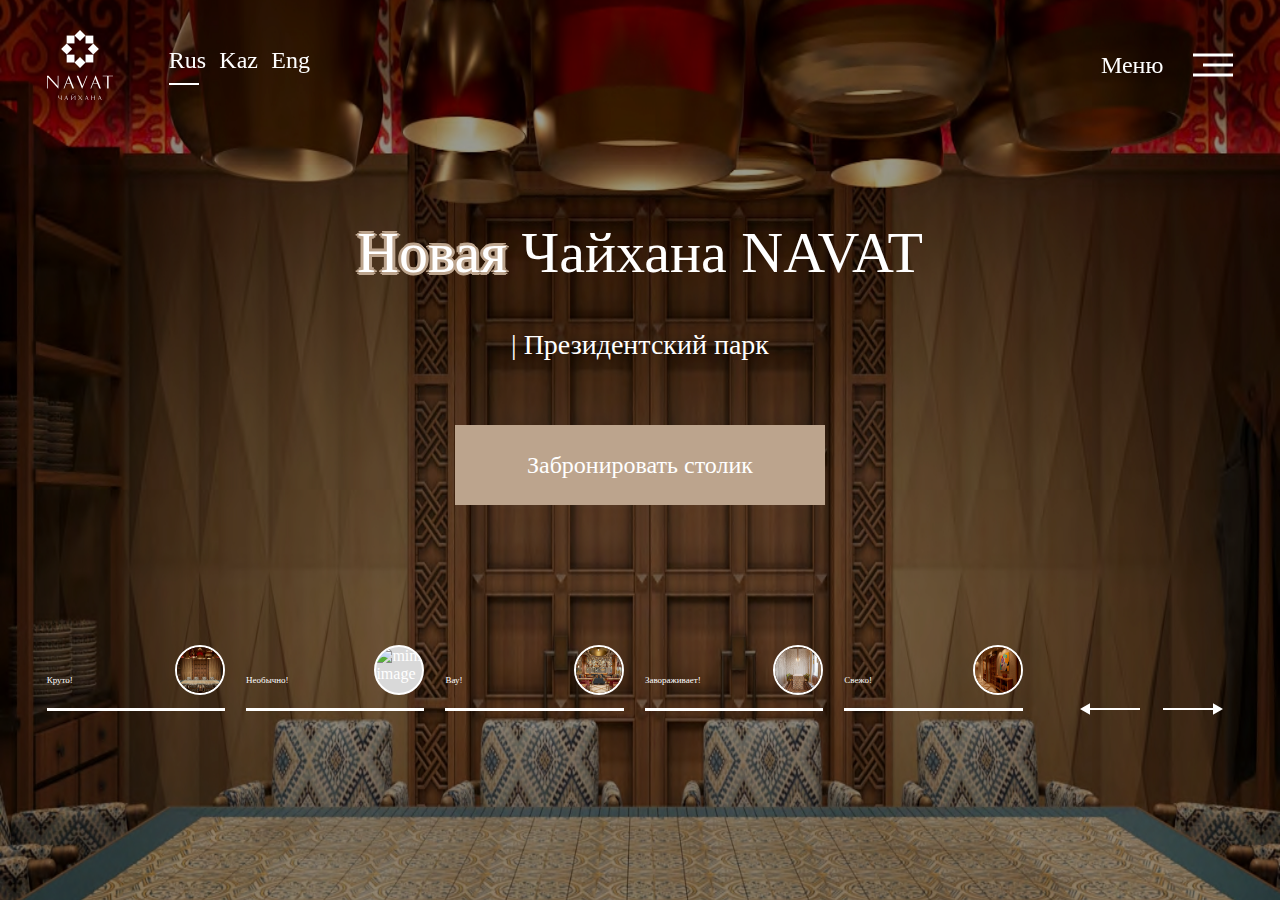
==== commit 08b15cac: "languages" ====
--- a/index.html
+++ b/index.html
@@ -12,6 +12,15 @@
 	<meta http-equiv="X-UA-Compatible" content="IE=edge">
 	<meta name="viewport" content="width=device-width, initial-scale=1.0">
 	<title>Navat</title>
+
+	<!-- Favicon -->
+	<link rel="apple-touch-icon" sizes="72x72" href="icons/apple-touch-icon.png">
+	<link rel="icon" type="image/png" sizes="32x32" href="icons/favicon-32x32.png">
+	<link rel="icon" type="image/png" sizes="16x16" href="icons/favicon-16x16.png">
+	<link rel="manifest" href="/site.webmanifest">
+	<link rel="mask-icon" href="/safari-pinned-tab.svg" color="#1b3e3d">
+	<meta name="msapplication-TileColor" content="#1b3e3d">
+	<meta name="theme-color" content="#ffffff">
 
 	<!-- CSS -->
 	<link rel="stylesheet" href="styles/global.css">
@@ -43,17 +52,17 @@
 		<header class="navbar">
 			<div>
 				<img src="assets/logo.svg" alt="Navat's logo" class="nav-logo" onclick="window.location.reload(true);">
-				<!-- <ul class="nav-menu">
-					<li class="nav-item active">
+				<ul class="nav-menu">
+					<li language="russian" class="nav-item active">
 						<a class="nav-link">Rus</a>
 					</li>
-					<li class="nav-item">
+					<li language="kazakh" class="nav-item">
 						<a class="nav-link">Kaz</a>
 					</li>
-					<li class="nav-item">
+					<li language="english" class="nav-item">
 						<a class="nav-link">Eng</a>
 					</li>
-				</ul> -->
+				</ul>
 			</div>
 			
 			<div class="toggle-btn" onclick="openNavbar()">
@@ -640,7 +649,7 @@
 		<section class="section interior children" id="children">
 			<div class="content">
 				<h3 class="titleM">Детский этаж</h3>
-				<p class="text textM">Мы соорудили целый этаж только для ваших детей! Здесь они смогут «вылить» всю свою энергию в развлекательно-познавательных играх и отдохнуть на пуфиках, гамаках или теплом, мягком полу.",, чтобы дать нашей любимой Чайхане NAVAT глоток свежего и даже модного «воздуха».</p>
+				<p class="text textM">Мы соорудили целый этаж только для ваших детей! Здесь они смогут «вылить» всю свою энергию в развлекательно-познавательных играх и отдохнуть на пуфиках, гамаках или теплом, мягком полу.</p>
 				
 				<!-- Slaider Swiper -->
 				<div class="slaider">
@@ -980,7 +989,7 @@
 		<header class="navbar2">
 			<div>
 				<img src="assets/logo.svg" alt="Navat's logo" class="nav-logo" onclick="window.location.reload(true);">
-				<!-- <ul class="nav-menu">
+				<ul class="nav-menu">
 					<li class="nav-item active">
 						<a class="nav-link">Rus</a>
 					</li>
@@ -990,7 +999,7 @@
 					<li class="nav-item">
 						<a class="nav-link">Eng</a>
 					</li>
-				</ul> -->
+				</ul>
 			</div>
 			
 			<div class="toggle-btn" onclick="closeNavbar()">
@@ -1063,8 +1072,10 @@
 		</div>
 	</section>
 	
+	<!-- JS -->
 	<script src="https://code.jquery.com/jquery-3.3.1.js"></script>
 	<script src="script/header.js"></script>
+	<script src="script/languageChange.js"></script>
 	<script src="script/menu.js"></script>
 	<script src="script/homeCarousel.js"></script>
 	<script src="script/kitchenCarousel.js"></script>
--- a/styles/home.css
+++ b/styles/home.css
@@ -48,6 +48,10 @@
 	background-size: cover;
 	float: left;
 	margin-top: -160px;
+}
+
+.home {
+	background-color: var(--clr-primary-2);
 }
 
 .home .content {
--- a/styles/menu.css
+++ b/styles/menu.css
@@ -9,6 +9,10 @@
 	z-index: 11;
 }
 
+.menu .nav-menu {
+	display: none;
+}
+
 .active {
 	display: block;
 }
@@ -34,7 +38,7 @@
 
 .menu-item {
 	display: flex;
-	width: 16.583334vw;
+	/* width: 16.583334vw; */
 	height: 4.666667vh;
 	cursor: pointer;
 	margin-bottom: 1.111111vh;
@@ -258,6 +262,10 @@
 	}
 
 	.menu .nav-menu {
+		display: block;
+	}
+
+	.menu .nav-menu {
 		display: flex;
 		margin-left: 0;
 	}
